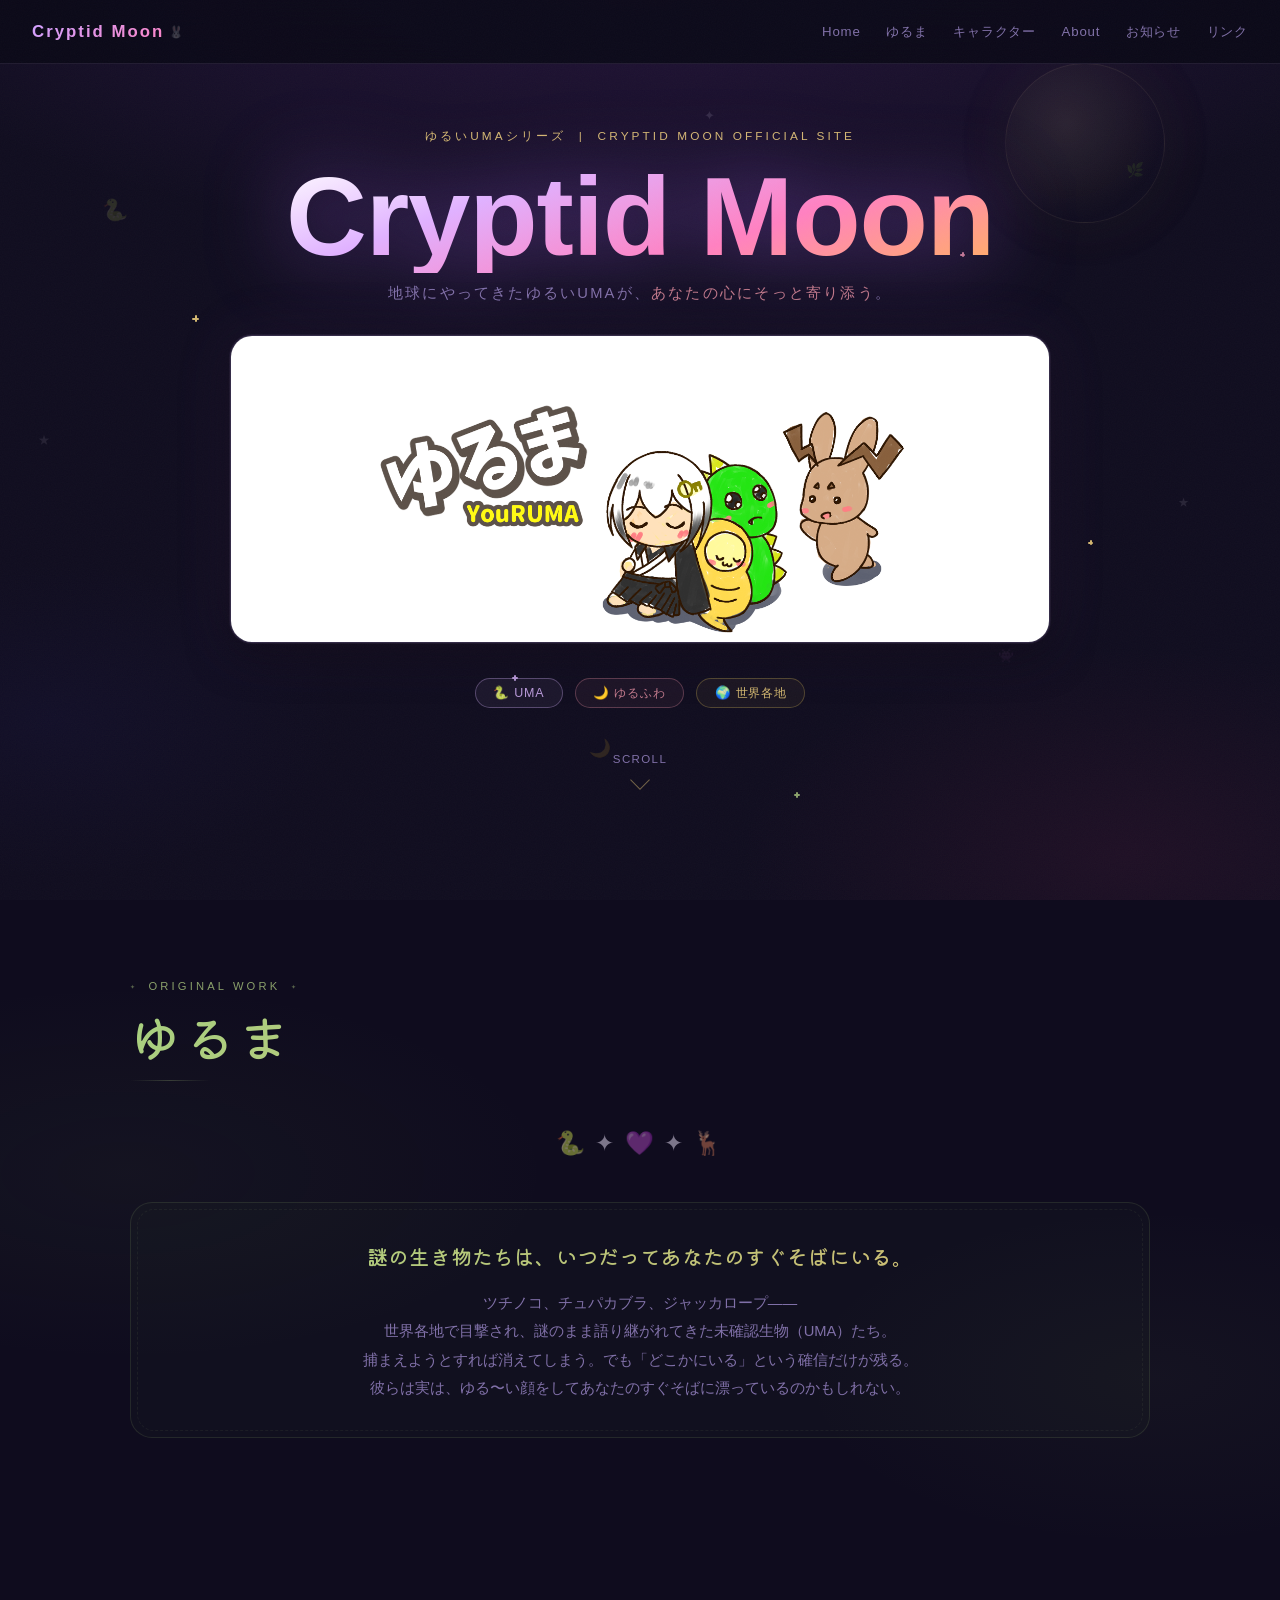
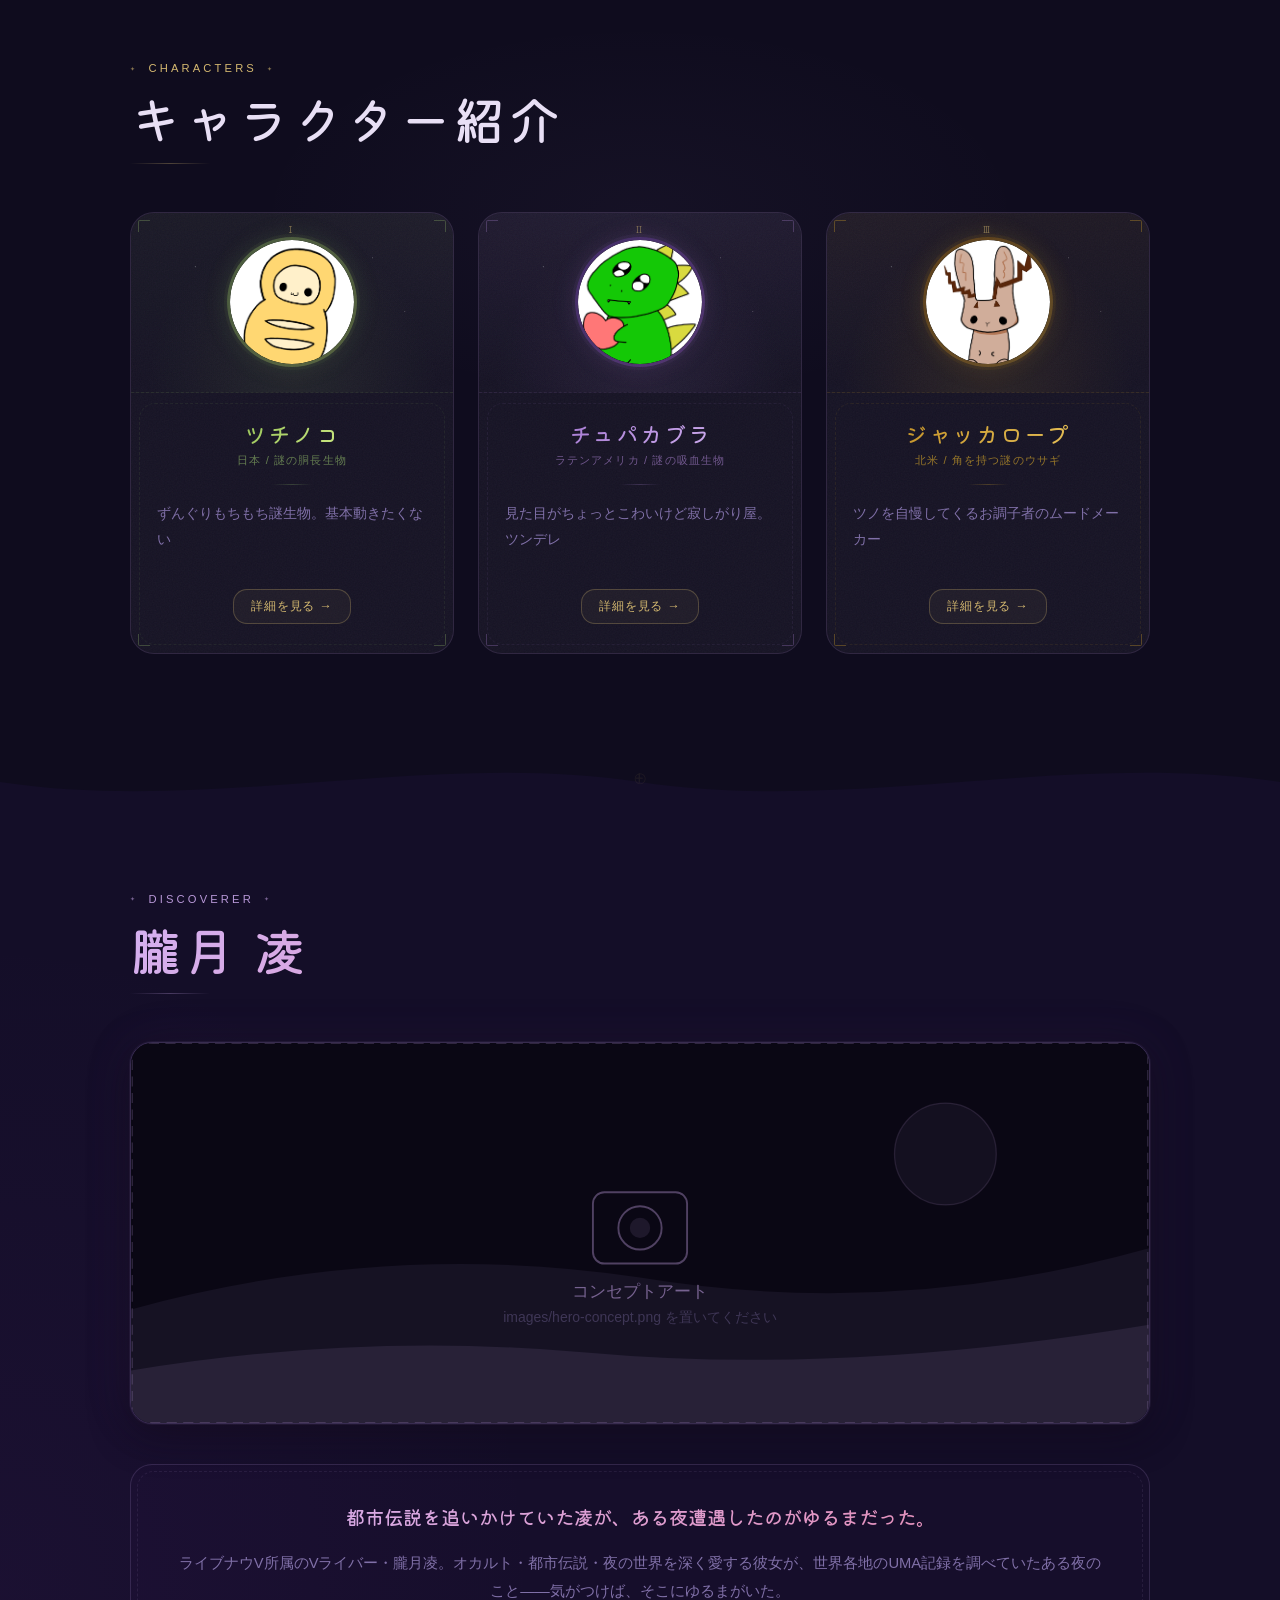
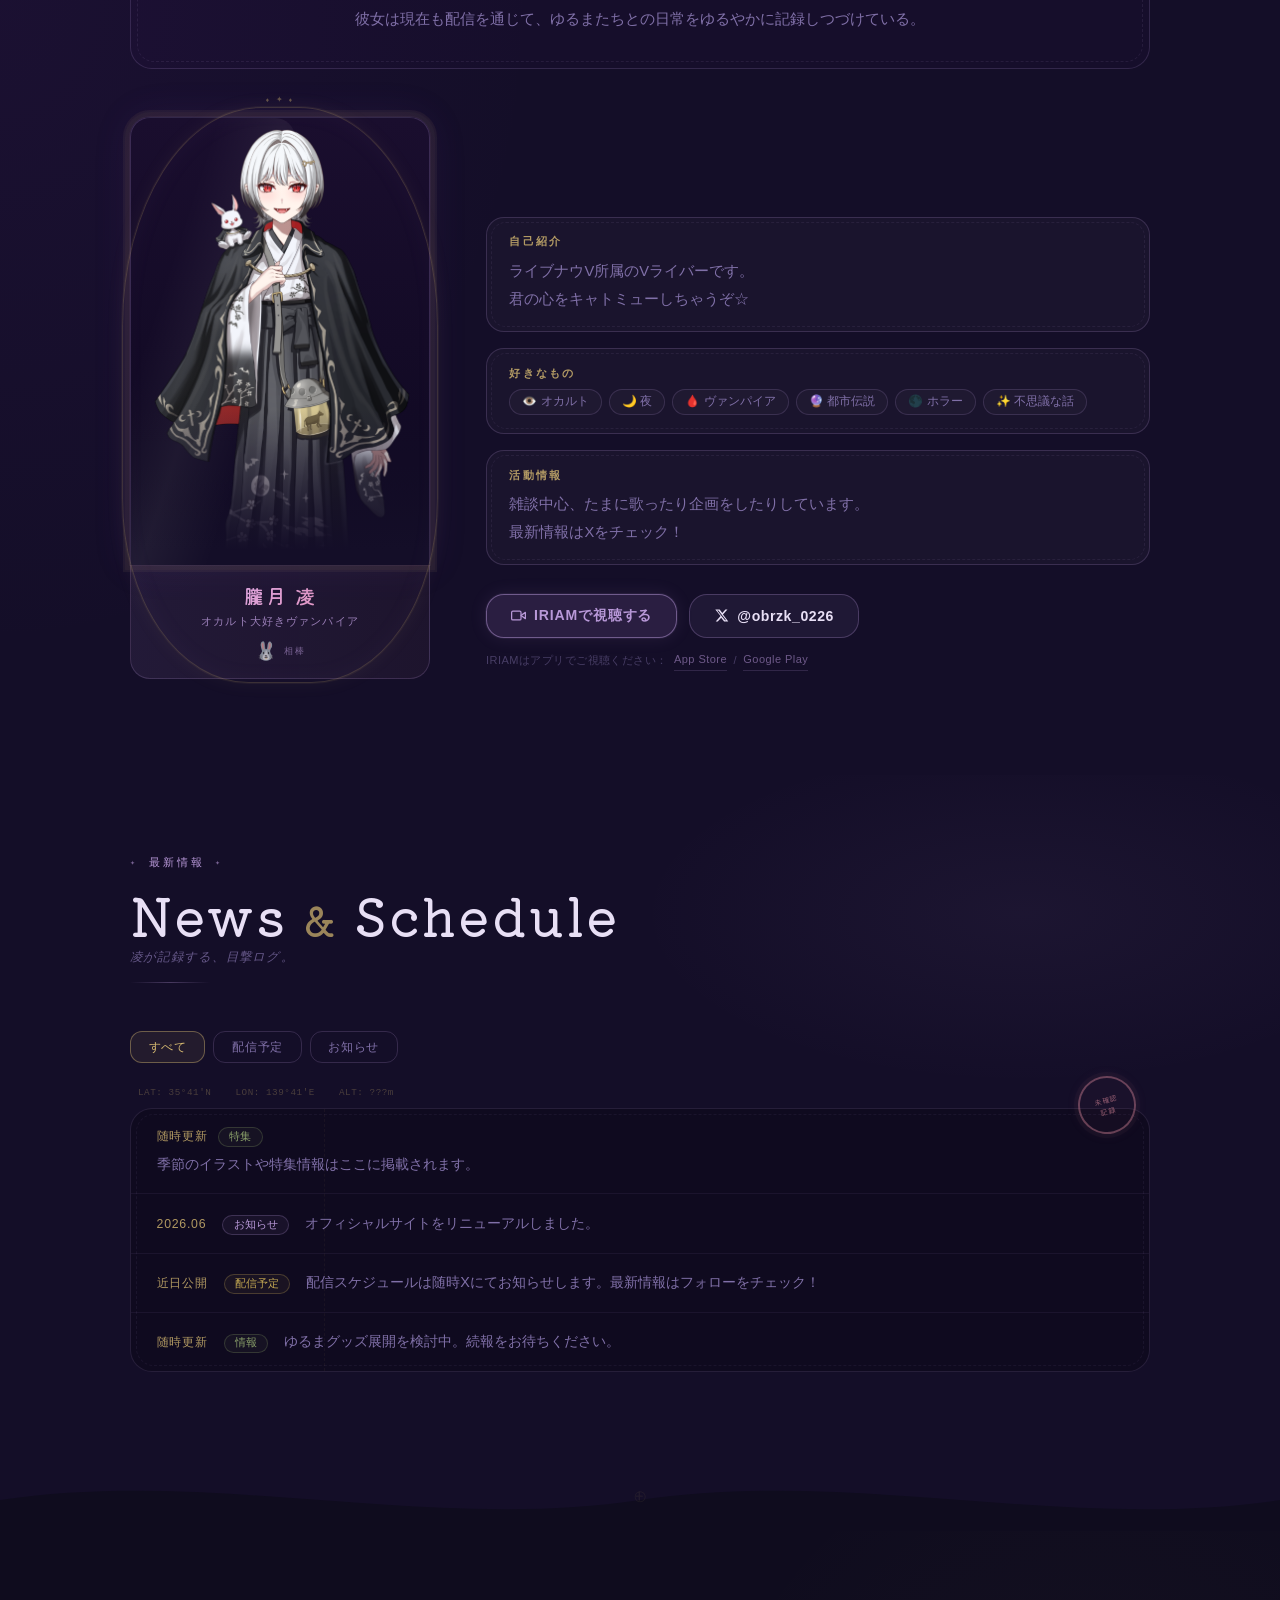
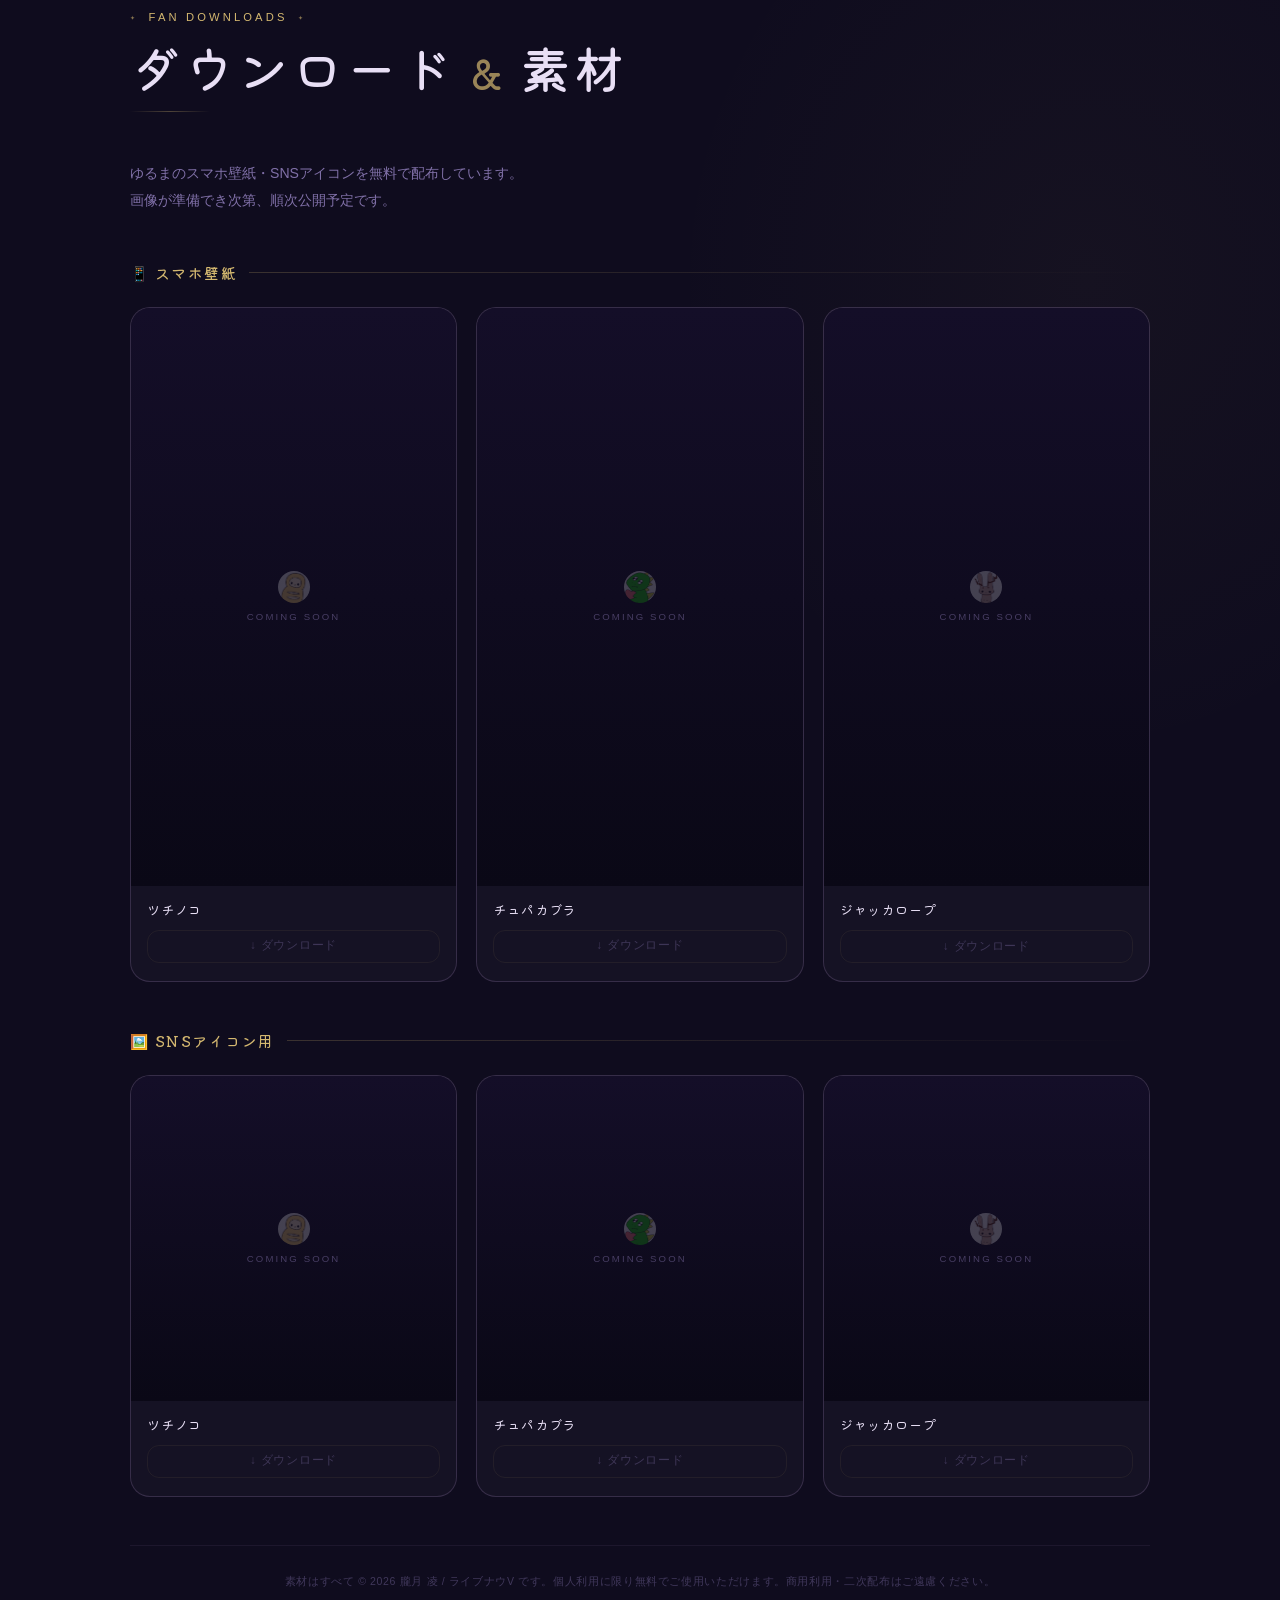
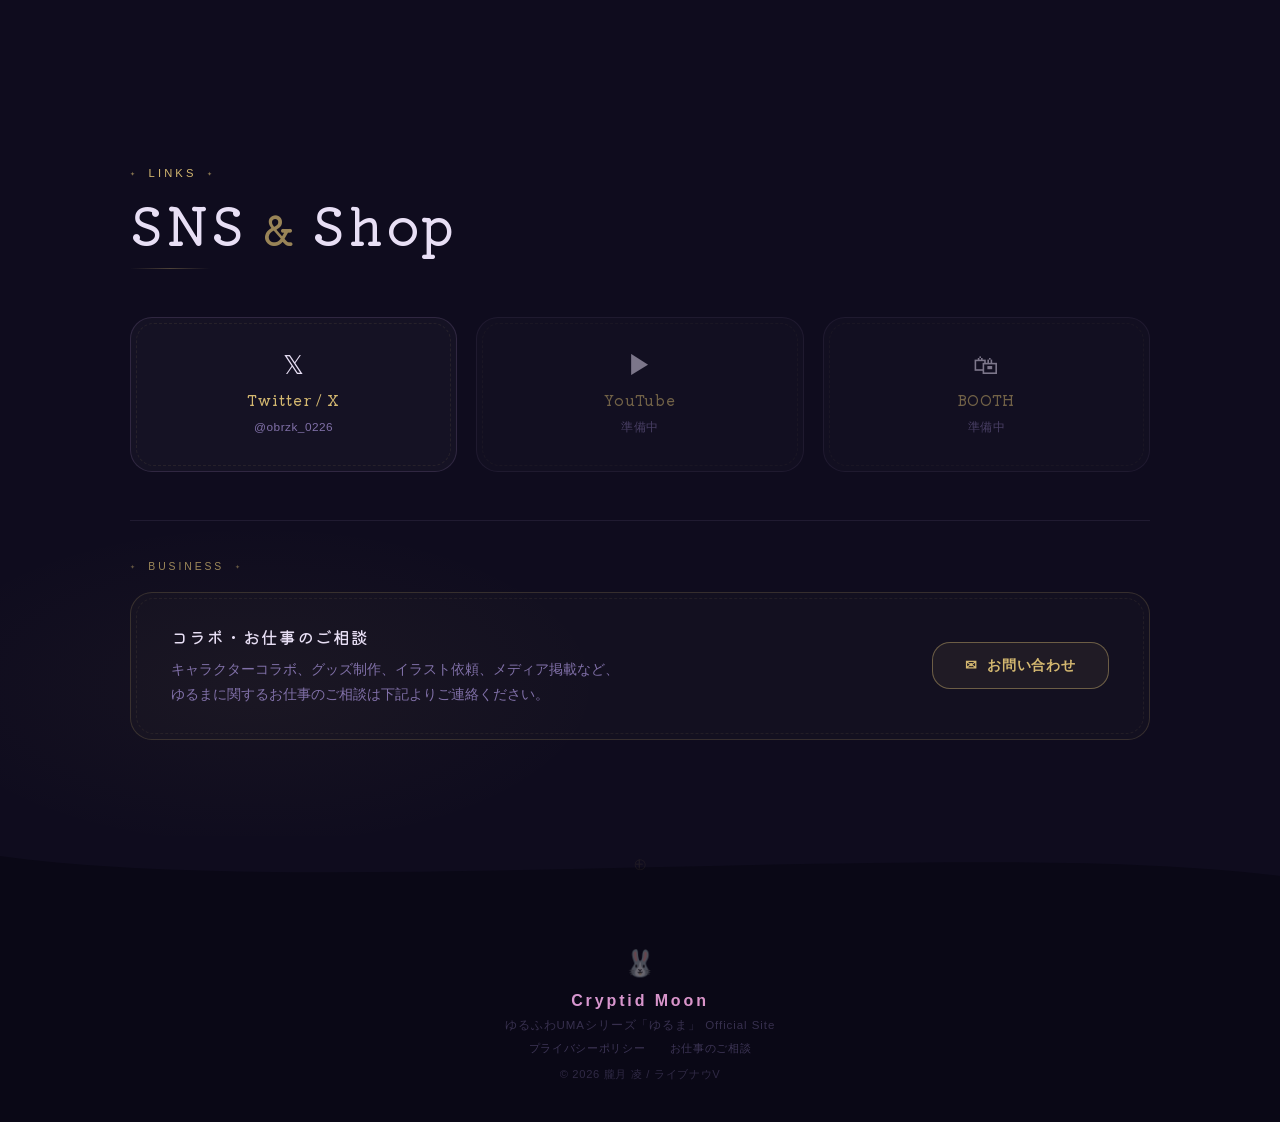
==== index.html @ 989483ad "Remove footer emoji chars; keep rabbit only Co-Authored-By: Claude Sonnet 4.6 <noreply@anthropic.com" ====
<!DOCTYPE html>
<html lang="ja">
<head>
  <meta charset="UTF-8" />
  <meta name="viewport" content="width=device-width, initial-scale=1.0" />
  <title>ゆるま | Cryptid Moon Official Site</title>
  <meta name="description" content="地球にやってきたゆるいUMAが、あなたの心にそっと寄り添う。ツチノコ・チュパカブラ・ジャッカロープが主役のゆるふわUMAキャラクターシリーズ「ゆるま」公式サイト。" />
  <meta property="og:title" content="ゆるま | Cryptid Moon Official Site" />
  <meta property="og:description" content="地球にやってきたゆるいUMAが、あなたの心にそっと寄り添う。ゆるふわUMAキャラクターシリーズ「ゆるま」公式サイト。" />
  <meta property="og:type" content="website" />
  <meta property="og:image" content="images/yuruma-concept.png" />
  <meta name="twitter:card" content="summary_large_image" />
  <meta name="twitter:title" content="ゆるま | Cryptid Moon Official Site" />
  <meta name="twitter:description" content="地球にやってきたゆるいUMAが、あなたの心にそっと寄り添う。ゆるふわUMAキャラクターシリーズ「ゆるま」公式サイト。" />
  <meta name="twitter:image" content="images/yuruma-concept.png" />
  <link rel="preconnect" href="https://fonts.googleapis.com">
  <link rel="preconnect" href="https://fonts.gstatic.com" crossorigin>
  <link href="https://fonts.googleapis.com/css2?family=Kiwi+Maru:wght@400;500&display=swap" rel="stylesheet">
  <style>
    *, *::before, *::after { box-sizing: border-box; margin: 0; padding: 0; }

    :root {
      --bg:    #0f0c1e;
      --bg2:   #140e28;
      --bg3:   #0a0816;
      --acc:   #b898d8;
      --acc2:  #c0788a;
      --acc3:  #c4a852;
      --acc4:  #8aa06a;
      --tsu:   #7a9a5c;
      --chu:   #8a6aaa;
      --jac:   #b8902a;
      --text:  #e8dff5;
      --cream: #f5edd8;
      --gold:  #d4b870;
      --muted: #8070a8;
      --bdr:   rgba(184,152,216,0.2);
      --bdr2:  rgba(212,184,112,0.22);
      --card:  rgba(255,255,255,0.028);
      --nav-h: 64px;
    }

    html { scroll-behavior: smooth; }

    body {
      background-color: var(--bg);
      color: var(--text);
      font-family: 'Segoe UI', 'Hiragino Kaku Gothic ProN', 'Yu Gothic', sans-serif;
      min-height: 100vh;
      overflow-x: hidden;
    }

    body::after {
      content: '';
      position: fixed; inset: 0; z-index: 9997; pointer-events: none;
      opacity: 0.028; mix-blend-mode: screen;
      background-image: url("data:image/svg+xml,%3Csvg xmlns='http://www.w3.org/2000/svg' width='200' height='200'%3E%3Cfilter id='n' x='0' y='0'%3E%3CfeTurbulence type='fractalNoise' baseFrequency='0.85' numOctaves='4' stitchTiles='stitch'/%3E%3C/filter%3E%3Crect width='200' height='200' filter='url(%23n)'/%3E%3C/svg%3E");
      background-repeat: repeat; background-size: 200px 200px;
    }

    /* ════ STARS ════ */
    .stars { position: fixed; inset: 0; pointer-events: none; z-index: 0; overflow: hidden; }
    .star { position: absolute; border-radius: 50%; animation: twinkle var(--d,7s) ease-in-out infinite alternate; }
    @keyframes twinkle {
      from { opacity: var(--lo,.03); transform: scale(1); }
      to   { opacity: var(--hi,.22); transform: scale(1.08); }
    }

    /* ════ WAVE TRANSITIONS ════ */
    .wave-sep {
      display: block; width: 100%; overflow: hidden;
      line-height: 0; font-size: 0; margin-bottom: -1px;
    }
    .wave-sep svg { display: block; width: 100%; height: 64px; }

    /* ════ NAV ════ */
    nav {
      position: fixed; top: 0; left: 0; right: 0;
      height: var(--nav-h); z-index: 100;
      display: flex; align-items: center; justify-content: space-between;
      padding: 0 2rem;
      background: rgba(10,8,22,0.88);
      backdrop-filter: blur(24px); -webkit-backdrop-filter: blur(24px);
      border-bottom: 1px solid rgba(184,152,216,0.12);
    }
    .nav-logo {
      font-size: 1.05rem; font-weight: 800; letter-spacing: 0.12em;
      background: linear-gradient(135deg, #d0a0ff, #ff80c0);
      -webkit-background-clip: text; -webkit-text-fill-color: transparent; background-clip: text;
      text-decoration: none; white-space: nowrap;
    }
    .nav-links { display: flex; gap: 1.6rem; list-style: none; }
    .nav-links a { color: var(--muted); text-decoration: none; font-size: 0.83rem; letter-spacing: 0.06em; transition: color 0.4s; }
    .nav-links a:hover { color: var(--gold); }

    .hamburger { display: none; flex-direction: column; gap: 5px; cursor: pointer; background: none; border: none; padding: 4px; }
    .hamburger span { display: block; width: 24px; height: 2px; background: var(--muted); border-radius: 2px; transition: all 0.3s; }
    .hamburger.open span:nth-child(1) { transform: translateY(7px) rotate(45deg); }
    .hamburger.open span:nth-child(2) { opacity: 0; }
    .hamburger.open span:nth-child(3) { transform: translateY(-7px) rotate(-45deg); }

    .nav-mobile { display: none; position: fixed; top: var(--nav-h); left: 0; right: 0; background: rgba(10,8,22,0.98); border-bottom: 1px solid var(--bdr); padding: 1.5rem 2rem; flex-direction: column; gap: 1.2rem; z-index: 99; }
    .nav-mobile.open { display: flex; }
    .nav-mobile a { color: var(--text); text-decoration: none; font-size: 1rem; letter-spacing: 0.08em; }

    /* ════ FLOAT & SPARKLES ════ */
    .float-layer { position: absolute; inset: 0; pointer-events: none; overflow: hidden; z-index: 1; }
    .fd { position: absolute; left: var(--x); top: var(--y); font-size: var(--sz,1rem); opacity: var(--op,.15); animation: fdFloat var(--dur,9s) ease-in-out infinite; animation-delay: var(--dl,0s); }
    @keyframes fdFloat {
      0%,100% { transform: translateY(0) rotate(var(--r0,0deg)); opacity: var(--op,.15); }
      50%      { transform: translateY(var(--ty,-14px)) rotate(var(--r1,5deg)); opacity: calc(var(--op,.15)*1.5); }
    }
    .sparkles { position: absolute; inset: 0; pointer-events: none; overflow: hidden; z-index: 1; }
    .sp { position: absolute; left: var(--x); top: var(--y); width: var(--sz,6px); height: var(--sz,6px); animation: spAnim var(--dur,5s) ease-in-out infinite; animation-delay: var(--dl,0s); }
    .sp::before,.sp::after { content: ''; position: absolute; background: var(--c,#d4b870); border-radius: 1px; }
    .sp::before { width: 100%; height: 2px; top: calc(50% - 1px); left: 0; }
    .sp::after  { height: 100%; width: 2px; left: calc(50% - 1px); top: 0; }
    @keyframes spAnim { 0%,100%{opacity:0;transform:scale(0) rotate(0deg);} 40%,60%{opacity:0.65;transform:scale(1) rotate(45deg);} }

    /* ════ HERO ════ */
    #home {
      min-height: 100vh;
      display: flex; flex-direction: column; align-items: center; justify-content: center;
      text-align: center;
      padding: calc(var(--nav-h) + 2rem) 1.5rem 5rem;
      position: relative; overflow: hidden;
      background-color: var(--bg);
    }
    #home::before {
      content: ''; position: absolute; inset: 0;
      background:
        radial-gradient(ellipse 110% 60% at 50% -8%,  rgba(130,50,190,0.2) 0%, transparent 60%),
        radial-gradient(ellipse 55%  42% at 88% 95%,  rgba(160,40,90,0.1)  0%, transparent 55%),
        radial-gradient(ellipse 45%  35% at  4% 80%,  rgba(50,45,160,0.07) 0%, transparent 50%);
      pointer-events: none;
    }
    .hero-moon {
      position: absolute; top: 7%; right: 9%;
      width: 160px; height: 160px; border-radius: 50%;
      background: radial-gradient(circle at 38% 38%, rgba(232,213,160,0.1) 0%, rgba(200,168,90,0.04) 50%, transparent 72%);
      border: 1px solid rgba(232,213,160,0.07);
      box-shadow: 0 0 70px rgba(200,168,90,0.05), 0 0 140px rgba(200,168,90,0.025);
      pointer-events: none; z-index: 1;
    }
    .hero-eyebrow { font-size: 0.74rem; letter-spacing: 0.26em; color: var(--gold); text-transform: uppercase; margin-bottom: 1rem; position: relative; z-index: 2; opacity: 0; animation: fadeUp 0.8s ease 0.3s forwards; }
    .hero-title-wrap { position: relative; z-index: 2; margin-bottom: 0.7rem; opacity: 0; animation: fadeUp 0.9s ease 0.5s forwards; }
    .htl-img { display: block; max-width: min(580px,88vw); max-height: 190px; object-fit: contain; margin: 0 auto; filter: drop-shadow(0 0 40px rgba(180,140,220,0.45)); }
    .htl-img.stl-hidden { display: none !important; }
    .htl-img.stl-hidden + .htl-fallback { display: block; }
    .htl-fallback { display: none; }
    .hero-title { font-size: clamp(3.2rem,11vw,7rem); font-weight: 900; line-height: 1.0; letter-spacing: -0.01em; background: linear-gradient(160deg, #ffffff 0%, #e0b0ff 30%, #ff80c0 65%, #ffb060 100%); -webkit-background-clip: text; -webkit-text-fill-color: transparent; background-clip: text; filter: drop-shadow(0 0 40px rgba(176,96,255,0.55)); }
    .hero-subtitle { font-size: clamp(0.75rem,2vw,0.92rem); letter-spacing: 0.15em; color: var(--muted); margin-bottom: 2rem; position: relative; z-index: 2; opacity: 0; animation: fadeUp 0.8s ease 0.65s forwards; }
    .hero-subtitle span { color: var(--acc2); }
    .hero-concept-wrap { width: 100%; max-width: 820px; aspect-ratio: 16/6; border-radius: 22px; overflow: hidden; border: 1px solid rgba(184,152,216,0.22); box-shadow: 0 0 0 1px rgba(184,152,216,0.07), 0 0 60px rgba(130,70,180,0.12), 0 12px 40px rgba(0,0,0,0.5); margin-bottom: 2.2rem; position: relative; z-index: 2; opacity: 0; animation: fadeUp 0.9s ease 0.8s forwards; }
    .hero-concept-img { width: 100%; height: 100%; object-fit: cover; display: block; }
    .hero-badges { display: flex; gap: 0.75rem; flex-wrap: wrap; justify-content: center; margin-bottom: 2.8rem; position: relative; z-index: 2; opacity: 0; animation: fadeUp 0.9s ease 1.0s forwards; }
    .badge { padding: 0.35rem 1.1rem; border-radius: 18px; font-size: 0.78rem; letter-spacing: 0.06em; border: 1px solid; }
    .badge-purple { border-color: rgba(184,152,216,0.38); color: var(--acc);  background: rgba(184,152,216,0.07); }
    .badge-pink   { border-color: rgba(192,120,138,0.38); color: var(--acc2); background: rgba(192,120,138,0.07); }
    .badge-cyan   { border-color: rgba(196,168,82,0.32);  color: var(--gold); background: rgba(196,168,82,0.06); }
    .hero-scroll { opacity: 0; animation: fadeUp 0.9s ease 1.15s forwards; position: relative; z-index: 2; }
    .scroll-hint { display: flex; flex-direction: column; align-items: center; gap: 0.5rem; color: var(--muted); font-size: 0.72rem; letter-spacing: 0.12em; }
    .scroll-arrow { width: 14px; height: 14px; border-right: 1.5px solid rgba(212,184,112,0.5); border-bottom: 1.5px solid rgba(212,184,112,0.5); transform: rotate(45deg); animation: scrollDrift 2.6s ease-in-out infinite; }
    @keyframes scrollDrift { 0%,100%{opacity:0.3;transform:rotate(45deg) translateY(0);} 50%{opacity:0.8;transform:rotate(45deg) translateY(5px);} }

    /* ════ SECTION 共通 ════ */
    .section { padding: 5rem 1.5rem 6rem; position: relative; }
    .section-inner { max-width: 1020px; margin: 0 auto; }
    .section-head { margin-bottom: 3rem; }
    .section-label { font-size: 0.7rem; letter-spacing: 0.28em; text-transform: uppercase; margin-bottom: 1rem; color: var(--gold); display: flex; align-items: center; gap: 0.65rem; }
    .section-label::before,.section-label::after { content: '✦'; font-size: 0.55em; opacity: 0.6; flex: none; }
    .section-title-logo { margin-bottom: 0.8rem; }
    .stl-img { display: block; max-height: 110px; max-width: 100%; object-fit: contain; }
    .stl-img.stl-hidden { display: none !important; }
    .stl-img.stl-hidden + .stl-fallback { display: block; }
    .stl-fallback { display: none; }
    .section-title { font-family: 'Kiwi Maru', 'Hiragino Kaku Gothic ProN', 'Yu Gothic', sans-serif; font-size: clamp(2rem,5vw,3.2rem); font-weight: 500; letter-spacing: 0.06em; line-height: 1.1; }
    .title-amp { color: var(--gold); opacity: 0.7; font-size: 0.85em; }
    .section-divider { width: 80px; height: 1px; background: linear-gradient(90deg, transparent, var(--gold), transparent); opacity: 0.32; margin-top: 1rem; }
    .reveal { opacity: 0; transform: translateY(22px); transition: opacity 0.95s ease, transform 0.95s ease; }
    .reveal.visible { opacity: 1; transform: translateY(0); }
    .reveal-d1 { transition-delay: 0.12s; }
    .reveal-d2 { transition-delay: 0.24s; }
    .reveal-d3 { transition-delay: 0.36s; }
    .char-icon-img { width: 100%; height: 100%; object-fit: cover; border-radius: 50%; display: block; }

    /* ════ LIVER ════ */
    #liver { background-color: var(--bg2); overflow: hidden; }
    #liver::before { content: ''; position: absolute; inset: 0; background: radial-gradient(ellipse 70% 70% at 0% 50%, rgba(110,45,165,0.08) 0%, transparent 60%); pointer-events: none; }
    #liver .section-label { color: var(--acc); }
    #liver .section-label::before, #liver .section-label::after { color: var(--acc); }
    #liver .section-divider { background: linear-gradient(90deg, transparent, var(--acc), transparent); }
    #liver .stl-img { max-height: 110px; filter: drop-shadow(0 0 18px rgba(184,152,216,0.38)); }
    #liver .stl-fallback { font-family: 'Kiwi Maru', sans-serif; background: linear-gradient(135deg, #d4b0f0, #e88ab0); -webkit-background-clip: text; -webkit-text-fill-color: transparent; background-clip: text; }

    .liver-showcase { display: grid; grid-template-columns: 300px 1fr; gap: 3.5rem; align-items: end; }
    .liver-art-container { position: relative; }
    .liver-art-wrap { width: 100%; min-height: 440px; border-radius: 20px 20px 0 0; overflow: hidden; position: relative; background: linear-gradient(180deg, #1a0e2e 0%, #0e0820 100%); border: 1px solid rgba(184,152,216,0.22); border-bottom: none; box-shadow: 0 0 0 1px rgba(184,152,216,0.05), 0 0 40px rgba(120,65,185,0.1), 0 0 0 5px rgba(212,184,112,0.03), 0 0 0 7px rgba(212,184,112,0.06); }
    .liver-art-wrap::after { content: ''; position: absolute; bottom: 0; left: 0; right: 0; height: 35%; background: linear-gradient(transparent, var(--bg2) 90%); pointer-events: none; z-index: 1; }
    .liver-art-img { width: 100%; height: auto; display: block; }
    .liver-nameplate { background: linear-gradient(90deg, rgba(184,152,216,0.09), rgba(192,120,138,0.06)); border: 1px solid rgba(184,152,216,0.2); border-top: none; border-radius: 0 0 20px 20px; padding: 1rem 1.4rem; text-align: center; }
    .liver-nameplate .np-name { font-family: 'Kiwi Maru', sans-serif; font-size: 1.25rem; font-weight: 500; letter-spacing: 0.1em; background: linear-gradient(135deg, #d4b0f0, #e88ab0); -webkit-background-clip: text; -webkit-text-fill-color: transparent; background-clip: text; }
    .liver-nameplate .np-tag { font-size: 0.7rem; color: var(--acc); letter-spacing: 0.1em; margin-top: 0.25rem; opacity: 0.8; }
    .liver-info { padding-bottom: 0.5rem; }
    .info-blocks { display: flex; flex-direction: column; gap: 1rem; margin-bottom: 1.8rem; }
    .info-block { background: var(--card); border: 1px solid var(--bdr); border-radius: 18px; padding: 1.1rem 1.4rem; position: relative; overflow: hidden; }
    .info-block::after { content: ''; position: absolute; inset: 4px; border: 1px dashed rgba(184,152,216,0.09); border-radius: 15px; pointer-events: none; }
    .info-block h3 { font-size: 0.68rem; letter-spacing: 0.2em; text-transform: uppercase; color: var(--gold); margin-bottom: 0.55rem; opacity: 0.82; }
    .info-block p  { font-size: 0.92rem; color: var(--muted); line-height: 1.88; }
    .tag-list { display: flex; flex-wrap: wrap; gap: 0.45rem; margin-top: 0.4rem; }
    .tag { padding: 0.25rem 0.75rem; border-radius: 14px; font-size: 0.74rem; border: 1px solid rgba(184,152,216,0.18); color: var(--muted); background: rgba(255,255,255,0.025); }
    .sns-list { display: flex; gap: 0.75rem; flex-wrap: wrap; }
    .sns-btn { display: flex; align-items: center; justify-content: center; gap: 0.5rem; padding: 0.7rem 1.5rem; border-radius: 18px; border: 1px solid rgba(184,152,216,0.28); background: rgba(184,152,216,0.07); color: var(--text); text-decoration: none; font-size: 0.88rem; font-weight: 600; letter-spacing: 0.04em; transition: all 0.45s ease; }
    .sns-btn:hover { background: rgba(212,184,112,0.09); border-color: rgba(212,184,112,0.38); box-shadow: 0 0 22px rgba(212,184,112,0.1); transform: translateY(-3px); color: var(--gold); }

    /* ════ ABOUT VISUAL ════ */
    .about-visual { margin-bottom: 2.5rem; }
    .about-concept-wrap { width: 100%; aspect-ratio: 16/6; border-radius: 22px; overflow: hidden; border: 1px solid rgba(184,152,216,0.22); box-shadow: 0 0 0 1px rgba(184,152,216,0.07), 0 0 50px rgba(130,70,180,0.1), 0 10px 40px rgba(0,0,0,0.45); }
    .about-concept-img { width: 100%; height: 100%; object-fit: cover; display: block; }
    .about-origin { background: rgba(110,45,165,0.03); border: 1px solid rgba(184,152,216,0.18); border-radius: 22px; padding: 2.2rem 2.6rem; margin-bottom: 3rem; text-align: center; position: relative; }
    .about-origin::before { content: ''; position: absolute; inset: 6px; border: 1px dashed rgba(184,152,216,0.1); border-radius: 17px; pointer-events: none; }
    .about-origin-catch { font-family: 'Kiwi Maru', sans-serif; font-size: clamp(1rem,2.5vw,1.2rem); font-weight: 500; line-height: 1.75; background: linear-gradient(135deg, #d4b0f0, #e88ab0); -webkit-background-clip: text; -webkit-text-fill-color: transparent; background-clip: text; margin-bottom: 0.9rem; }
    .about-origin p:not(.about-origin-catch) { color: var(--muted); line-height: 1.92; font-size: 0.92rem; }

    /* ════ YURUMA ════ */
    #yuruma { background-color: var(--bg); overflow: hidden; }
    #yuruma::before { content: ''; position: absolute; inset: 0; background: radial-gradient(ellipse 60% 50% at 10% 40%, rgba(112,144,82,0.06) 0%, transparent 55%), radial-gradient(ellipse 50% 45% at 90% 70%, rgba(130,150,96,0.05) 0%, transparent 55%); pointer-events: none; }
    #yuruma .section-label { color: var(--acc4); }
    #yuruma .section-label::before, #yuruma .section-label::after { color: var(--acc4); }
    #yuruma .section-divider { background: linear-gradient(90deg, transparent, var(--acc4), transparent); }
    #yuruma .stl-img { max-height: 150px; filter: drop-shadow(0 0 20px rgba(130,150,96,0.38)); }
    #yuruma .stl-fallback { font-family: 'Kiwi Maru', sans-serif; background: linear-gradient(135deg, #a8d080, #d4b870); -webkit-background-clip: text; -webkit-text-fill-color: transparent; background-clip: text; }

    .yuruma-visual { margin-bottom: 3rem; }
    .yuruma-concept-wrap { width: 100%; aspect-ratio: 16/6; border-radius: 22px; overflow: hidden; border: 1px solid rgba(130,150,96,0.22); box-shadow: 0 0 0 1px rgba(130,150,96,0.06), 0 0 50px rgba(112,144,82,0.09), 0 10px 40px rgba(0,0,0,0.45); }
    .yuruma-concept-img { width: 100%; height: 100%; object-fit: cover; display: block; }
    .yuruma-lore { background: rgba(112,144,82,0.03); border: 1px solid rgba(130,150,96,0.18); border-radius: 22px; padding: 2.2rem 2.6rem; margin-bottom: 3rem; text-align: center; position: relative; }
    .yuruma-lore::before { content: ''; position: absolute; inset: 6px; border: 1px dashed rgba(130,150,96,0.1); border-radius: 17px; pointer-events: none; }
    .lore-catch { font-family: 'Kiwi Maru', sans-serif; font-size: clamp(1.05rem,2.8vw,1.3rem); font-weight: 500; line-height: 1.75; background: linear-gradient(135deg, #a8d080, #d4b870); -webkit-background-clip: text; -webkit-text-fill-color: transparent; background-clip: text; margin-bottom: 0.9rem; }
    .yuruma-lore p:not(.lore-catch) { color: var(--muted); line-height: 1.92; font-size: 0.92rem; }

    .chara-label { font-size: 0.7rem; letter-spacing: 0.28em; text-transform: uppercase; color: var(--gold); margin-bottom: 1.5rem; display: flex; align-items: center; gap: 0.65rem; }
    .chara-label::before,.chara-label::after { content: '✦'; font-size: 0.55em; opacity: 0.6; flex: none; }

    .chara-grid { display: grid; grid-template-columns: repeat(3,1fr); gap: 1.5rem; align-items: start; }

    /* ── Character card: portrait style ── */
    .chara-card {
      background: var(--card);
      border: 1px solid rgba(184,152,216,0.16);
      border-radius: 24px;
      padding: 0;
      text-align: center;
      transition: border-color 0.45s, box-shadow 0.45s, transform 0.45s;
      display: flex; flex-direction: column; align-items: stretch;
      position: relative; overflow: hidden;
    }
    .chara-card::before {
      content: ''; position: absolute; inset: 0;
      background: radial-gradient(ellipse 80% 50% at 50% 0%, rgba(184,152,216,0.07) 0%, transparent 55%);
      pointer-events: none; transition: opacity 0.45s; opacity: 0; z-index: 0;
    }
    .chara-card:hover::before { opacity: 1; }
    .chara-card:hover { border-color: rgba(184,152,216,0.32); box-shadow: 0 0 30px rgba(184,152,216,0.09), 0 10px 28px rgba(0,0,0,0.3); transform: translateY(-5px); }

    .chara-card.tsuchinoko::before { background: radial-gradient(ellipse 80% 50% at 50% 0%, rgba(112,144,82,0.09) 0%, transparent 55%); }
    .chara-card.chupacabra::before { background: radial-gradient(ellipse 80% 50% at 50% 0%, rgba(128,96,160,0.1) 0%, transparent 55%); }
    .chara-card.jackalope::before  { background: radial-gradient(ellipse 80% 50% at 50% 0%, rgba(174,134,36,0.1) 0%, transparent 55%); }
    .chara-card.tsuchinoko:hover { border-color: rgba(122,154,92,0.38);  box-shadow: 0 0 30px rgba(122,154,92,0.1),  0 10px 28px rgba(0,0,0,0.3); }
    .chara-card.chupacabra:hover { border-color: rgba(138,106,170,0.38); box-shadow: 0 0 30px rgba(138,106,170,0.1), 0 10px 28px rgba(0,0,0,0.3); }
    .chara-card.jackalope:hover  { border-color: rgba(184,144,42,0.38);  box-shadow: 0 0 30px rgba(184,144,42,0.1),  0 10px 28px rgba(0,0,0,0.3); }

    /* Portrait header area */
    .chara-portrait {
      width: 100%; height: 180px;
      display: flex; align-items: center; justify-content: center;
      position: relative; flex-shrink: 0; border-radius: 23px 23px 0 0;
      overflow: hidden;
      background: radial-gradient(ellipse at 50% 110%, rgba(184,152,216,0.12) 0%, transparent 65%),
                  linear-gradient(180deg, rgba(184,152,216,0.05) 0%, transparent 100%);
      border-bottom: 1px dashed rgba(184,152,216,0.15);
    }
    .chara-card.tsuchinoko .chara-portrait { background: radial-gradient(ellipse at 50% 110%, rgba(112,144,82,0.14) 0%, transparent 65%), linear-gradient(180deg, rgba(112,144,82,0.06) 0%, transparent 100%); border-bottom-color: rgba(112,144,82,0.15); }
    .chara-card.chupacabra .chara-portrait { background: radial-gradient(ellipse at 50% 110%, rgba(128,96,160,0.14) 0%, transparent 65%), linear-gradient(180deg, rgba(128,96,160,0.06) 0%, transparent 100%); border-bottom-color: rgba(128,96,160,0.15); }
    .chara-card.jackalope  .chara-portrait { background: radial-gradient(ellipse at 50% 110%, rgba(174,134,36,0.14) 0%, transparent 65%), linear-gradient(180deg, rgba(174,134,36,0.06) 0%, transparent 100%); border-bottom-color: rgba(174,134,36,0.15); }

    .chara-portrait-stars {
      position: absolute; inset: 0; pointer-events: none;
      background:
        radial-gradient(circle 1px at 20% 30%, rgba(255,255,255,0.3) 0%, transparent 100%),
        radial-gradient(circle 1px at 75% 25%, rgba(255,255,255,0.25) 0%, transparent 100%),
        radial-gradient(circle 1px at 45% 65%, rgba(255,255,255,0.2) 0%, transparent 100%),
        radial-gradient(circle 1px at 85% 55%, rgba(255,255,255,0.22) 0%, transparent 100%);
    }

    /* Character body */
    .chara-body {
      padding: 1.5rem 1.6rem 1.8rem;
      display: flex; flex-direction: column; align-items: center;
      flex: 1; position: relative; z-index: 1;
    }
    .chara-body::after {
      content: ''; position: absolute;
      top: 10px; left: 8px; right: 8px; bottom: 8px;
      border: 1px dashed rgba(184,152,216,0.09); border-radius: 16px;
      pointer-events: none; z-index: 0;
    }
    .chara-card.tsuchinoko .chara-body::after { border-color: rgba(112,144,82,0.12); }
    .chara-card.chupacabra .chara-body::after { border-color: rgba(128,96,160,0.12); }
    .chara-card.jackalope  .chara-body::after { border-color: rgba(174,134,36,0.12); }

    .chara-icon {
      width: 130px; height: 130px; border-radius: 50%;
      display: flex; align-items: center; justify-content: center;
      flex-shrink: 0; padding: 3px;
      background: linear-gradient(135deg, rgba(184,152,216,0.5), rgba(212,184,112,0.38));
      box-shadow: 0 0 24px rgba(184,152,216,0.2), 0 0 0 3px rgba(212,184,112,0.08);
      position: relative; z-index: 1;
    }
    .chara-icon-inner { width: 100%; height: 100%; border-radius: 50%; overflow: hidden; background: #100920; display: flex; align-items: center; justify-content: center; }
    .chara-card.tsuchinoko .chara-icon { background: linear-gradient(135deg, rgba(112,144,82,0.55), rgba(174,204,96,0.38)); box-shadow: 0 0 24px rgba(112,144,82,0.2), 0 0 0 3px rgba(112,144,82,0.08); }
    .chara-card.tsuchinoko .chara-icon-inner { background: #0c1408; }
    .chara-card.chupacabra .chara-icon { background: linear-gradient(135deg, rgba(96,60,150,0.55), rgba(160,96,210,0.38)); box-shadow: 0 0 24px rgba(128,96,160,0.2), 0 0 0 3px rgba(128,96,160,0.08); }
    .chara-card.chupacabra .chara-icon-inner { background: #0e0818; }
    .chara-card.jackalope  .chara-icon { background: linear-gradient(135deg, rgba(145,96,18,0.55), rgba(205,155,44,0.38)); box-shadow: 0 0 24px rgba(174,134,36,0.2), 0 0 0 3px rgba(174,134,36,0.08); }
    .chara-card.jackalope  .chara-icon-inner { background: #140e04; }

    .chara-name { font-family: 'Kiwi Maru', sans-serif; font-size: 1.38rem; font-weight: 500; letter-spacing: 0.08em; margin-bottom: 0.3rem; background: linear-gradient(135deg, #d4b0f0, #e8d5a0); -webkit-background-clip: text; -webkit-text-fill-color: transparent; background-clip: text; position: relative; z-index: 1; margin-top: 0; }
    .chara-card.tsuchinoko .chara-name { background: linear-gradient(135deg, #96c258, #cce882); -webkit-background-clip: text; -webkit-text-fill-color: transparent; background-clip: text; }
    .chara-card.chupacabra .chara-name { background: linear-gradient(135deg, #a87cd4, #ccaaec); -webkit-background-clip: text; -webkit-text-fill-color: transparent; background-clip: text; }
    .chara-card.jackalope  .chara-name { background: linear-gradient(135deg, #c49228, #e6c058); -webkit-background-clip: text; -webkit-text-fill-color: transparent; background-clip: text; }

    .chara-species { font-size: 0.7rem; letter-spacing: 0.1em; margin-bottom: 1rem; opacity: 0.78; position: relative; z-index: 1; color: var(--muted); }
    .chara-card.tsuchinoko .chara-species { color: var(--tsu); }
    .chara-card.chupacabra .chara-species { color: var(--chu); }
    .chara-card.jackalope  .chara-species { color: var(--jac); }

    .chara-divider { width: 40px; height: 1px; margin: 0 auto 1rem; background: linear-gradient(90deg, transparent, var(--gold), transparent); opacity: 0.32; position: relative; z-index: 1; }
    .chara-card.tsuchinoko .chara-divider { background: linear-gradient(90deg, transparent, var(--tsu), transparent); }
    .chara-card.chupacabra .chara-divider { background: linear-gradient(90deg, transparent, var(--chu), transparent); }
    .chara-card.jackalope  .chara-divider { background: linear-gradient(90deg, transparent, var(--jac), transparent); }

    .chara-desc { font-size: 0.87rem; color: var(--muted); line-height: 1.84; margin-bottom: 1.2rem; text-align: left; width: 100%; position: relative; z-index: 1; }

    .chara-catchphrase { font-size: 0.84rem; font-style: italic; font-weight: 500; color: var(--cream); background: rgba(232,213,160,0.045); border: 1px dashed rgba(212,184,112,0.28); border-radius: 12px; padding: 0.7rem 1rem; margin-bottom: 1.2rem; text-align: left; width: 100%; position: relative; z-index: 1; line-height: 1.68; }
    .chara-catchphrase::before { content: '✦'; position: absolute; top: -9px; left: 14px; font-size: 0.68rem; line-height: 1; color: var(--gold); background: var(--bg); padding: 0 5px; }
    .chara-card.tsuchinoko .chara-catchphrase { color: #d4ecaa; border-color: rgba(122,154,92,0.32); background: rgba(122,154,92,0.04); }
    .chara-card.tsuchinoko .chara-catchphrase::before { color: var(--tsu); background: var(--bg); }
    .chara-card.chupacabra .chara-catchphrase { color: #d0b8ec; border-color: rgba(138,106,170,0.35); background: rgba(138,106,170,0.04); }
    .chara-card.chupacabra .chara-catchphrase::before { color: var(--chu); background: var(--bg); }
    .chara-card.jackalope  .chara-catchphrase { color: #ecd888; border-color: rgba(184,144,42,0.35); background: rgba(184,144,42,0.04); }
    .chara-card.jackalope  .chara-catchphrase::before { color: var(--jac); background: var(--bg); }

    .chara-tags { display: flex; flex-wrap: wrap; gap: 0.4rem; justify-content: center; position: relative; z-index: 1; }
    .chara-detail-btn { display: inline-flex; align-items: center; gap: 0.4rem; padding: 0.48rem 1.1rem; border-radius: 14px; margin-top: 1.1rem; border: 1px solid rgba(212,184,112,0.28); background: rgba(212,184,112,0.05); color: var(--gold); text-decoration: none; font-size: 0.78rem; transition: all 0.38s; letter-spacing: 0.06em; position: relative; z-index: 1; }
    .chara-detail-btn:hover { background: rgba(212,184,112,0.12); transform: translateY(-2px); box-shadow: 0 4px 14px rgba(212,184,112,0.1); }
    .chara-tag { padding: 0.25rem 0.65rem; border-radius: 12px; font-size: 0.7rem; border: 1px solid rgba(184,152,216,0.18); color: var(--muted); background: rgba(184,152,216,0.05); }
    .chara-card.tsuchinoko .chara-tag { border-color: rgba(122,154,92,0.24);  color: var(--tsu); background: rgba(122,154,92,0.06); }
    .chara-card.chupacabra .chara-tag { border-color: rgba(138,106,170,0.24); color: var(--chu); background: rgba(138,106,170,0.06); }
    .chara-card.jackalope  .chara-tag { border-color: rgba(184,144,42,0.24);  color: var(--jac); background: rgba(184,144,42,0.06); }

    /* ════ CHARACTERS ════ */
    #characters { background-color: var(--bg); overflow: hidden; }
    #characters::before { content: ''; position: absolute; inset: 0; background: radial-gradient(ellipse 55% 45% at 50% 30%, rgba(184,152,216,0.04) 0%, transparent 55%); pointer-events: none; }
    #characters .section-label { color: var(--gold); }
    #characters .section-divider { background: linear-gradient(90deg, transparent, var(--gold), transparent); }

    .yuruma-ornament { text-align: center; margin-bottom: 2.8rem; }
    .yuruma-ornament-inner { display: inline-flex; align-items: center; gap: 0.85rem; font-size: 1.45rem; opacity: 0.5; letter-spacing: 0.08em; }

    .news-lead { font-size: 0.78rem; color: var(--muted); letter-spacing: 0.1em; margin-top: 0.45rem; font-style: italic; opacity: 0.75; }

    /* ════ NEWS ════ */
    #news { background-color: var(--bg2); overflow: hidden; }
    #news::before { content: ''; position: absolute; inset: 0; background: radial-gradient(ellipse 55% 45% at 80% 20%, rgba(184,152,216,0.05) 0%, transparent 55%); pointer-events: none; }
    #news .section-label { color: var(--acc); }
    #news .section-label::before, #news .section-label::after { color: var(--acc); }
    #news .section-divider { background: linear-gradient(90deg, transparent, var(--acc), transparent); }

    /* News tabs */
    .news-tabs { display: flex; gap: 0.5rem; margin-bottom: 1.5rem; flex-wrap: wrap; }
    .news-tab { padding: 0.4rem 1.1rem; border-radius: 12px; border: 1px solid rgba(184,152,216,0.2); background: transparent; color: var(--muted); font-size: 0.78rem; letter-spacing: 0.06em; cursor: pointer; transition: all 0.35s; font-family: inherit; }
    .news-tab:hover { border-color: rgba(212,184,112,0.3); color: var(--gold); }
    .news-tab.active { border-color: rgba(212,184,112,0.42); background: rgba(212,184,112,0.08); color: var(--gold); }

    .news-board { background: rgba(10,8,20,0.45); border: 1px solid rgba(184,152,216,0.14); border-radius: 22px; overflow: hidden; position: relative; }
    .news-board::after { content: ''; position: absolute; inset: 5px; border: 1px dashed rgba(184,152,216,0.07); border-radius: 18px; pointer-events: none; }
    .news-item { display: flex; align-items: baseline; gap: 1rem; padding: 1.1rem 1.6rem; border-bottom: 1px solid rgba(184,152,216,0.07); transition: background 0.4s; }
    .news-item:last-child { border-bottom: none; }
    .news-item:hover { background: rgba(184,152,216,0.03); }
    .news-date { font-size: 0.77rem; color: var(--gold); letter-spacing: 0.06em; white-space: nowrap; flex-shrink: 0; opacity: 0.82; }
    .news-tag { font-size: 0.67rem; padding: 0.12rem 0.65rem; border-radius: 10px; border: 1px solid rgba(184,152,216,0.24); color: var(--acc); white-space: nowrap; flex-shrink: 0; background: rgba(184,152,216,0.06); }
    .news-tag.schedule { color: var(--acc3); border-color: rgba(196,168,82,0.28); background: rgba(196,168,82,0.06); }
    .news-tag.info     { color: var(--acc4); border-color: rgba(130,150,96,0.28); background: rgba(130,150,96,0.06); }
    .news-text { font-size: 0.9rem; color: var(--muted); line-height: 1.6; }

    /* ════ DOWNLOADS ════ */
    #downloads { background-color: var(--bg); overflow: hidden; }
    #downloads::before { content: ''; position: absolute; inset: 0; background: radial-gradient(ellipse 60% 50% at 85% 20%, rgba(212,184,112,0.035) 0%, transparent 55%); pointer-events: none; }
    #downloads .section-label { color: var(--gold); }
    #downloads .section-divider { background: linear-gradient(90deg, transparent, var(--gold), transparent); }

    .dl-intro { font-size: 0.88rem; color: var(--muted); line-height: 1.9; margin-bottom: 3rem; }
    .dl-terms { margin-top: 2.8rem; padding-top: 1.6rem; border-top: 1px solid rgba(184,152,216,0.08); font-size: 0.66rem; color: rgba(128,112,168,0.44); letter-spacing: 0.06em; line-height: 1.9; text-align: center; }

    .dl-category { margin-bottom: 3rem; }
    .dl-category:last-child { margin-bottom: 0; }
    .dl-category-title { font-family: 'Kiwi Maru', sans-serif; font-size: 0.92rem; font-weight: 500; letter-spacing: 0.1em; color: var(--gold); margin-bottom: 1.5rem; display: flex; align-items: center; gap: 0.75rem; }
    .dl-category-title::after { content: ''; flex: 1; height: 1px; background: linear-gradient(90deg, rgba(212,184,112,0.22), transparent); }

    .dl-grid { display: grid; grid-template-columns: repeat(3,1fr); gap: 1.2rem; }

    .dl-card { background: var(--card); border: 1px solid var(--bdr); border-radius: 20px; overflow: hidden; transition: border-color 0.42s, box-shadow 0.42s, transform 0.42s; }
    .dl-card:hover { border-color: rgba(212,184,112,0.28); box-shadow: 0 0 22px rgba(212,184,112,0.07), 0 8px 24px rgba(0,0,0,0.28); transform: translateY(-4px); }

    .dl-preview { aspect-ratio: 9/16; position: relative; overflow: hidden; background: linear-gradient(180deg, var(--bg2) 0%, var(--bg3) 100%); }
    .dl-card.dl-icon .dl-preview { aspect-ratio: 1/1; }
    .dl-preview-img { width: 100%; height: 100%; object-fit: cover; display: none; }
    .dl-card.dl-available .dl-preview-img { display: block; }
    .dl-coming-soon { position: absolute; inset: 0; display: flex; flex-direction: column; align-items: center; justify-content: center; gap: 0.5rem; }
    .dl-card.dl-available .dl-coming-soon { display: none; }
    .dl-cs-icon { font-size: 2rem; opacity: 0.22; }
    .dl-cs-img { width: 2rem; height: 2rem; object-fit: cover; border-radius: 50%; opacity: 0.22; display: block; margin: 0 auto; }
    .fd-img { width: var(--sz,1rem); height: var(--sz,1rem); object-fit: contain; display: block; }
    .dl-cs-text { font-size: 0.6rem; letter-spacing: 0.22em; text-transform: uppercase; color: var(--muted); opacity: 0.5; }

    .dl-info { padding: 0.9rem 1rem 1.1rem; }
    .dl-char-name { font-family: 'Kiwi Maru', sans-serif; font-size: 0.82rem; display: block; margin-bottom: 0.65rem; letter-spacing: 0.06em; color: var(--text); }
    .dl-btn { display: flex; align-items: center; justify-content: center; gap: 0.4rem; padding: 0.48rem 0.8rem; border-radius: 12px; border: 1px solid rgba(212,184,112,0.2); background: transparent; color: var(--muted); font-size: 0.74rem; letter-spacing: 0.06em; text-decoration: none; transition: all 0.35s; opacity: 0.38; pointer-events: none; font-family: inherit; cursor: default; }
    .dl-card.dl-available .dl-btn { opacity: 1; pointer-events: auto; color: var(--gold); border-color: rgba(212,184,112,0.3); background: rgba(212,184,112,0.05); cursor: pointer; }
    .dl-card.dl-available .dl-btn:hover { background: rgba(212,184,112,0.12); }

    /* ════ LINKS ════ */
    #links { background-color: var(--bg); overflow: hidden; }
    #links::before { content: ''; position: absolute; inset: 0; background: radial-gradient(ellipse 50% 40% at 20% 80%, rgba(212,184,112,0.04) 0%, transparent 55%); pointer-events: none; }
    #links .section-label { color: var(--gold); }
    #links .section-divider { background: linear-gradient(90deg, transparent, var(--gold), transparent); }

    .link-grid { display: grid; grid-template-columns: repeat(3,1fr); gap: 1.2rem; }
    .link-card { display: flex; flex-direction: column; align-items: center; gap: 0.65rem; padding: 2.2rem 1.2rem; border-radius: 22px; border: 1px solid rgba(184,152,216,0.16); background: var(--card); color: var(--text); text-decoration: none; transition: all 0.45s ease; text-align: center; position: relative; overflow: hidden; }
    .link-card::after { content: ''; position: absolute; inset: 5px; border: 1px dashed rgba(212,184,112,0.09); border-radius: 18px; pointer-events: none; }
    .link-card:hover { border-color: rgba(212,184,112,0.32); box-shadow: 0 0 26px rgba(212,184,112,0.08), 0 6px 20px rgba(0,0,0,0.25); transform: translateY(-4px); }
    .link-card.link-soon { opacity: 0.5; pointer-events: none; cursor: default; }
    .link-icon { font-size: 1.6rem; line-height: 1; }
    .link-name { font-family: 'Kiwi Maru', sans-serif; font-size: 0.9rem; font-weight: 500; color: var(--gold); letter-spacing: 0.06em; }
    .link-desc { font-size: 0.74rem; color: var(--muted); letter-spacing: 0.04em; }

    /* ════ BUSINESS CONTACT ════ */
    .biz-contact { margin-top: 3rem; padding-top: 2.5rem; border-top: 1px solid rgba(184,152,216,0.1); }
    .biz-contact-label { font-size: 0.65rem; letter-spacing: 0.28em; text-transform: uppercase; color: var(--gold); opacity: 0.72; margin-bottom: 1.2rem; display: flex; align-items: center; gap: 0.65rem; }
    .biz-contact-label::before, .biz-contact-label::after { content: '✦'; font-size: 0.55em; opacity: 0.6; flex: none; }
    .biz-contact-inner { display: flex; align-items: center; justify-content: space-between; gap: 2rem; background: rgba(212,184,112,0.025); border: 1px solid rgba(212,184,112,0.18); border-radius: 22px; padding: 2rem 2.5rem; position: relative; overflow: hidden; }
    .biz-contact-inner::before { content: ''; position: absolute; inset: 5px; border: 1px dashed rgba(212,184,112,0.08); border-radius: 18px; pointer-events: none; }
    .biz-title { font-family: 'Kiwi Maru', sans-serif; font-size: 1.05rem; font-weight: 500; letter-spacing: 0.06em; color: var(--text); margin-bottom: 0.5rem; }
    .biz-desc { font-size: 0.86rem; color: var(--muted); line-height: 1.82; max-width: 520px; }
    .biz-btn { display: inline-flex; align-items: center; gap: 0.5rem; padding: 0.8rem 2rem; border-radius: 18px; border: 1px solid rgba(212,184,112,0.42); background: rgba(212,184,112,0.07); color: var(--gold); text-decoration: none; font-size: 0.88rem; font-weight: 600; letter-spacing: 0.06em; transition: all 0.45s; white-space: nowrap; flex-shrink: 0; }
    .biz-btn:hover { background: rgba(212,184,112,0.15); border-color: rgba(212,184,112,0.62); box-shadow: 0 0 26px rgba(212,184,112,0.13); transform: translateY(-2px); color: #e8cc70; }

    /* ════ FOOTER ════ */
    footer { background: var(--bg3); border-top: 1px solid rgba(184,152,216,0.09); padding: 3rem 1.5rem 2.5rem; text-align: center; }
    @keyframes sitSway { 0%,100%{transform:rotate(-2deg);} 50%{transform:rotate(2deg) translateY(-2px);} }
    .footer-logo { font-size: 1rem; font-weight: 800; letter-spacing: 0.18em; background: linear-gradient(135deg, #c8a0e8, #e88ab0); -webkit-background-clip: text; -webkit-text-fill-color: transparent; background-clip: text; margin-bottom: 0.5rem; }
    .footer-sub  { font-size: 0.72rem; color: rgba(128,112,168,0.38); letter-spacing: 0.08em; margin-bottom: 0.5rem; }
    .footer-links { display: flex; justify-content: center; gap: 1.5rem; margin-bottom: 0.7rem; }
    .footer-links a { font-size: 0.7rem; color: rgba(128,112,168,0.44); text-decoration: none; letter-spacing: 0.06em; transition: color 0.35s; }
    .footer-links a:hover { color: var(--muted); }
    footer p { font-size: 0.7rem; color: rgba(128,112,168,0.32); letter-spacing: 0.06em; }

    @keyframes fadeUp { from { opacity: 0; transform: translateY(16px); } to { opacity: 1; transform: translateY(0); } }

    /* ════ OPENING CURTAIN ════ */
    #opening-overlay {
      position: fixed; inset: 0; z-index: 9999; pointer-events: all;
      display: flex; align-items: center; justify-content: center;
      background: #040210; transition: opacity 0.95s ease;
    }
    .opening-moon {
      width: 108px; height: 108px; border-radius: 50%; position: relative; z-index: 1;
      background: radial-gradient(circle at 34% 34%, #fff8d0 0%, #ecd870 20%, #c49030 50%, #5c2a06 82%, #120508 100%);
      box-shadow: 0 0 55px rgba(220,185,60,0.65), 0 0 120px rgba(190,145,30,0.32), 0 0 220px rgba(150,110,20,0.12);
      animation: moonRise 1.65s cubic-bezier(0.22,1,0.36,1) forwards;
    }
    @keyframes moonRise {
      from { transform: scale(0.12) translateY(45px); opacity: 0; filter: blur(12px); }
      58%  { filter: blur(0); opacity: 1; }
      to   { transform: scale(1) translateY(0); opacity: 1; }
    }
    .opening-fog {
      position: absolute; inset: 0; pointer-events: none;
      background: linear-gradient(0deg, #040210 0%, rgba(4,2,16,0.55) 38%, rgba(4,2,16,0.88) 100%);
      animation: fogLift 2.6s ease-in 0.5s forwards;
    }
    @keyframes fogLift { to { opacity: 0; } }
    #opening-overlay.vanish { opacity: 0; pointer-events: none; }

    /* ════ TAROT CARD STYLING ════ */
    .chara-tarot-num {
      position: absolute; top: 9px; left: 50%; transform: translateX(-50%);
      font-family: 'Kiwi Maru', serif; font-size: 0.6rem; letter-spacing: 0.26em;
      color: var(--gold); opacity: 0.52; z-index: 3; pointer-events: none;
      text-shadow: 0 0 10px rgba(212,184,112,0.45);
    }
    .cc-tl,.cc-tr,.cc-bl,.cc-br {
      position: absolute; width: 12px; height: 12px;
      border-style: solid; border-color: rgba(212,184,112,0.3);
      pointer-events: none; z-index: 4;
    }
    .cc-tl { top:7px; left:7px; border-width:1.5px 0 0 1.5px; border-radius:2px 0 0 0; }
    .cc-tr { top:7px; right:7px; border-width:1.5px 1.5px 0 0; border-radius:0 2px 0 0; }
    .cc-bl { bottom:7px; left:7px; border-width:0 0 1.5px 1.5px; border-radius:0 0 0 2px; }
    .cc-br { bottom:7px; right:7px; border-width:0 1.5px 1.5px 0; border-radius:0 0 2px 0; }
    .chara-card.tsuchinoko .cc-tl,.chara-card.tsuchinoko .cc-tr,
    .chara-card.tsuchinoko .cc-bl,.chara-card.tsuchinoko .cc-br { border-color:rgba(122,154,92,0.4); }
    .chara-card.chupacabra .cc-tl,.chara-card.chupacabra .cc-tr,
    .chara-card.chupacabra .cc-bl,.chara-card.chupacabra .cc-br { border-color:rgba(138,106,170,0.4); }
    .chara-card.jackalope  .cc-tl,.chara-card.jackalope  .cc-tr,
    .chara-card.jackalope  .cc-bl,.chara-card.jackalope  .cc-br { border-color:rgba(184,144,42,0.4); }

    .chara-traits {
      width:100%; margin-bottom:1rem;
      display:grid; grid-template-columns:1fr 1fr; gap:0.4rem;
      position:relative; z-index:1;
    }
    .chara-trait {
      padding:0.38rem 0.52rem; border-radius:8px;
      font-size:0.68rem; line-height:1.52; text-align:left;
    }
    .chara-trait-label {
      display:block; font-size:0.54rem; letter-spacing:0.1em;
      text-transform:uppercase; opacity:0.5; margin-bottom:0.16rem;
    }
    .chara-trait.strength { background:rgba(122,154,92,0.07); border:1px solid rgba(122,154,92,0.2); color:#b4d880; }
    .chara-trait.weakness { background:rgba(192,120,138,0.07); border:1px solid rgba(192,120,138,0.22); color:#d8a4b0; }
    .chara-card.chupacabra .chara-trait.strength { background:rgba(128,96,160,0.07); border-color:rgba(128,96,160,0.22); color:#c0a8e0; }
    .chara-card.jackalope  .chara-trait.strength { background:rgba(184,144,42,0.07); border-color:rgba(184,144,42,0.22); color:#e4c060; }

    /* Extra texture on cards */
    .chara-card::after {
      content:''; position:absolute; inset:0; z-index:0; pointer-events:none;
      border-radius:24px; opacity:0.042; mix-blend-mode:screen;
      background-image:url("data:image/svg+xml,%3Csvg xmlns='http://www.w3.org/2000/svg' width='150' height='150'%3E%3Cfilter id='n'%3E%3CfeTurbulence type='fractalNoise' baseFrequency='0.75' numOctaves='4' stitchTiles='stitch'/%3E%3C/filter%3E%3Crect width='150' height='150' filter='url(%23n)'/%3E%3C/svg%3E");
      background-size:150px;
    }
    .chara-catchphrase::after {
      content:''; position:absolute; inset:0; z-index:0; pointer-events:none;
      border-radius:12px; opacity:0.055; mix-blend-mode:screen;
      background-image:url("data:image/svg+xml,%3Csvg xmlns='http://www.w3.org/2000/svg' width='150' height='150'%3E%3Cfilter id='n'%3E%3CfeTurbulence type='fractalNoise' baseFrequency='0.75' numOctaves='4' stitchTiles='stitch'/%3E%3C/filter%3E%3Crect width='150' height='150' filter='url(%23n)'/%3E%3C/svg%3E");
      background-size:150px;
    }

    /* ════ ANTIQUE MIRROR FRAME ════ */
    .liver-art-container::before {
      content:''; position:absolute; z-index:4; pointer-events:none;
      top:-10px; left:-8px; right:-8px; bottom:-4px;
      border-radius:44% 44% 40% 40% / 38% 38% 32% 32%;
      border:1.5px solid rgba(212,184,112,0.2);
      box-shadow: 0 0 20px rgba(212,184,112,0.06), 0 0 0 1px rgba(212,184,112,0.06),
                  inset 0 0 28px rgba(184,152,216,0.04);
    }
    .liver-art-container::after {
      content:'⬧ ✦ ⬧'; position:absolute; z-index:5; pointer-events:none;
      top:-22px; left:50%; transform:translateX(-50%);
      font-size:0.48rem; letter-spacing:0.22em;
      color:rgba(212,184,112,0.4); white-space:nowrap;
    }
    .liver-art-wrap::before {
      content:''; position:absolute; top:0; bottom:0; width:55%; z-index:2; pointer-events:none;
      background:linear-gradient(108deg, transparent 28%, rgba(255,255,240,0.055) 50%, transparent 72%);
      animation:mirrorShimmer 10s ease-in-out 2s infinite;
      border-radius:inherit;
    }
    @keyframes mirrorShimmer {
      0%,100% { left:-65%; opacity:0; }
      12%     { opacity:1; }
      58%     { left:120%; opacity:0.55; }
      59%,99% { left:120%; opacity:0; }
    }
    .liver-art-img { animation:mirrorWave 15s ease-in-out infinite; }
    @keyframes mirrorWave {
      0%,100% { filter:brightness(1); }
      30%     { filter:brightness(1.04) contrast(1.01); }
      60%     { filter:brightness(0.97); }
    }
    .liver-info-texture { position:relative; }
    .liver-info-texture::after {
      content:''; position:absolute; inset:0; pointer-events:none; z-index:0;
      opacity:0.038; mix-blend-mode:screen;
      background-image:url("data:image/svg+xml,%3Csvg xmlns='http://www.w3.org/2000/svg' width='150' height='150'%3E%3Cfilter id='n'%3E%3CfeTurbulence type='fractalNoise' baseFrequency='0.75' numOctaves='4' stitchTiles='stitch'/%3E%3C/filter%3E%3Crect width='150' height='150' filter='url(%23n)'/%3E%3C/svg%3E");
      background-size:150px;
    }

    /* ════ MOON RABBIT ════ */
    .nav-rabbit-img { height:0.9rem; width:auto; opacity:0.28; margin-left:0.4rem; vertical-align:middle; display:inline-block; }
    .nav-rabbit-emoji { font-size:0.72rem; opacity:0.22; margin-left:0.3rem; letter-spacing:0; vertical-align:middle; -webkit-text-fill-color:initial; }
    .np-companion { margin-top:0.7rem; display:flex; align-items:center; justify-content:center; gap:0.45rem; }
    .rabbit-companion-img { width:1.5rem; height:1.5rem; object-fit:contain; opacity:0.68; }
    .rabbit-companion-fb { font-size:1.1rem; opacity:0.68; }
    .np-companion-label { font-size:0.58rem; letter-spacing:0.18em; text-transform:uppercase; color:var(--acc); opacity:0.6; }
    .footer-rabbit-wrap { display:flex; justify-content:center; margin-bottom:0.9rem; }
    .footer-rabbit-img { width:2rem; height:2rem; object-fit:contain; opacity:0.38; animation:sitSway 4.5s ease-in-out 0.8s infinite; filter:drop-shadow(0 0 6px rgba(184,152,216,0.2)); }
    .footer-rabbit-fb { font-size:1.6rem; opacity:0.38; animation:sitSway 4.5s ease-in-out 0.8s infinite; display:inline-block; }

    /* ════ WAVE DIVIDER ALCHEMICAL ACCENT ════ */
    .wave-sep { position:relative; }
    .wave-sep::before {
      content:'⊕'; position:absolute; top:50%; left:50%; transform:translate(-50%,-62%);
      font-size:1.1rem; color:rgba(212,184,112,0.075); pointer-events:none; z-index:1;
      letter-spacing:0; line-height:1; font-family:monospace;
    }

    /* ════ UFO SIGHTING REPORT (NEWS) ════ */
    .news-board-wrap { position:relative; }
    .news-ufo-coords {
      display:flex; gap:1.5rem; padding:0 0.5rem 0.65rem;
      font-size:0.58rem; font-family:monospace;
      color:rgba(212,184,112,0.28); letter-spacing:0.06em;
    }
    .news-stamp {
      position:absolute; top:-11px; right:14px;
      width:58px; height:58px; border-radius:50%;
      border:2px solid rgba(192,120,138,0.48);
      display:flex; flex-direction:column; align-items:center; justify-content:center;
      transform:rotate(-14deg); pointer-events:none; z-index:6;
      background:rgba(192,120,138,0.035);
      box-shadow:0 0 0 4px rgba(192,120,138,0.04), 0 0 14px rgba(192,120,138,0.08);
    }
    .news-stamp-jp {
      font-size:0.46rem; letter-spacing:0.13em;
      color:rgba(192,120,138,0.68); line-height:1.55; text-align:center;
      font-family:'Kiwi Maru',sans-serif;
    }
    .news-board::before {
      content:''; position:absolute; top:0; bottom:0;
      left:19%; width:1px; border-left:1px dashed rgba(212,184,112,0.055);
      pointer-events:none; z-index:0;
    }

    /* ════ UFO STREAK EASTER EGG ════ */
    .ufo-streak {
      position:fixed; height:3px; width:90px; border-radius:50%;
      background:linear-gradient(90deg,transparent,#bcdeff 30%,#ffffff 65%,transparent);
      pointer-events:none; z-index:50;
    }
    @keyframes ufoFlyLTR {
      0%  { transform:translateX(0); opacity:0; }
      7%  { opacity:0.95; }
      93% { opacity:0.65; }
      100%{ transform:translateX(110vw); opacity:0; }
    }
    @keyframes ufoFlyRTL {
      0%  { transform:translateX(0); opacity:0; }
      7%  { opacity:0.95; }
      93% { opacity:0.65; }
      100%{ transform:translateX(-110vw); opacity:0; }
    }

    /* ════ TAROT ART SLOTS ════ */
    .chara-tarot-img {
      position:absolute; inset:0; width:100%; height:100%;
      object-fit:cover; object-position:top center;
      border-radius:23px 23px 0 0; display:block; z-index:1;
      opacity:0; transition:opacity 0.65s ease;
    }
    .chara-portrait.has-tarot .chara-tarot-img { opacity:1; }
    .chara-portrait.has-tarot .chara-icon      { display:none; }
    .chara-portrait.has-tarot .chara-portrait-stars { opacity:0; }

    /* ════ LIVER MIRROR CROSSFADE ════ */
    .liver-art-mirror-img {
      position:absolute; top:0; left:0; width:100%; height:auto;
      display:block; opacity:0; transition:opacity 1.8s ease; z-index:1;
    }

    /* ════ WAVE SIGIL IMAGE ════ */
    .wave-sigil {
      position:absolute; top:50%; left:50%;
      transform:translate(-50%,-62%);
      width:18px; height:18px; z-index:1;
      pointer-events:none; opacity:0.1;
    }
    .wave-sep.has-sigil::before { content:none; }

    /* ════ FOOTER SIGIL ════ */
    .footer-sigil {
      width:20px; height:20px; opacity:0.2;
      display:block; margin:0 auto 0.6rem;
      filter:invert(0.85) sepia(0.3) hue-rotate(270deg) brightness(1.1);
    }

    /* ════ NEWS ITEM ICON ════ */
    .news-item-icon {
      width:22px; height:22px; border-radius:4px;
      object-fit:cover; flex-shrink:0; align-self:center;
    }

    /* ════ NEWS FEATURED CARD ════ */
    .news-item.news-item-featured { align-items:flex-start; }
    .news-featured-img {
      width:78px; height:58px; border-radius:9px;
      object-fit:cover; flex-shrink:0;
      border:1px solid rgba(184,152,216,0.15);
      align-self:center;
    }
    .news-featured-content { flex:1; min-width:0; }
    .news-featured-meta {
      display:flex; align-items:baseline; gap:0.65rem; margin-bottom:0.38rem;
      flex-wrap:wrap;
    }

    /* ════ IRIAM PRIMARY BUTTON ════ */
    .sns-btn-primary {
      background:rgba(176,128,220,0.14);
      border-color:rgba(184,152,216,0.5);
      color:var(--acc); font-weight:700; letter-spacing:0.06em;
      box-shadow:0 0 18px rgba(184,152,216,0.1), 0 0 0 1px rgba(184,152,216,0.07);
    }
    .sns-btn-primary:hover {
      background:rgba(184,152,216,0.22); border-color:rgba(184,152,216,0.68);
      box-shadow:0 0 28px rgba(184,152,216,0.18), 0 0 0 1px rgba(184,152,216,0.15);
      color:#d4b0f0; transform:translateY(-3px);
    }

    /* ════ APP DOWNLOAD NOTICE ════ */
    .sns-app-notice {
      margin-top:0.8rem; font-size:0.69rem;
      color:rgba(128,112,168,0.48); letter-spacing:0.04em; line-height:1.75;
      display:flex; align-items:center; flex-wrap:wrap; gap:0.4rem;
    }
    .sns-app-link {
      color:rgba(184,152,216,0.55); text-decoration:none;
      border-bottom:1px solid rgba(184,152,216,0.18);
      transition:color 0.3s, border-color 0.3s; white-space:nowrap;
    }
    .sns-app-link:hover { color:var(--acc); border-color:rgba(184,152,216,0.4); }

    /* ════ RESPONSIVE ════ */
    @media (max-width: 820px) {
      .liver-showcase { grid-template-columns: 1fr; gap: 2rem; }
      .liver-art-container { max-width: 280px; margin: 0 auto; }
      .liver-info { text-align: center; }
      .sns-list { justify-content: center; }
      .tag-list { justify-content: center; }
      .link-grid { grid-template-columns: repeat(3,1fr); }
      .biz-contact-inner { flex-direction: column; align-items: flex-start; padding: 1.5rem 1.4rem; gap: 1.4rem; }
    }
    @media (max-width: 768px) {
      .nav-links { display: none; }
      .hamburger { display: flex; }
      .chara-grid { grid-template-columns: 1fr; }
      .yuruma-lore { padding: 1.6rem 1.2rem; }
      .hero-concept-wrap { aspect-ratio: 16/9; }
      .yuruma-concept-wrap { aspect-ratio: 16/9; }
      .about-concept-wrap { aspect-ratio: 16/9; }
      .about-origin { padding: 1.6rem 1.2rem; }
      .hero-moon { width: 90px; height: 90px; right: 4%; top: 10%; }
      .link-grid { grid-template-columns: 1fr 1fr; }
    }
    @media (max-width: 480px) {
      .section { padding: 4rem 1rem 5rem; }
      .link-grid { grid-template-columns: 1fr; }
      .dl-grid { grid-template-columns: 1fr; max-width: 240px; margin: 0 auto; }
      .news-item { flex-wrap: wrap; gap: 0.5rem; }
    }

    /* ════ MOBILE CAROUSEL (≤768px) ════ */
    @media (max-width: 768px) {
      /* ── Dot indicators ── */
      .carousel-dots { display: flex; justify-content: center; gap: 0.5rem; margin-top: 0.85rem; }
      .carousel-dot { width: 7px; height: 7px; border-radius: 50%; background: rgba(184,152,216,0.25); transition: background 0.3s, transform 0.3s; flex-shrink: 0; }
      .carousel-dot.active { background: var(--gold); transform: scale(1.28); }

      /* ── Character carousel ── */
      .chara-grid {
        display: flex; overflow-x: auto; scroll-snap-type: x mandatory;
        -webkit-overflow-scrolling: touch; scrollbar-width: none;
        gap: 0.75rem; padding: 0.25rem 0 0.75rem;
        grid-template-columns: unset; align-items: unset;
      }
      .chara-grid::-webkit-scrollbar { display: none; }
      .chara-grid .chara-card { flex: 0 0 calc(100% - 2.5rem); min-width: 0; scroll-snap-align: center; }

      /* ── Download carousel ── */
      .dl-grid {
        display: flex; overflow-x: auto; scroll-snap-type: x mandatory;
        -webkit-overflow-scrolling: touch; scrollbar-width: none;
        gap: 0.75rem; padding: 0.25rem 0 0.75rem;
        grid-template-columns: unset; max-width: unset; margin: 0;
      }
      .dl-grid::-webkit-scrollbar { display: none; }
      .dl-grid .dl-card { flex: 0 0 calc(100% - 2.5rem); min-width: 0; scroll-snap-align: center; }

      /* ── News: hide decorative elements in carousel mode ── */
      .news-stamp, .news-ufo-coords { display: none; }

      /* ── News: carousel mode ── */
      .news-board {
        display: flex; flex-direction: row; overflow-x: auto;
        scroll-snap-type: x mandatory; -webkit-overflow-scrolling: touch;
        scrollbar-width: none; gap: 0.75rem; padding: 0.25rem 0 0.75rem;
        border: none; border-radius: 0; background: none; position: static;
      }
      .news-board::-webkit-scrollbar { display: none; }
      .news-board::after, .news-board::before { display: none; }
      .news-board .news-item {
        flex: 0 0 calc(100% - 2rem); min-width: 0; scroll-snap-align: center;
        flex-direction: column; align-items: flex-start; flex-wrap: nowrap;
        border: 1px solid rgba(184,152,216,0.14); border-bottom: 1px solid rgba(184,152,216,0.14);
        border-radius: 18px; background: rgba(10,8,20,0.45); padding: 1rem 1.1rem; gap: 0.4rem;
      }
      .news-board .news-item.news-item-featured { flex-direction: column; align-items: flex-start; }
      .news-featured-img { width: 100%; height: 110px; border-radius: 10px; margin-bottom: 0.4rem; flex-shrink: 0; }
      .news-featured-content { width: 100%; }

      /* ── News: list mode (すべて見る) ── */
      .news-board.news-list-mode {
        display: block; overflow-x: visible; padding: 0;
        border-radius: 22px; border: 1px solid rgba(184,152,216,0.14);
        background: rgba(10,8,20,0.45); position: relative;
      }
      .news-board.news-list-mode::after {
        display: block; content: ''; position: absolute; inset: 5px;
        border: 1px dashed rgba(184,152,216,0.07); border-radius: 18px; pointer-events: none;
      }
      .news-board.news-list-mode::before {
        display: block; content: ''; position: absolute;
        top: 0; bottom: 0; left: 19%; width: 1px;
        border-left: 1px dashed rgba(212,184,112,0.055); pointer-events: none; z-index: 0;
      }
      .news-board.news-list-mode .news-item {
        flex: unset; min-width: unset; scroll-snap-align: unset;
        flex-direction: row; align-items: baseline; flex-wrap: wrap;
        border: none; border-bottom: 1px solid rgba(184,152,216,0.07);
        border-radius: 0; background: none; padding: 1.1rem 1.4rem;
        display: flex !important; gap: 0.5rem;
      }
      .news-board.news-list-mode .news-item:last-child { border-bottom: none; }
      .news-board.news-list-mode .news-item.news-item-featured { align-items: flex-start; flex-direction: row; }
      .news-board.news-list-mode .news-featured-img { width: 78px; height: 58px; border-radius: 9px; margin-bottom: 0; }

      /* ── News see-all button ── */
      .news-see-all-wrap { text-align: center; margin-top: 1rem; }
      .news-see-all-btn {
        display: inline-flex; align-items: center; gap: 0.4rem;
        padding: 0.5rem 1.6rem; border-radius: 14px;
        border: 1px solid rgba(184,152,216,0.28); background: rgba(184,152,216,0.06);
        color: var(--acc); font-size: 0.8rem; letter-spacing: 0.06em;
        cursor: pointer; transition: all 0.35s; font-family: inherit;
      }
      .news-see-all-btn:hover { background: rgba(184,152,216,0.12); }
    }
  </style>
</head>
<body>

  <!-- ══ OPENING CURTAIN ══ -->
  <div id="opening-overlay" aria-hidden="true">
    <div class="opening-moon"></div>
    <div class="opening-fog"></div>
  </div>

  <div class="stars" id="stars"></div>

  <nav>
    <a href="#home" class="nav-logo">Cryptid Moon<img class="nav-rabbit-img" src="images/rabbit-icon.png" alt="" aria-hidden="true" onerror="this.style.display='none';this.nextElementSibling.style.display=''" /><span class="nav-rabbit-emoji" style="display:none">🐰</span></a>
    <ul class="nav-links">
      <li><a href="#home">Home</a></li>
      <li><a href="#yuruma">ゆるま</a></li>
      <li><a href="#characters">キャラクター</a></li>
      <li><a href="#liver">About</a></li>
      <li><a href="#news">お知らせ</a></li>
      <li><a href="#links">リンク</a></li>
    </ul>
    <button class="hamburger" id="hamburger" aria-label="メニュー">
      <span></span><span></span><span></span>
    </button>
  </nav>
  <div class="nav-mobile" id="navMobile">
    <a href="#home"       onclick="closeMenu()">Home</a>
    <a href="#yuruma"     onclick="closeMenu()">ゆるま</a>
    <a href="#characters" onclick="closeMenu()">キャラクター</a>
    <a href="#liver"      onclick="closeMenu()">About</a>
    <a href="#news"       onclick="closeMenu()">お知らせ</a>
    <a href="#links"      onclick="closeMenu()">リンク</a>
  </div>

  <!-- ══ HERO ══ -->
  <section id="home">
    <div class="hero-moon" aria-hidden="true"></div>
    <div class="float-layer" aria-hidden="true">
      <span class="fd" style="--x:8%;  --y:22%; --sz:1.3rem; --dur:9s;  --dl:0s;   --op:.16; --ty:-18px; --r0:-4deg; --r1: 7deg"><img class="fd-img" src="images/float-tsuchinoko.png" alt="" onerror="this.parentElement.textContent='🐍'" /></span>
      <span class="fd" style="--x:88%; --y:18%; --sz:0.9rem; --dur:11s; --dl:1.8s; --op:.13; --ty:-14px; --r0: 4deg; --r1:-7deg"><img class="fd-img" src="images/float-leaf.png" alt="" onerror="this.parentElement.textContent='🌿'" /></span>
      <span class="fd" style="--x:78%; --y:72%; --sz:0.8rem; --dur:10s; --dl:3s;   --op:.11; --ty:-11px; --r0: 0deg; --r1: 8deg"><img class="fd-img" src="images/float-alien.png" alt="" onerror="this.parentElement.textContent='👾'" /></span>
      <span class="fd" style="--x:18%; --y:68%; --sz:1.0rem; --dur:12s; --dl:1s;   --op:.16; --ty:-16px; --r0:-7deg; --r1: 4deg">✦</span>
      <span class="fd" style="--x:55%; --y:12%; --sz:0.8rem; --dur:10s; --dl:4s;   --op:.13; --ty:-13px; --r0: 0deg; --r1:11deg">✦</span>
      <span class="fd" style="--x:92%; --y:55%; --sz:0.7rem; --dur:9s;  --dl:2.5s; --op:.11; --ty:-9px;  --r0: 8deg; --r1:-4deg">★</span>
      <span class="fd" style="--x:3%;  --y:48%; --sz:0.75rem;--dur:13s; --dl:3.5s; --op:.09; --ty:-14px; --r0:-2deg; --r1: 6deg">★</span>
      <span class="fd" style="--x:46%; --y:82%; --sz:1.1rem; --dur:11s; --dl:6s;   --op:.12; --ty:-18px; --r0: 0deg; --r1: 4deg"><img class="fd-img" src="images/float-moon.png" alt="" onerror="this.parentElement.textContent='🌙'" /></span>
    </div>
    <div class="sparkles" aria-hidden="true">
      <div class="sp" style="--x:15%;--y:35%;--sz:7px; --dur:5s;  --dl:0.4s;--c:#d4b870"></div>
      <div class="sp" style="--x:75%;--y:28%;--sz:5px; --dur:5.5s;--dl:1.5s;--c:#c0788a"></div>
      <div class="sp" style="--x:40%;--y:75%;--sz:6px; --dur:4.5s;--dl:3s;  --c:#b898d8"></div>
      <div class="sp" style="--x:85%;--y:60%;--sz:5px; --dur:6.5s;--dl:0.8s;--c:#d4b870"></div>
      <div class="sp" style="--x:25%;--y:55%;--sz:5px; --dur:6s;  --dl:4s;  --c:#c4a852"></div>
      <div class="sp" style="--x:62%;--y:88%;--sz:6px; --dur:5.2s;--dl:2.5s;--c:#8aa06a"></div>
    </div>

    <p class="hero-eyebrow">ゆるいUMAシリーズ &nbsp;|&nbsp; Cryptid Moon Official Site</p>
    <div class="hero-title-wrap">
      <img class="htl-img" src="images/title-logo.png" alt="Cryptid Moon" onerror="this.classList.add('stl-hidden')" />
      <h1 class="hero-title htl-fallback">Cryptid Moon</h1>
    </div>
    <p class="hero-subtitle">地球にやってきたゆるいUMAが、<span>あなたの心にそっと寄り添う</span>。</p>
    <div class="hero-concept-wrap">
      <img class="hero-concept-img" src="images/yuruma-concept.png" alt="ゆるまコンセプトアート" onerror="placeholderConcept(this,'yuruma')" />
    </div>
    <div class="hero-badges">
      <span class="badge badge-purple">🐍 UMA</span>
      <span class="badge badge-pink">🌙 ゆるふわ</span>
      <span class="badge badge-cyan">🌍 世界各地</span>
    </div>
    <div class="hero-scroll">
      <div class="scroll-hint"><span>SCROLL</span><div class="scroll-arrow"></div></div>
    </div>
  </section>

  <!-- ══ YURUMA ══ -->
  <section id="yuruma" class="section">
    <div class="section-inner">
      <div class="section-head reveal">
        <p class="section-label">Original Work</p>
        <div class="section-title-logo">
          <img class="stl-img" src="images/yuruma-logo.png" alt="ゆるま" onerror="this.classList.add('stl-hidden')" />
          <h2 class="section-title stl-fallback">ゆるま</h2>
        </div>
        <div class="section-divider"></div>
      </div>
      <div class="yuruma-ornament reveal" aria-hidden="true">
        <div class="yuruma-ornament-inner">🐍 ✦ 💜 ✦ 🦌</div>
      </div>
      <div class="yuruma-lore reveal">
        <p class="lore-catch">謎の生き物たちは、いつだってあなたのすぐそばにいる。</p>
        <p>ツチノコ、チュパカブラ、ジャッカロープ——<br>世界各地で目撃され、謎のまま語り継がれてきた未確認生物（UMA）たち。<br>捕まえようとすれば消えてしまう。でも「どこかにいる」という確信だけが残る。<br>彼らは実は、ゆる〜い顔をしてあなたのすぐそばに漂っているのかもしれない。</p>
      </div>
    </div>
  </section>

  <!-- ══ CHARACTERS ══ -->
  <section id="characters" class="section">
    <div class="section-inner">
      <div class="section-head reveal">
        <p class="section-label">Characters</p>
        <h2 class="section-title">キャラクター紹介</h2>
        <div class="section-divider"></div>
      </div>
      <div class="chara-grid">

        <!-- ツチノコ -->
        <div class="chara-card tsuchinoko reveal reveal-d1">
          <span class="cc-tl" aria-hidden="true"></span><span class="cc-tr" aria-hidden="true"></span>
          <span class="cc-bl" aria-hidden="true"></span><span class="cc-br" aria-hidden="true"></span>
          <div class="chara-portrait">
            <div class="chara-portrait-stars" aria-hidden="true"></div>
            <div class="chara-tarot-num" aria-hidden="true">Ⅰ</div>
            <img class="chara-tarot-img" src="images/tarot-tsuchinoko.png" alt="" aria-hidden="true"
                 onload="this.closest('.chara-portrait').classList.add('has-tarot')"
                 onerror="this.remove()" />
            <div class="chara-icon"><div class="chara-icon-inner">
              <img class="char-icon-img" src="images/tsuchinoko-icon.png" alt="ツチノコ" onerror="placeholderIcon(this,'ツチノコ','#7a9a5c')" />
            </div></div>
          </div>
          <div class="chara-body">
            <div class="chara-name">ツチノコ</div>
            <div class="chara-species">日本 / 謎の胴長生物</div>
            <div class="chara-divider"></div>
            <p class="chara-desc">ずんぐりもちもち謎生物。基本動きたくない</p>
            <a href="yuruma/tsuchinoko.html" class="chara-detail-btn">詳細を見る →</a>
          </div>
        </div>

        <!-- チュパカブラ -->
        <div class="chara-card chupacabra reveal reveal-d2">
          <span class="cc-tl" aria-hidden="true"></span><span class="cc-tr" aria-hidden="true"></span>
          <span class="cc-bl" aria-hidden="true"></span><span class="cc-br" aria-hidden="true"></span>
          <div class="chara-portrait">
            <div class="chara-portrait-stars" aria-hidden="true"></div>
            <div class="chara-tarot-num" aria-hidden="true">Ⅱ</div>
            <img class="chara-tarot-img" src="images/tarot-chupacabra.png" alt="" aria-hidden="true"
                 onload="this.closest('.chara-portrait').classList.add('has-tarot')"
                 onerror="this.remove()" />
            <div class="chara-icon"><div class="chara-icon-inner">
              <img class="char-icon-img" src="images/chupacabra-icon.png" alt="チュパカブラ" onerror="placeholderIcon(this,'チュパカブラ','#8a6aaa')" />
            </div></div>
          </div>
          <div class="chara-body">
            <div class="chara-name">チュパカブラ</div>
            <div class="chara-species">ラテンアメリカ / 謎の吸血生物</div>
            <div class="chara-divider"></div>
            <p class="chara-desc">見た目がちょっとこわいけど寂しがり屋。ツンデレ</p>
            <a href="yuruma/chupacabra.html" class="chara-detail-btn">詳細を見る →</a>
          </div>
        </div>

        <!-- ジャッカロープ -->
        <div class="chara-card jackalope reveal reveal-d3">
          <span class="cc-tl" aria-hidden="true"></span><span class="cc-tr" aria-hidden="true"></span>
          <span class="cc-bl" aria-hidden="true"></span><span class="cc-br" aria-hidden="true"></span>
          <div class="chara-portrait">
            <div class="chara-portrait-stars" aria-hidden="true"></div>
            <div class="chara-tarot-num" aria-hidden="true">Ⅲ</div>
            <img class="chara-tarot-img" src="images/tarot-jackalope.png" alt="" aria-hidden="true"
                 onload="this.closest('.chara-portrait').classList.add('has-tarot')"
                 onerror="this.remove()" />
            <div class="chara-icon"><div class="chara-icon-inner">
              <img class="char-icon-img" src="images/jackalope-icon.png" alt="ジャッカロープ" onerror="placeholderIcon(this,'ジャッカロープ','#b8902a')" />
            </div></div>
          </div>
          <div class="chara-body">
            <div class="chara-name">ジャッカロープ</div>
            <div class="chara-species">北米 / 角を持つ謎のウサギ</div>
            <div class="chara-divider"></div>
            <p class="chara-desc">ツノを自慢してくるお調子者のムードメーカー</p>
            <a href="yuruma/jackalope.html" class="chara-detail-btn">詳細を見る →</a>
          </div>
        </div>

      </div>
    </div>
  </section>

  <!-- wave: bg → bg2 -->
  <div class="wave-sep" style="background:var(--bg)" aria-hidden="true">
    <svg viewBox="0 0 1440 64" preserveAspectRatio="none" xmlns="http://www.w3.org/2000/svg">
      <path d="M0,32 C240,64 480,0 720,32 C960,64 1200,0 1440,32 L1440,64 L0,64 Z" fill="#140e28"/>
    </svg>
  </div>

  <!-- ══ ABOUT / 朧月凌 ══ -->
  <section id="liver" class="section">
    <div class="section-inner">
      <div class="section-head reveal">
        <p class="section-label">Discoverer</p>
        <div class="section-title-logo">
          <img class="stl-img" src="images/liver-title.png" alt="朧月凌" onerror="this.classList.add('stl-hidden')" />
          <h2 class="section-title stl-fallback">朧月 凌</h2>
        </div>
        <div class="section-divider"></div>
      </div>
      <div class="about-visual reveal">
        <div class="about-concept-wrap">
          <img class="about-concept-img" src="images/hero-concept.png" alt="朧月凌とゆるまの世界" onerror="placeholderConcept(this,'hero')" />
        </div>
      </div>
      <div class="about-origin reveal">
        <p class="about-origin-catch">都市伝説を追いかけていた凌が、ある夜遭遇したのがゆるまだった。</p>
        <p>ライブナウV所属のVライバー・朧月凌。オカルト・都市伝説・夜の世界を深く愛する彼女が、世界各地のUMA記録を調べていたある夜のこと——気がつけば、そこにゆるまがいた。<br>彼女は現在も配信を通じて、ゆるまたちとの日常をゆるやかに記録しつづけている。</p>
      </div>
      <div class="liver-showcase">
        <div class="liver-art-container reveal">
          <div class="liver-art-wrap">
            <img class="liver-art-img" src="images/liver-art.png" alt="朧月凌 立ち絵" onerror="placeholderStand(this)" />
            <img class="liver-art-mirror-img" id="liverMirrorImg" src="images/liver-art-mirror.png" alt="" aria-hidden="true" />
          </div>
          <div class="liver-nameplate">
            <div class="np-name">朧月 凌</div>
            <div class="np-tag">オカルト大好きヴァンパイア</div>
            <div class="np-companion" aria-hidden="true">
              <img class="rabbit-companion-img" src="images/rabbit-icon.png" alt="" onerror="this.style.display='none';this.nextElementSibling.style.display=''" /><span class="rabbit-companion-fb" style="display:none">🐰</span>
              <span class="np-companion-label">相棒</span>
            </div>
          </div>
        </div>
        <div class="liver-info reveal reveal-d1">
          <div class="info-blocks">
            <div class="info-block">
              <h3>自己紹介</h3>
              <p>ライブナウV所属のVライバーです。<br>君の心をキャトミューしちゃうぞ☆</p>
            </div>
            <div class="info-block">
              <h3>好きなもの</h3>
              <div class="tag-list">
                <span class="tag">👁️ オカルト</span>
                <span class="tag">🌙 夜</span>
                <span class="tag">🩸 ヴァンパイア</span>
                <span class="tag">🔮 都市伝説</span>
                <span class="tag">🌑 ホラー</span>
                <span class="tag">✨ 不思議な話</span>
              </div>
            </div>
            <div class="info-block">
              <h3>活動情報</h3>
              <p>雑談中心、たまに歌ったり企画をしたりしています。<br>最新情報はXをチェック！</p>
            </div>
          </div>
          <div class="sns-list">
            <a class="sns-btn sns-btn-primary" href="https://web.iriam.app/s/user/YqiePDtRjb?uuid=9e1c777c" target="_blank" rel="noopener noreferrer">
              <svg width="15" height="15" viewBox="0 0 24 24" fill="none" stroke="currentColor" stroke-width="2" stroke-linecap="round" stroke-linejoin="round"><polygon points="23 7 16 12 23 17 23 7"/><rect x="1" y="5" width="15" height="14" rx="2" ry="2"/></svg>
              IRIAMで視聴する
            </a>
            <a class="sns-btn" href="https://x.com/obrzk_0226" target="_blank" rel="noopener noreferrer">
              <svg width="15" height="15" viewBox="0 0 24 24" fill="currentColor"><path d="M18.244 2.25h3.308l-7.227 8.26 8.502 11.24H16.17l-4.714-6.231-5.401 6.231H2.744l7.73-8.835L2.07 2.25h6.944l4.266 5.638 5.008-5.638ZM17.6 19.79h1.833L7.084 4.126H5.117L17.6 19.79Z"/></svg>
              @obrzk_0226
            </a>
          </div>
          <p class="sns-app-notice">
            IRIAMはアプリでご視聴ください：
            <a class="sns-app-link" href="https://apps.apple.com/jp/app/iriam-vライブコミュニケーションアプリ/id1358057296" target="_blank" rel="noopener noreferrer">App Store</a>
            <span>/</span>
            <a class="sns-app-link" href="https://play.google.com/store/search?q=iriam&c=apps&hl=ja" target="_blank" rel="noopener noreferrer">Google Play</a>
          </p>
        </div>
      </div>
    </div>
  </section>

  <!-- ══ NEWS ══ -->
  <section id="news" class="section">
    <div class="section-inner">
      <div class="section-head reveal">
        <p class="section-label">最新情報</p>
        <h2 class="section-title">News <span class="title-amp">&amp;</span> Schedule</h2>
        <p class="news-lead">凌が記録する、目撃ログ。</p>
        <div class="section-divider"></div>
      </div>
      <div class="news-tabs reveal">
        <button class="news-tab active" data-tab="all">すべて</button>
        <button class="news-tab" data-tab="schedule">配信予定</button>
        <button class="news-tab" data-tab="info">お知らせ</button>
      </div>
      <div class="news-board-wrap reveal reveal-d1">
        <div class="news-stamp" aria-hidden="true">
          <span class="news-stamp-jp">未確認<br>記録</span>
        </div>
        <div class="news-ufo-coords" aria-hidden="true">
          <span>LAT: 35°41′N</span>
          <span>LON: 139°41′E</span>
          <span>ALT: ???m</span>
        </div>
        <div class="news-board">
          <div class="news-item news-item-featured" data-tab="info">
            <img class="news-featured-img" src="images/seasonal-moon-rabbit.png" alt="" aria-hidden="true"
                 onerror="this.style.display='none'" />
            <div class="news-featured-content">
              <div class="news-featured-meta">
                <span class="news-date">随時更新</span>
                <span class="news-tag info">特集</span>
              </div>
              <span class="news-text">季節のイラストや特集情報はここに掲載されます。</span>
            </div>
          </div>
          <div class="news-item" data-tab="info">
            <img class="news-item-icon" src="images/news-sighting-icon.png" alt="" aria-hidden="true" onerror="this.style.display='none'" />
            <span class="news-date">2026.06</span>
            <span class="news-tag">お知らせ</span>
            <span class="news-text">オフィシャルサイトをリニューアルしました。</span>
          </div>
          <div class="news-item" data-tab="schedule">
            <img class="news-item-icon" src="images/news-sighting-icon.png" alt="" aria-hidden="true" onerror="this.style.display='none'" />
            <span class="news-date">近日公開</span>
            <span class="news-tag schedule">配信予定</span>
            <span class="news-text">配信スケジュールは随時Xにてお知らせします。最新情報はフォローをチェック！</span>
          </div>
          <div class="news-item" data-tab="info">
            <img class="news-item-icon" src="images/news-sighting-icon.png" alt="" aria-hidden="true" onerror="this.style.display='none'" />
            <span class="news-date">随時更新</span>
            <span class="news-tag info">情報</span>
            <span class="news-text">ゆるまグッズ展開を検討中。続報をお待ちください。</span>
          </div>
        </div>
      </div>
      <div class="news-see-all-wrap" id="newsSeeAllWrap" style="display:none">
        <button class="news-see-all-btn" id="newsSeeAll">すべて見る ↓</button>
      </div>
    </div>
  </section>

  <!-- wave: bg2 → bg -->
  <div class="wave-sep" style="background:var(--bg2)" aria-hidden="true">
    <svg viewBox="0 0 1440 64" preserveAspectRatio="none" xmlns="http://www.w3.org/2000/svg">
      <path d="M0,32 C240,0 480,64 720,32 C960,0 1200,64 1440,32 L1440,64 L0,64 Z" fill="#0f0c1e"/>
    </svg>
  </div>

  <!-- ══ DOWNLOADS ══ -->
  <section id="downloads" class="section">
    <div class="section-inner">
      <div class="section-head reveal">
        <p class="section-label">Fan Downloads</p>
        <h2 class="section-title">ダウンロード <span class="title-amp">&amp;</span> 素材</h2>
        <div class="section-divider"></div>
      </div>
      <p class="dl-intro reveal">ゆるまのスマホ壁紙・SNSアイコンを無料で配布しています。<br>画像が準備でき次第、順次公開予定です。</p>

      <!-- スマホ壁紙 -->
      <div class="dl-category reveal">
        <h3 class="dl-category-title">📱 スマホ壁紙</h3>
        <div class="dl-grid">
          <div class="dl-card">
            <div class="dl-preview">
              <img class="dl-preview-img" src="downloads/wallpaper-tsuchinoko.png" alt="ツチノコ スマホ壁紙"
                   onload="this.closest('.dl-card').classList.add('dl-available')"
                   onerror="this.closest('.dl-card').classList.add('dl-unavailable')" />
              <div class="dl-coming-soon">
                <img class="dl-cs-img" src="images/tsuchinoko-icon.png" alt="" onerror="this.style.display='none';this.nextElementSibling.style.display=''" />
                <span class="dl-cs-icon" style="display:none">🐍</span>
                <span class="dl-cs-text">Coming Soon</span>
              </div>
            </div>
            <div class="dl-info">
              <span class="dl-char-name">ツチノコ</span>
              <a class="dl-btn" href="downloads/wallpaper-tsuchinoko.png" download="wallpaper-tsuchinoko.png">↓ ダウンロード</a>
            </div>
          </div>
          <div class="dl-card">
            <div class="dl-preview">
              <img class="dl-preview-img" src="downloads/wallpaper-chupacabra.png" alt="チュパカブラ スマホ壁紙"
                   onload="this.closest('.dl-card').classList.add('dl-available')"
                   onerror="this.closest('.dl-card').classList.add('dl-unavailable')" />
              <div class="dl-coming-soon">
                <img class="dl-cs-img" src="images/chupacabra-icon.png" alt="" onerror="this.style.display='none';this.nextElementSibling.style.display=''" />
                <span class="dl-cs-icon" style="display:none">💜</span>
                <span class="dl-cs-text">Coming Soon</span>
              </div>
            </div>
            <div class="dl-info">
              <span class="dl-char-name">チュパカブラ</span>
              <a class="dl-btn" href="downloads/wallpaper-chupacabra.png" download="wallpaper-chupacabra.png">↓ ダウンロード</a>
            </div>
          </div>
          <div class="dl-card">
            <div class="dl-preview">
              <img class="dl-preview-img" src="downloads/wallpaper-jackalope.png" alt="ジャッカロープ スマホ壁紙"
                   onload="this.closest('.dl-card').classList.add('dl-available')"
                   onerror="this.closest('.dl-card').classList.add('dl-unavailable')" />
              <div class="dl-coming-soon">
                <img class="dl-cs-img" src="images/jackalope-icon.png" alt="" onerror="this.style.display='none';this.nextElementSibling.style.display=''" />
                <span class="dl-cs-icon" style="display:none">🦌</span>
                <span class="dl-cs-text">Coming Soon</span>
              </div>
            </div>
            <div class="dl-info">
              <span class="dl-char-name">ジャッカロープ</span>
              <a class="dl-btn" href="downloads/wallpaper-jackalope.png" download="wallpaper-jackalope.png">↓ ダウンロード</a>
            </div>
          </div>
        </div>
      </div>

      <!-- SNSアイコン -->
      <div class="dl-category reveal reveal-d1">
        <h3 class="dl-category-title">🖼️ SNSアイコン用</h3>
        <div class="dl-grid">
          <div class="dl-card dl-icon">
            <div class="dl-preview">
              <img class="dl-preview-img" src="downloads/icon-tsuchinoko.png" alt="ツチノコ SNSアイコン"
                   onload="this.closest('.dl-card').classList.add('dl-available')"
                   onerror="this.closest('.dl-card').classList.add('dl-unavailable')" />
              <div class="dl-coming-soon">
                <img class="dl-cs-img" src="images/tsuchinoko-icon.png" alt="" onerror="this.style.display='none';this.nextElementSibling.style.display=''" />
                <span class="dl-cs-icon" style="display:none">🐍</span>
                <span class="dl-cs-text">Coming Soon</span>
              </div>
            </div>
            <div class="dl-info">
              <span class="dl-char-name">ツチノコ</span>
              <a class="dl-btn" href="downloads/icon-tsuchinoko.png" download="icon-tsuchinoko.png">↓ ダウンロード</a>
            </div>
          </div>
          <div class="dl-card dl-icon">
            <div class="dl-preview">
              <img class="dl-preview-img" src="downloads/icon-chupacabra.png" alt="チュパカブラ SNSアイコン"
                   onload="this.closest('.dl-card').classList.add('dl-available')"
                   onerror="this.closest('.dl-card').classList.add('dl-unavailable')" />
              <div class="dl-coming-soon">
                <img class="dl-cs-img" src="images/chupacabra-icon.png" alt="" onerror="this.style.display='none';this.nextElementSibling.style.display=''" />
                <span class="dl-cs-icon" style="display:none">💜</span>
                <span class="dl-cs-text">Coming Soon</span>
              </div>
            </div>
            <div class="dl-info">
              <span class="dl-char-name">チュパカブラ</span>
              <a class="dl-btn" href="downloads/icon-chupacabra.png" download="icon-chupacabra.png">↓ ダウンロード</a>
            </div>
          </div>
          <div class="dl-card dl-icon">
            <div class="dl-preview">
              <img class="dl-preview-img" src="downloads/icon-jackalope.png" alt="ジャッカロープ SNSアイコン"
                   onload="this.closest('.dl-card').classList.add('dl-available')"
                   onerror="this.closest('.dl-card').classList.add('dl-unavailable')" />
              <div class="dl-coming-soon">
                <img class="dl-cs-img" src="images/jackalope-icon.png" alt="" onerror="this.style.display='none';this.nextElementSibling.style.display=''" />
                <span class="dl-cs-icon" style="display:none">🦌</span>
                <span class="dl-cs-text">Coming Soon</span>
              </div>
            </div>
            <div class="dl-info">
              <span class="dl-char-name">ジャッカロープ</span>
              <a class="dl-btn" href="downloads/icon-jackalope.png" download="icon-jackalope.png">↓ ダウンロード</a>
            </div>
          </div>
        </div>
      </div>

      <p class="dl-terms reveal">素材はすべて © 2026 朧月 凌 / ライブナウV です。個人利用に限り無料でご使用いただけます。商用利用・二次配布はご遠慮ください。</p>

    </div>
  </section>

  <!-- ══ LINKS ══ -->
  <section id="links" class="section">
    <div class="section-inner">
      <div class="section-head reveal">
        <p class="section-label">Links</p>
        <h2 class="section-title">SNS <span class="title-amp">&amp;</span> Shop</h2>
        <div class="section-divider"></div>
      </div>
      <div class="link-grid reveal">
        <a href="https://x.com/obrzk_0226" target="_blank" rel="noopener noreferrer" class="link-card">
          <span class="link-icon">𝕏</span>
          <span class="link-name">Twitter / X</span>
          <span class="link-desc">@obrzk_0226</span>
        </a>
        <a href="#" class="link-card link-soon" aria-disabled="true">
          <span class="link-icon">▶</span>
          <span class="link-name">YouTube</span>
          <span class="link-desc">準備中</span>
        </a>
        <a href="#" class="link-card link-soon" aria-disabled="true">
          <span class="link-icon">🛍</span>
          <span class="link-name">BOOTH</span>
          <span class="link-desc">準備中</span>
        </a>
      </div>

      <div class="biz-contact reveal">
        <div class="biz-contact-label">Business</div>
        <div class="biz-contact-inner">
          <div>
            <div class="biz-title">コラボ・お仕事のご相談</div>
            <p class="biz-desc">キャラクターコラボ、グッズ制作、イラスト依頼、メディア掲載など、<br>ゆるまに関するお仕事のご相談は下記よりご連絡ください。</p>
          </div>
          <a href="mailto:contact@example.com" class="biz-btn">
            ✉&nbsp;&nbsp;お問い合わせ
          </a>
        </div>
      </div>
    </div>
  </section>

  <!-- wave: bg → bg3 -->
  <div class="wave-sep" style="background:var(--bg)" aria-hidden="true">
    <svg viewBox="0 0 1440 64" preserveAspectRatio="none" xmlns="http://www.w3.org/2000/svg">
      <path d="M0,20 C360,64 1080,0 1440,40 L1440,64 L0,64 Z" fill="#0a0816"/>
    </svg>
  </div>

  <!-- ══ FOOTER ══ -->
  <footer>
    <div class="footer-rabbit-wrap" aria-hidden="true">
      <img class="footer-rabbit-img" src="images/rabbit-icon.png" alt="" onerror="this.style.display='none';this.nextElementSibling.style.display=''" /><span class="footer-rabbit-fb" style="display:none">🐰</span>
    </div>
    <img class="footer-sigil" src="images/sigil-mark.svg" alt="" aria-hidden="true" onerror="this.style.display='none'" />
    <div class="footer-logo">Cryptid Moon</div>
    <p class="footer-sub">ゆるふわUMAシリーズ「ゆるま」 Official Site</p>
    <div class="footer-links">
      <a href="privacy.html">プライバシーポリシー</a>
      <a href="mailto:contact@example.com">お仕事のご相談</a>
    </div>
    <p>© 2026 朧月 凌 / ライブナウV</p>
  </footer>

  <script>
    /* 星 */
    (function(){
      const c = document.getElementById('stars');
      const colors = ['#fffaf2','#f5edd8','#e8d5a0','#f0e4f8','#ffe4ee','#e0f0e8','#ffe8c8','#eee8ff'];
      const timings = ['ease-in-out','ease','ease-in','cubic-bezier(0.25,0.1,0.25,1)','cubic-bezier(0.36,0.07,0.19,0.97)','cubic-bezier(0.5,0,0.5,1)'];
      for(let i=0;i<105;i++){
        const s=document.createElement('div'); s.className='star';
        const sz=Math.random()*2.2+0.35;
        const dur=(Math.random()*11+2.5).toFixed(1);
        const dir=Math.random()>0.5?'alternate':'alternate-reverse';
        const timing=timings[Math.floor(Math.random()*timings.length)];
        s.style.cssText=[
          `width:${sz}px`,`height:${sz}px`,
          `background:${colors[Math.floor(Math.random()*colors.length)]}`,
          `left:${Math.random()*100}%`,`top:${Math.random()*100}%`,
          `--d:${dur}s`,
          `--lo:${(Math.random()*0.04).toFixed(2)}`,
          `--hi:${(Math.random()*0.3+0.05).toFixed(2)}`,
          `animation-delay:-${(Math.random()*14).toFixed(1)}s`,
          `animation-timing-function:${timing}`,
          `animation-direction:${dir}`
        ].join(';');
        c.appendChild(s);
      }
    })();

    /* スクロールフェードイン */
    (function(){
      const io=new IntersectionObserver(entries=>{
        entries.forEach(e=>{if(e.isIntersecting){e.target.classList.add('visible');io.unobserve(e.target);}});
      },{threshold:0.1});
      document.querySelectorAll('.reveal').forEach(el=>io.observe(el));
    })();

    /* ハンバーガー */
    const btn=document.getElementById('hamburger'), menu=document.getElementById('navMobile');
    btn.addEventListener('click',()=>{btn.classList.toggle('open');menu.classList.toggle('open');});
    function closeMenu(){btn.classList.remove('open');menu.classList.remove('open');}

    /* ニュースタブ */
    document.querySelectorAll('.news-tab').forEach(tab=>{
      tab.addEventListener('click',()=>{
        document.querySelectorAll('.news-tab').forEach(t=>t.classList.remove('active'));
        tab.classList.add('active');
        const filter=tab.dataset.tab;
        document.querySelectorAll('.news-board .news-item').forEach(item=>{
          item.style.display=(filter==='all'||item.dataset.tab===filter)?'flex':'none';
        });
      });
    });

    /* プレースホルダー生成 */
    function svgToDataURI(svg){ return 'data:image/svg+xml;base64,'+btoa(unescape(encodeURIComponent(svg))); }

    function placeholderIcon(img,name,color){
      img.src=svgToDataURI(`<svg xmlns="http://www.w3.org/2000/svg" width="200" height="200" viewBox="0 0 200 200"><rect width="200" height="200" fill="${color}14"/><circle cx="100" cy="100" r="96" fill="none" stroke="${color}" stroke-width="1.5" stroke-dasharray="5 4" opacity="0.45"/><circle cx="100" cy="84" r="26" fill="none" stroke="${color}" stroke-width="2" opacity="0.35"/><path d="M58 138 Q100 108 142 138" fill="none" stroke="${color}" stroke-width="2" stroke-linecap="round" opacity="0.35"/><text x="100" y="170" text-anchor="middle" font-size="13" font-family="sans-serif" fill="${color}" opacity="0.65">${name}</text></svg>`);
      img.onerror=null;
    }

    function placeholderStand(img){
      img.src=svgToDataURI(`<svg xmlns="http://www.w3.org/2000/svg" width="300" height="500" viewBox="0 0 300 500"><rect width="300" height="500" fill="#12082a"/><rect x="1" y="1" width="298" height="498" fill="none" stroke="rgba(184,152,216,0.3)" stroke-width="1" stroke-dasharray="6 4"/><ellipse cx="150" cy="120" rx="45" ry="55" fill="none" stroke="rgba(184,152,216,0.35)" stroke-width="1.5"/><path d="M90 220 Q150 170 210 220 L220 420 Q150 440 80 420 Z" fill="none" stroke="rgba(184,152,216,0.35)" stroke-width="1.5"/><path d="M90 230 L50 350" stroke="rgba(184,152,216,0.3)" stroke-width="1.5" stroke-linecap="round"/><path d="M210 230 L250 350" stroke="rgba(184,152,216,0.3)" stroke-width="1.5" stroke-linecap="round"/><path d="M110 420 L100 490" stroke="rgba(184,152,216,0.3)" stroke-width="1.5" stroke-linecap="round"/><path d="M190 420 L200 490" stroke="rgba(184,152,216,0.3)" stroke-width="1.5" stroke-linecap="round"/><text x="150" y="270" text-anchor="middle" font-size="13" font-family="sans-serif" fill="rgba(184,152,216,0.55)">立ち絵</text><text x="150" y="292" text-anchor="middle" font-size="10" font-family="sans-serif" fill="rgba(128,112,168,0.4)">images/liver-art.png</text></svg>`);
      img.onerror=null;
    }

    function placeholderConcept(img,type){
      const isY=type==='yuruma', c1=isY?'130,150,96':'184,152,216';
      const label=isY?'ゆるまコンセプトアート':'コンセプトアート';
      const fname=isY?'images/yuruma-concept.png':'images/hero-concept.png';
      img.src=svgToDataURI(`<svg xmlns="http://www.w3.org/2000/svg" width="800" height="300" viewBox="0 0 800 300"><rect width="800" height="300" fill="#0a0714"/><rect x="1" y="1" width="798" height="298" fill="none" stroke="rgba(${c1},0.22)" stroke-width="1" stroke-dasharray="8 5"/><path d="M0 210 Q200 155 400 185 Q600 218 800 162 L800 300 L0 300Z" fill="rgba(${c1},0.07)"/><path d="M0 258 Q180 228 360 244 Q560 262 800 222 L800 300 L0 300Z" fill="rgba(${c1},0.11)"/><circle cx="640" cy="88" r="40" fill="rgba(${c1},0.06)" stroke="rgba(${c1},0.15)" stroke-width="1"/><rect x="363" y="118" width="74" height="56" rx="9" fill="none" stroke="rgba(${c1},0.4)" stroke-width="1.5"/><circle cx="400" cy="146" r="17" fill="none" stroke="rgba(${c1},0.4)" stroke-width="1.5"/><circle cx="400" cy="146" r="8" fill="rgba(${c1},0.12)"/><text x="400" y="200" text-anchor="middle" font-size="13" font-family="sans-serif" fill="rgba(${c1},0.6)">${label}</text><text x="400" y="220" text-anchor="middle" font-size="11" font-family="sans-serif" fill="rgba(128,112,168,0.38)">${fname} を置いてください</text></svg>`);
      img.onerror=null;
    }

    /* 開幕演出（一度だけ） */
    (function(){
      const ov=document.getElementById('opening-overlay');
      if(!ov) return;
      if(sessionStorage.getItem('cm_opened')){ ov.style.display='none'; return; }
      sessionStorage.setItem('cm_opened','1');
      setTimeout(()=>{
        ov.classList.add('vanish');
        setTimeout(()=>{ ov.style.display='none'; }, 980);
      }, 1950);
    })();

    /* 紋章 — wave-sepへの画像差し込み */
    (function(){
      const testImg = new Image();
      testImg.onload = function(){
        document.querySelectorAll('.wave-sep').forEach(ws => {
          ws.classList.add('has-sigil');
          const img = document.createElement('img');
          img.src = 'images/sigil-mark.svg';
          img.className = 'wave-sigil';
          img.alt = '';
          img.setAttribute('aria-hidden','true');
          ws.appendChild(img);
        });
      };
      testImg.src = 'images/sigil-mark.svg';
    })();

    /* 鏡クロスフェード */
    (function(){
      const mirrorImg = document.getElementById('liverMirrorImg');
      if(!mirrorImg) return;
      mirrorImg.addEventListener('load', function(){
        function cycle(){
          mirrorImg.style.opacity = '1';
          setTimeout(()=>{
            mirrorImg.style.opacity = '0';
            setTimeout(cycle, Math.random()*12000+20000);
          }, Math.random()*1500+3200);
        }
        setTimeout(cycle, Math.random()*10000+18000);
      });
      mirrorImg.addEventListener('error', function(){ mirrorImg.remove(); });
    })();

    /* ─── モバイルカルーセル ─── */
    (function(){
      if(window.innerWidth > 768) return;

      function makeDots(scrollEl, itemSel){
        const wrap = document.createElement('div');
        wrap.className = 'carousel-dots';
        scrollEl.parentNode.insertBefore(wrap, scrollEl.nextSibling);

        function getVis(){
          return Array.from(scrollEl.querySelectorAll(itemSel))
            .filter(el => el.style.display !== 'none' && getComputedStyle(el).display !== 'none');
        }

        function rebuild(){
          const vis = getVis();
          wrap.innerHTML = '';
          if(vis.length < 2){ wrap.style.display = 'none'; return; }
          wrap.style.display = '';
          vis.forEach((_, i) => {
            const d = document.createElement('span');
            d.className = 'carousel-dot' + (i === 0 ? ' active' : '');
            wrap.appendChild(d);
          });
        }

        function update(){
          if(scrollEl.classList.contains('news-list-mode')) return;
          const vis = getVis();
          const dots = wrap.querySelectorAll('.carousel-dot');
          if(dots.length !== vis.length){ rebuild(); return; }
          const sl = scrollEl.scrollLeft, cw = scrollEl.clientWidth;
          let best = 0, bd = Infinity;
          vis.forEach((el, i) => {
            const d = Math.abs(el.offsetLeft + el.offsetWidth / 2 - sl - cw / 2);
            if(d < bd){ bd = d; best = i; }
          });
          dots.forEach((d, i) => d.classList.toggle('active', i === best));
        }

        scrollEl.addEventListener('scroll', () => requestAnimationFrame(update), { passive: true });
        rebuild();
        return { rebuild, wrap };
      }

      /* キャラクターカルーセル */
      const charaGrid = document.querySelector('.chara-grid');
      if(charaGrid){
        charaGrid.querySelectorAll('.reveal').forEach(el => el.classList.add('visible'));
        makeDots(charaGrid, '.chara-card');
      }

      /* ダウンロードカルーセル */
      document.querySelectorAll('.dl-grid').forEach(g => makeDots(g, '.dl-card'));

      /* ニュースカルーセル */
      const newsBoard = document.querySelector('.news-board');
      const seeAllBtn = document.getElementById('newsSeeAll');
      const seeAllWrap = document.getElementById('newsSeeAllWrap');
      if(seeAllWrap) seeAllWrap.style.display = 'block';

      if(newsBoard){
        const newsDots = makeDots(newsBoard, '.news-item');

        /* タブ切替後にドットを再構築 */
        document.querySelectorAll('.news-tab').forEach(tab => {
          tab.addEventListener('click', () => {
            setTimeout(() => { if(newsDots) newsDots.rebuild(); }, 50);
          });
        });

        if(seeAllBtn){
          seeAllBtn.addEventListener('click', () => {
            const expanded = newsBoard.classList.toggle('news-list-mode');
            seeAllBtn.textContent = expanded ? '↑ 折りたたむ' : 'すべて見る ↓';
            if(newsDots) newsDots.wrap.style.display = expanded ? 'none' : '';
            if(expanded){
              newsBoard.querySelectorAll('.news-item').forEach(item => { item.style.display = 'flex'; });
            } else {
              const activeTab = document.querySelector('.news-tab.active');
              if(activeTab) activeTab.click();
            }
          });
        }
      }
    })();

    /* UFO イースターエッグ */
    (function(){
      function spawnUFO(){
        const ltr=Math.random()>0.5;
        const top=(Math.random()*55+5).toFixed(1);
        const dur=(Math.random()*1.0+2.0).toFixed(1);
        const el=document.createElement('div');
        el.className='ufo-streak';
        el.style.cssText=`top:${top}%;${ltr?'left:-100px':'right:-100px'};animation:${ltr?'ufoFlyLTR':'ufoFlyRTL'} ${dur}s ease-in forwards;`;
        document.body.appendChild(el);
        el.addEventListener('animationend',()=>el.remove(),{once:true});
        setTimeout(spawnUFO, Math.random()*30000+20000);
      }
      setTimeout(spawnUFO, Math.random()*10000+5000);
    })();
  </script>
</body>
</html>
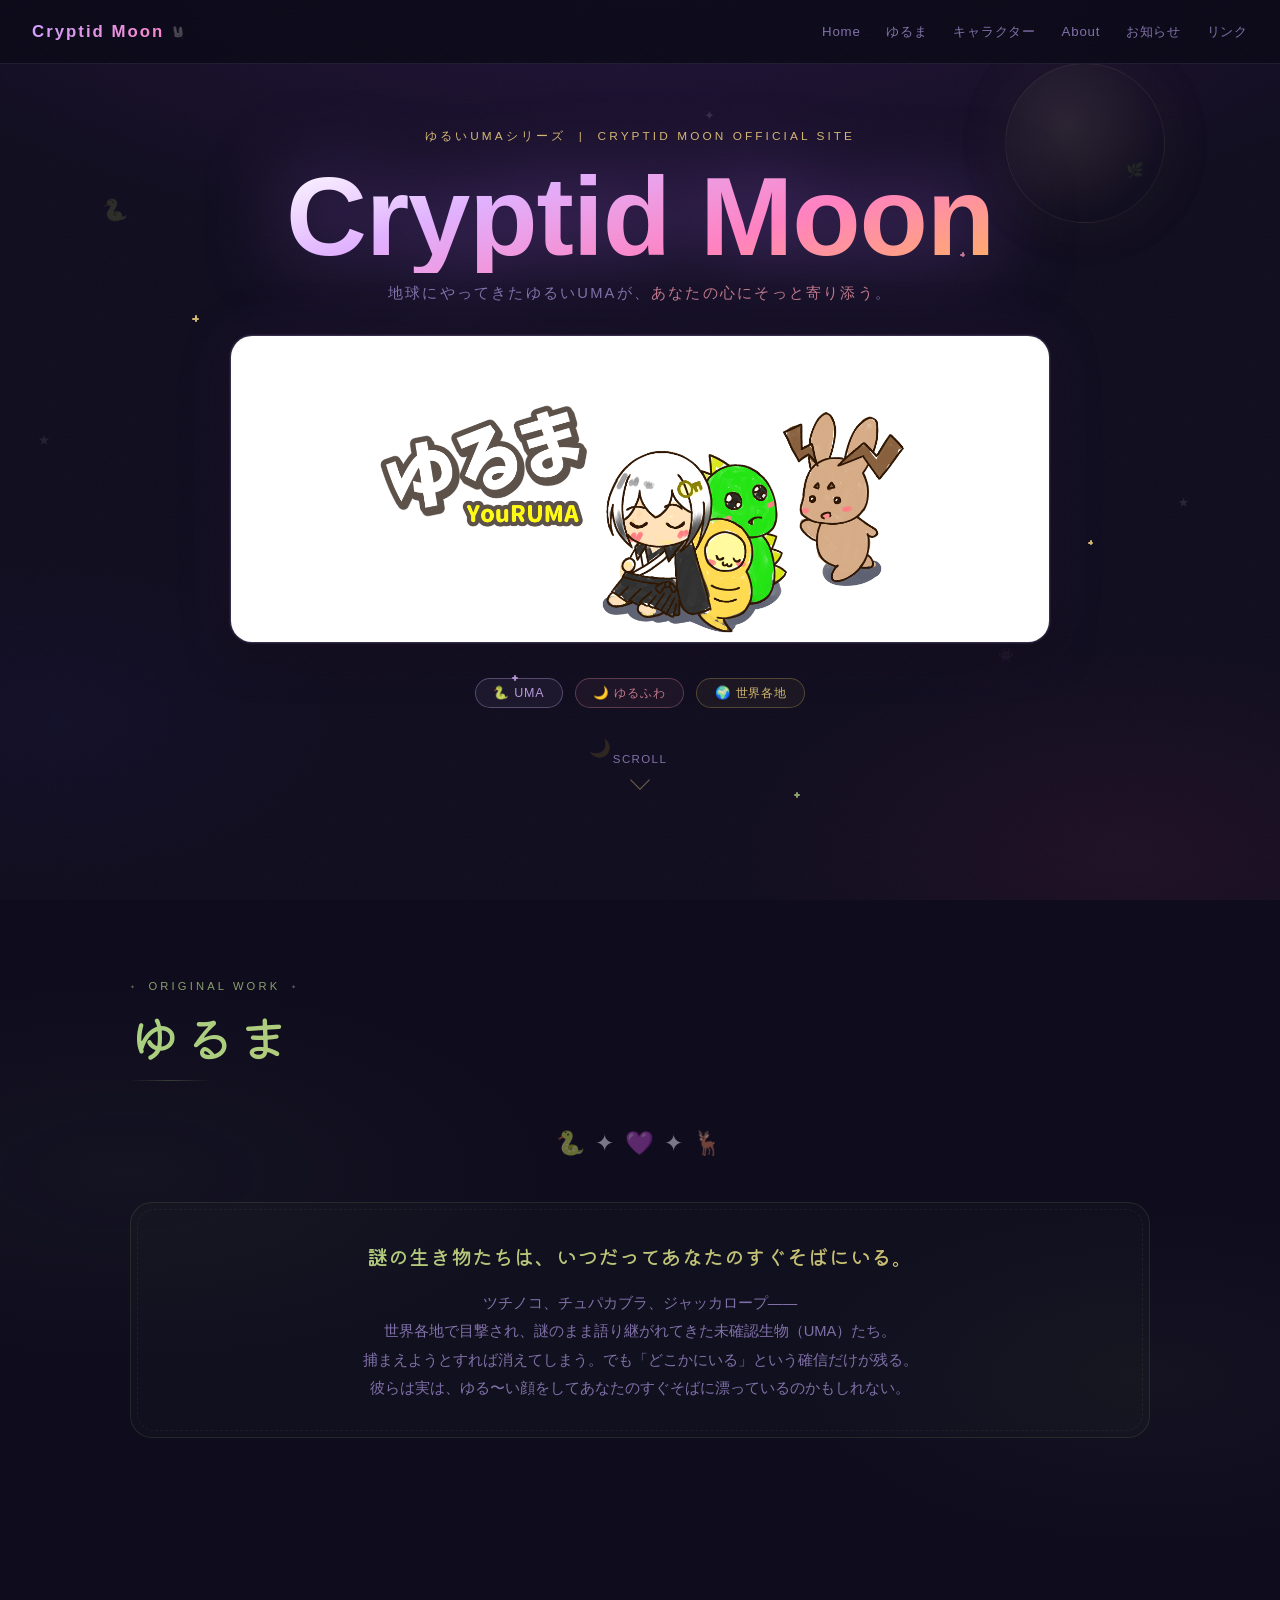
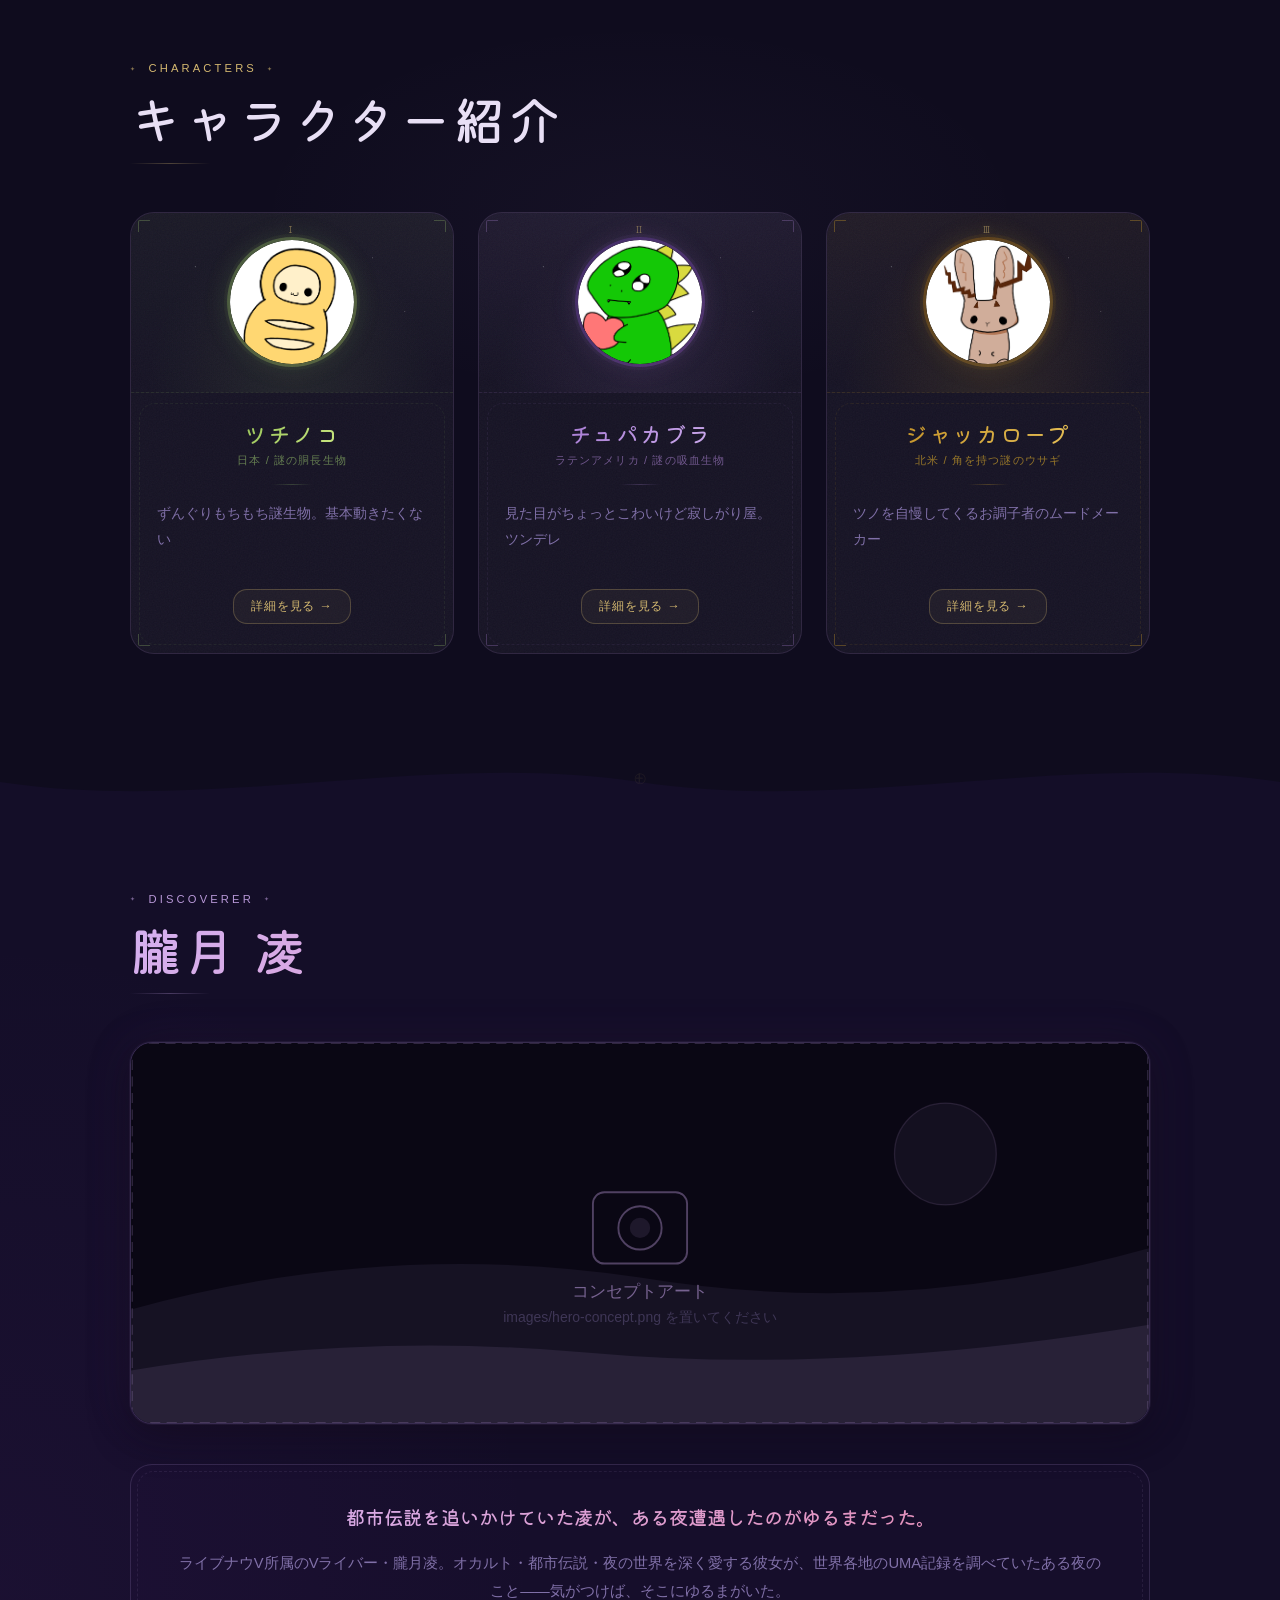
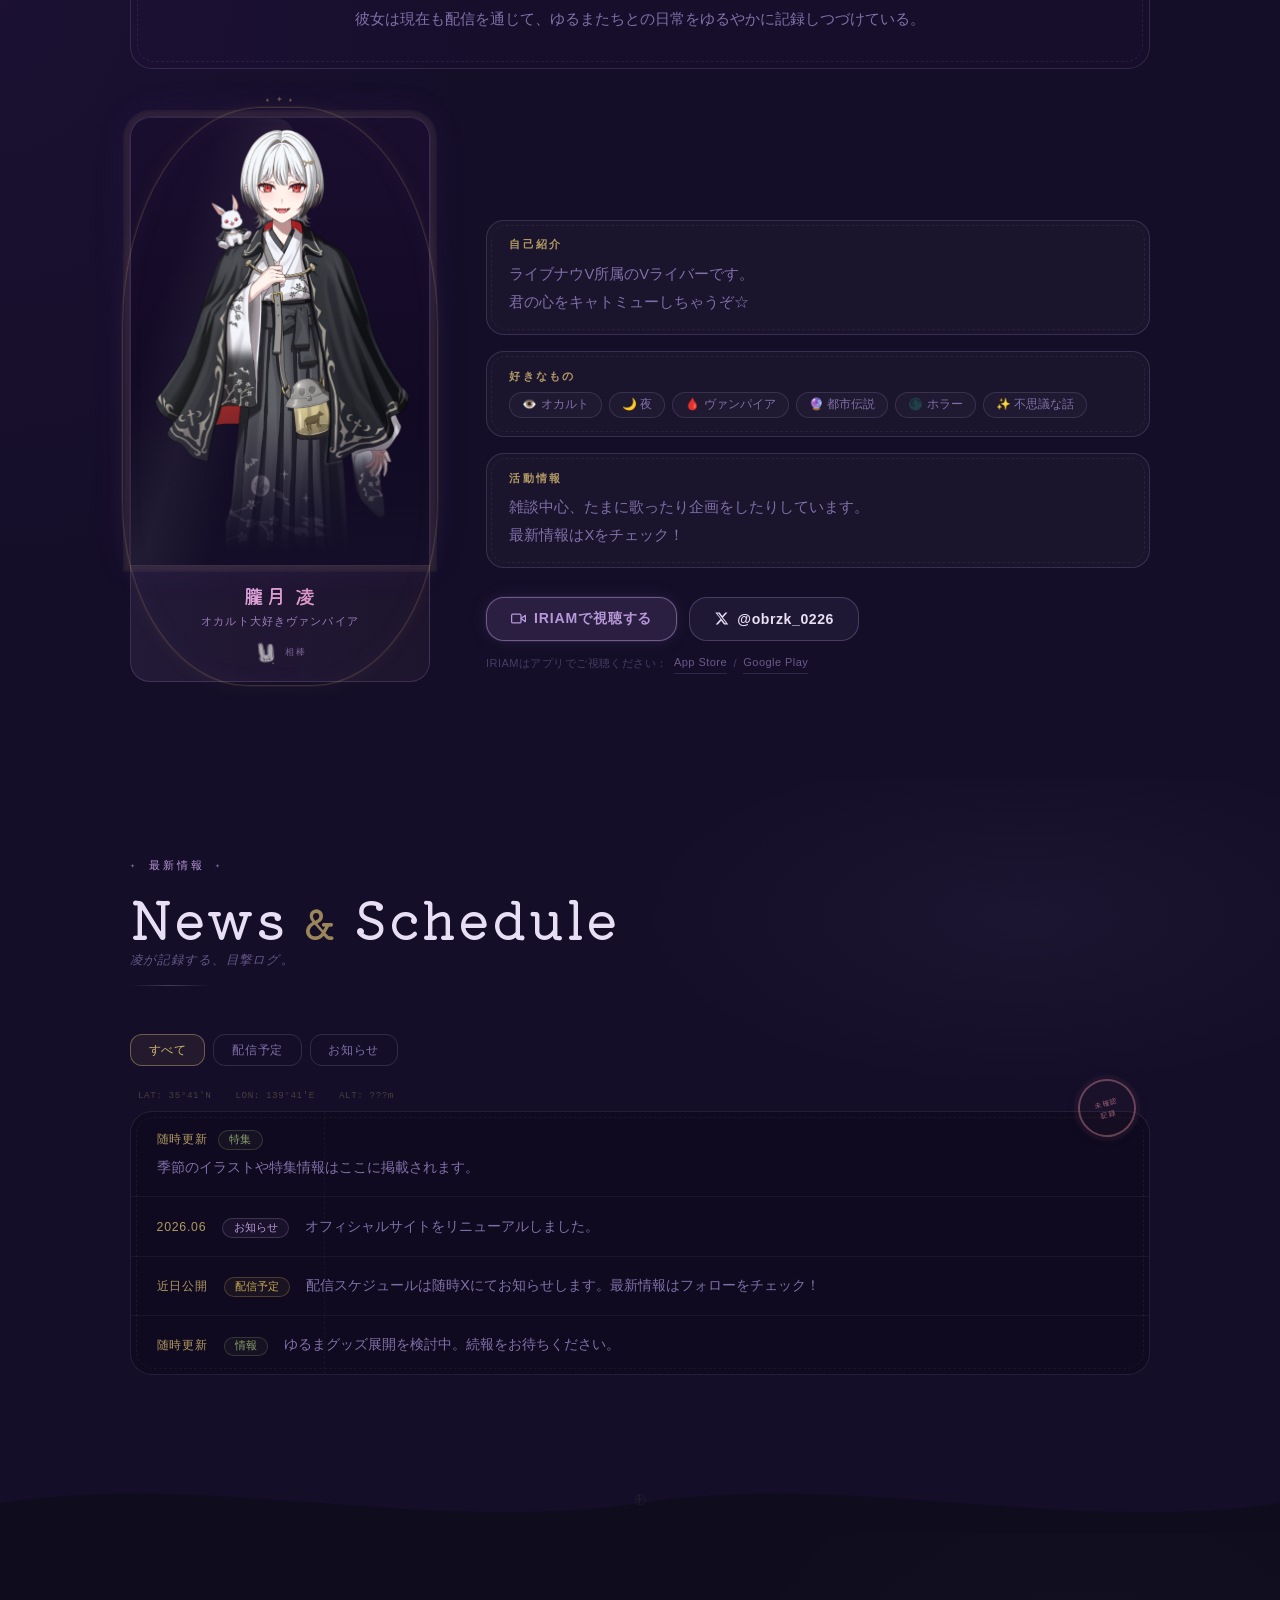
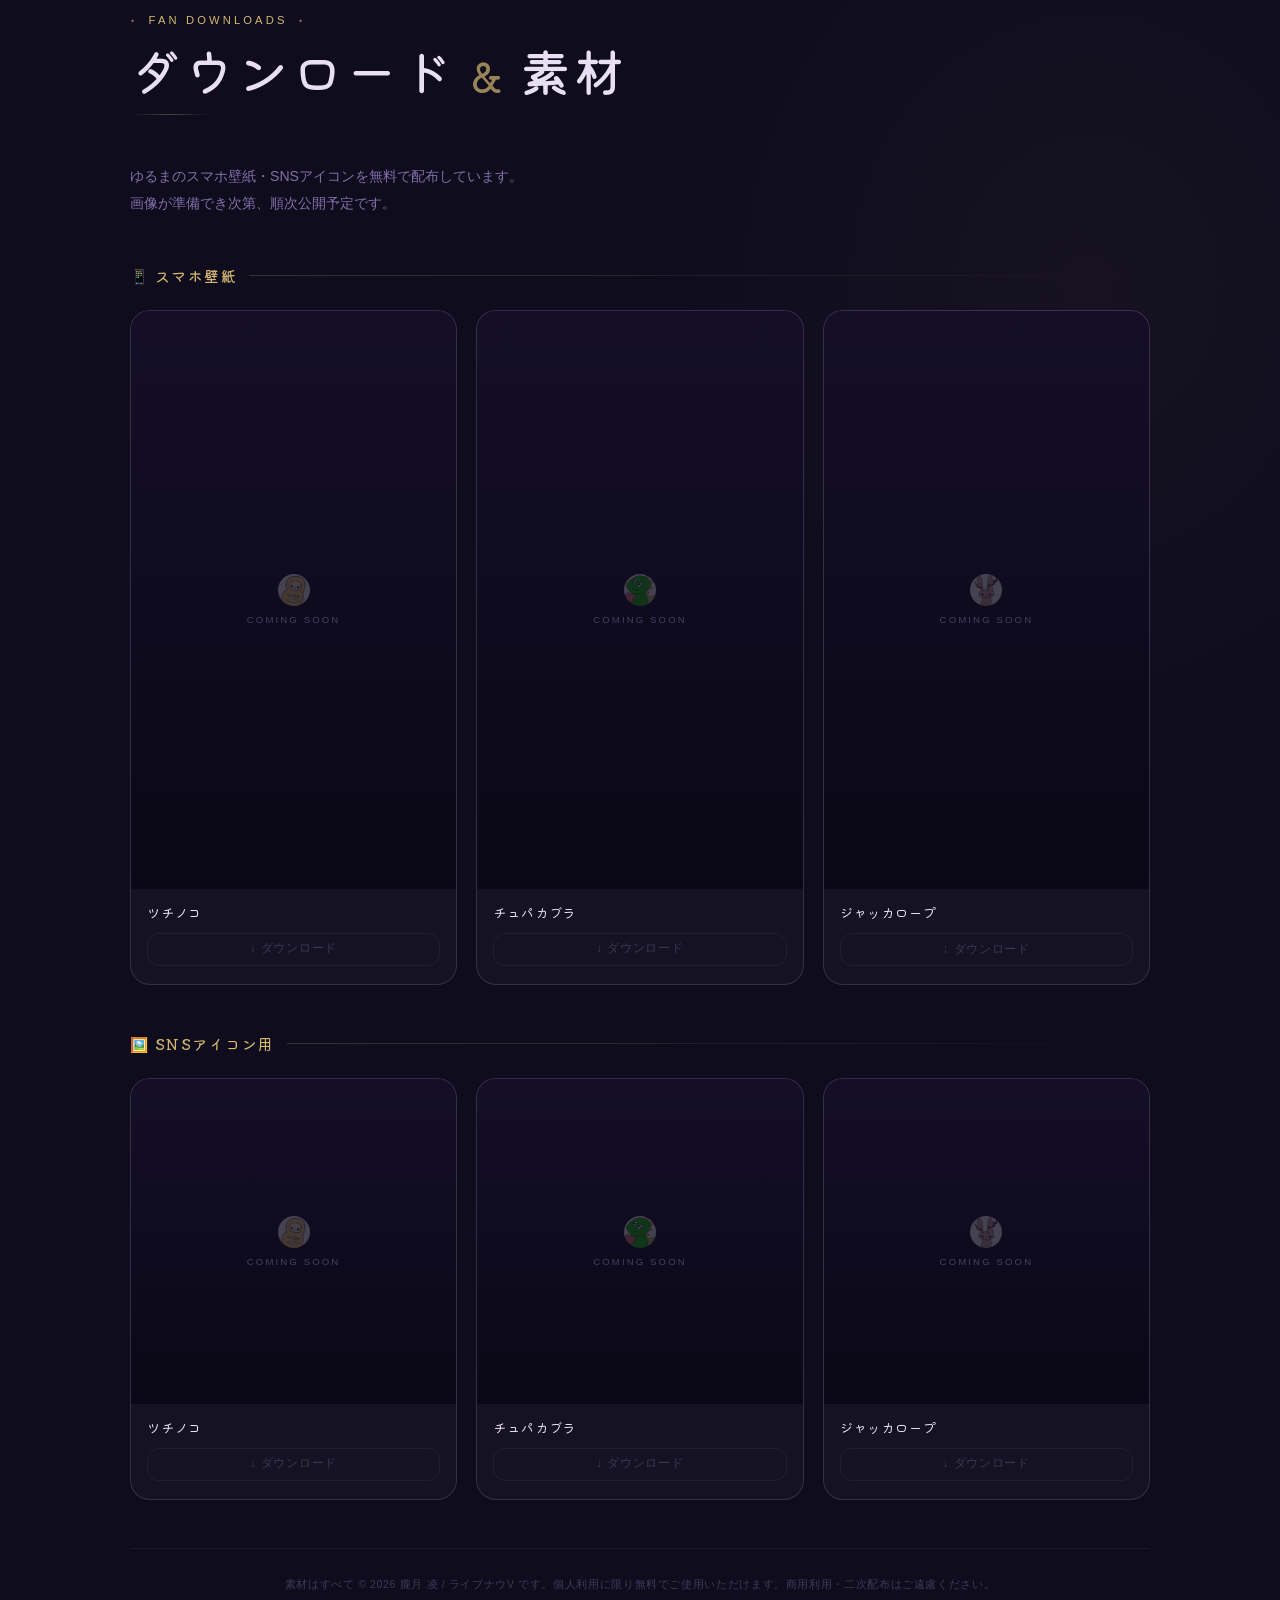
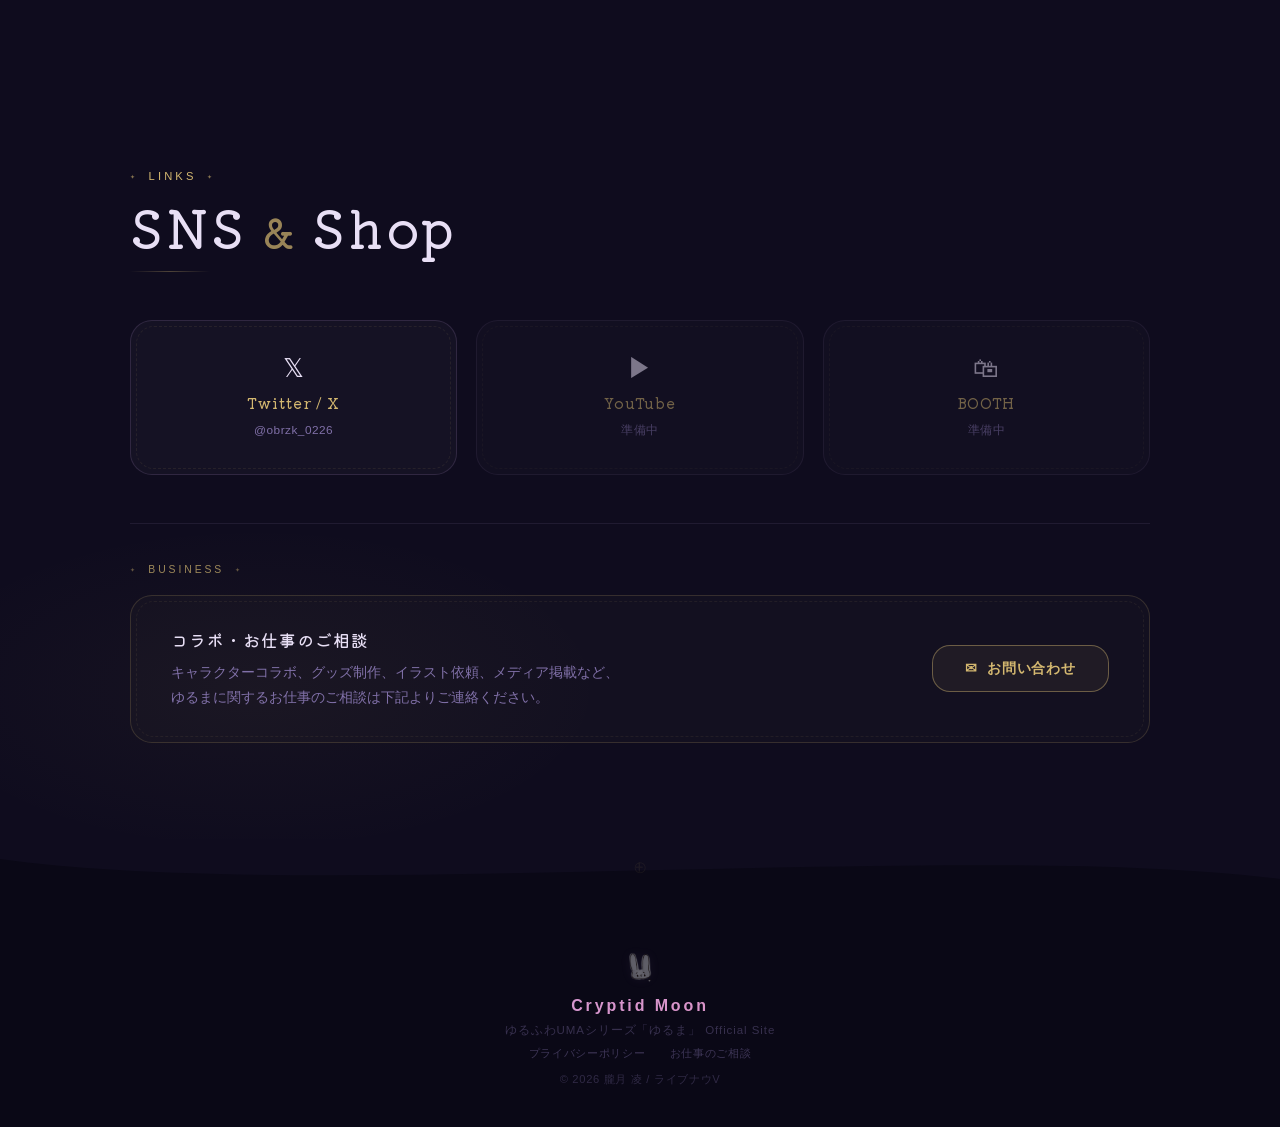
==== commit ce327d76: "Replace opening moon with UFO animation sequence Co-Authored-By: Claude Sonnet 4.6 <noreply@anthropi" ====
--- a/index.html
+++ b/index.html
@@ -474,6 +474,31 @@
       display: flex; align-items: center; justify-content: center;
       background: #040210; transition: opacity 0.95s ease;
     }
+    /* UFO版 */
+    .opening-ufo {
+      width: 200px; height: auto; position: relative; z-index: 2; opacity: 0;
+      animation: ufoSequence 3.2s cubic-bezier(0.22,1,0.36,1) forwards;
+    }
+    @keyframes ufoSequence {
+      0%   { transform: translateY(55vh); opacity: 0;   filter: blur(6px)  brightness(1); }
+      12%  {                              opacity: 1;   filter: blur(0)    brightness(1); }
+      44%  { transform: translateY(0);   opacity: 1;   filter: blur(0)    brightness(1); }
+      56%  { transform: translateY(-10px);              filter: blur(0)    brightness(1); }
+      69%  { transform: translateY(0);                  filter: blur(0)    brightness(1); }
+      84%  { transform: translateY(0);                  filter: brightness(1.9) drop-shadow(0 0 28px rgba(150,220,255,0.9)); }
+      100% { transform: translateY(0);                  filter: brightness(3.8) drop-shadow(0 0 65px rgba(255,255,255,1)); }
+    }
+    .opening-flash {
+      position: absolute; inset: 0; z-index: 3; pointer-events: none;
+      background: radial-gradient(ellipse at center, #ffffff 0%, rgba(180,230,255,0.95) 35%, transparent 65%);
+      opacity: 0; animation: flashBurst 1.1s ease-out 2.8s forwards;
+    }
+    @keyframes flashBurst {
+      0%   { opacity: 0; transform: scale(0.2); }
+      30%  { opacity: 1; transform: scale(1); }
+      100% { opacity: 0; transform: scale(1.3); }
+    }
+    /* 満月版（UFO画像がない場合のフォールバック） */
     .opening-moon {
       width: 108px; height: 108px; border-radius: 50%; position: relative; z-index: 1;
       background: radial-gradient(circle at 34% 34%, #fff8d0 0%, #ecd870 20%, #c49030 50%, #5c2a06 82%, #120508 100%);
@@ -488,7 +513,7 @@
     .opening-fog {
       position: absolute; inset: 0; pointer-events: none;
       background: linear-gradient(0deg, #040210 0%, rgba(4,2,16,0.55) 38%, rgba(4,2,16,0.88) 100%);
-      animation: fogLift 2.6s ease-in 0.5s forwards;
+      animation: fogLift 2.0s ease-in 1.6s forwards;
     }
     @keyframes fogLift { to { opacity: 0; } }
     #opening-overlay.vanish { opacity: 0; pointer-events: none; }
@@ -854,7 +879,10 @@
 
   <!-- ══ OPENING CURTAIN ══ -->
   <div id="opening-overlay" aria-hidden="true">
-    <div class="opening-moon"></div>
+    <img class="opening-ufo" src="images/opening-ufo.png" alt=""
+         onerror="this.style.display='none';document.querySelector('.opening-moon').style.display='block'" />
+    <div class="opening-moon" style="display:none"></div>
+    <div class="opening-flash"></div>
     <div class="opening-fog"></div>
   </div>
 
@@ -1448,10 +1476,17 @@
       if(!ov) return;
       if(sessionStorage.getItem('cm_opened')){ ov.style.display='none'; return; }
       sessionStorage.setItem('cm_opened','1');
-      setTimeout(()=>{
-        ov.classList.add('vanish');
-        setTimeout(()=>{ ov.style.display='none'; }, 980);
-      }, 1950);
+      function vanish(delay){
+        setTimeout(()=>{ ov.classList.add('vanish'); setTimeout(()=>{ ov.style.display='none'; },980); }, delay);
+      }
+      const ufo=ov.querySelector('.opening-ufo');
+      if(ufo){
+        if(ufo.complete){ ufo.naturalWidth>0 ? vanish(3500) : vanish(1950); }
+        else {
+          ufo.addEventListener('load', ()=>vanish(3500), {once:true});
+          ufo.addEventListener('error', ()=>vanish(1950), {once:true});
+        }
+      } else { vanish(1950); }
     })();
 
     /* 紋章 — wave-sepへの画像差し込み */
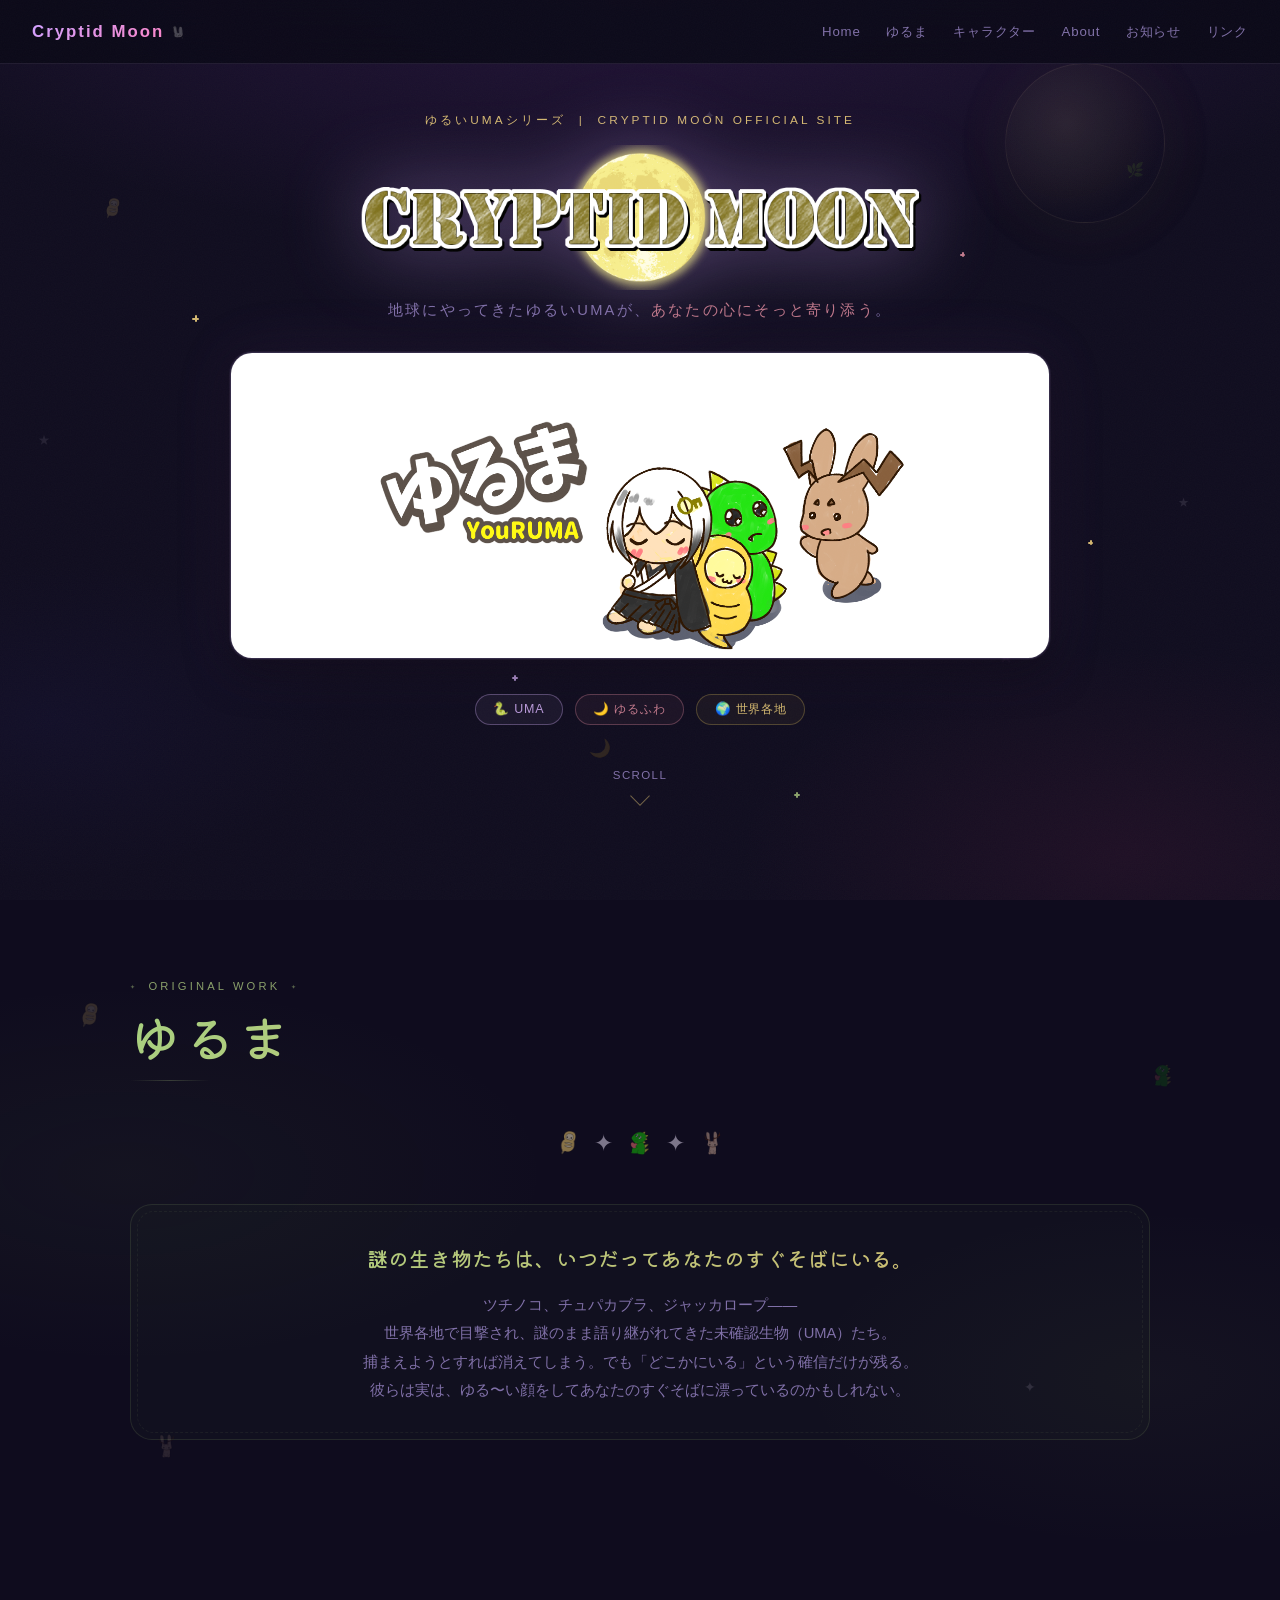
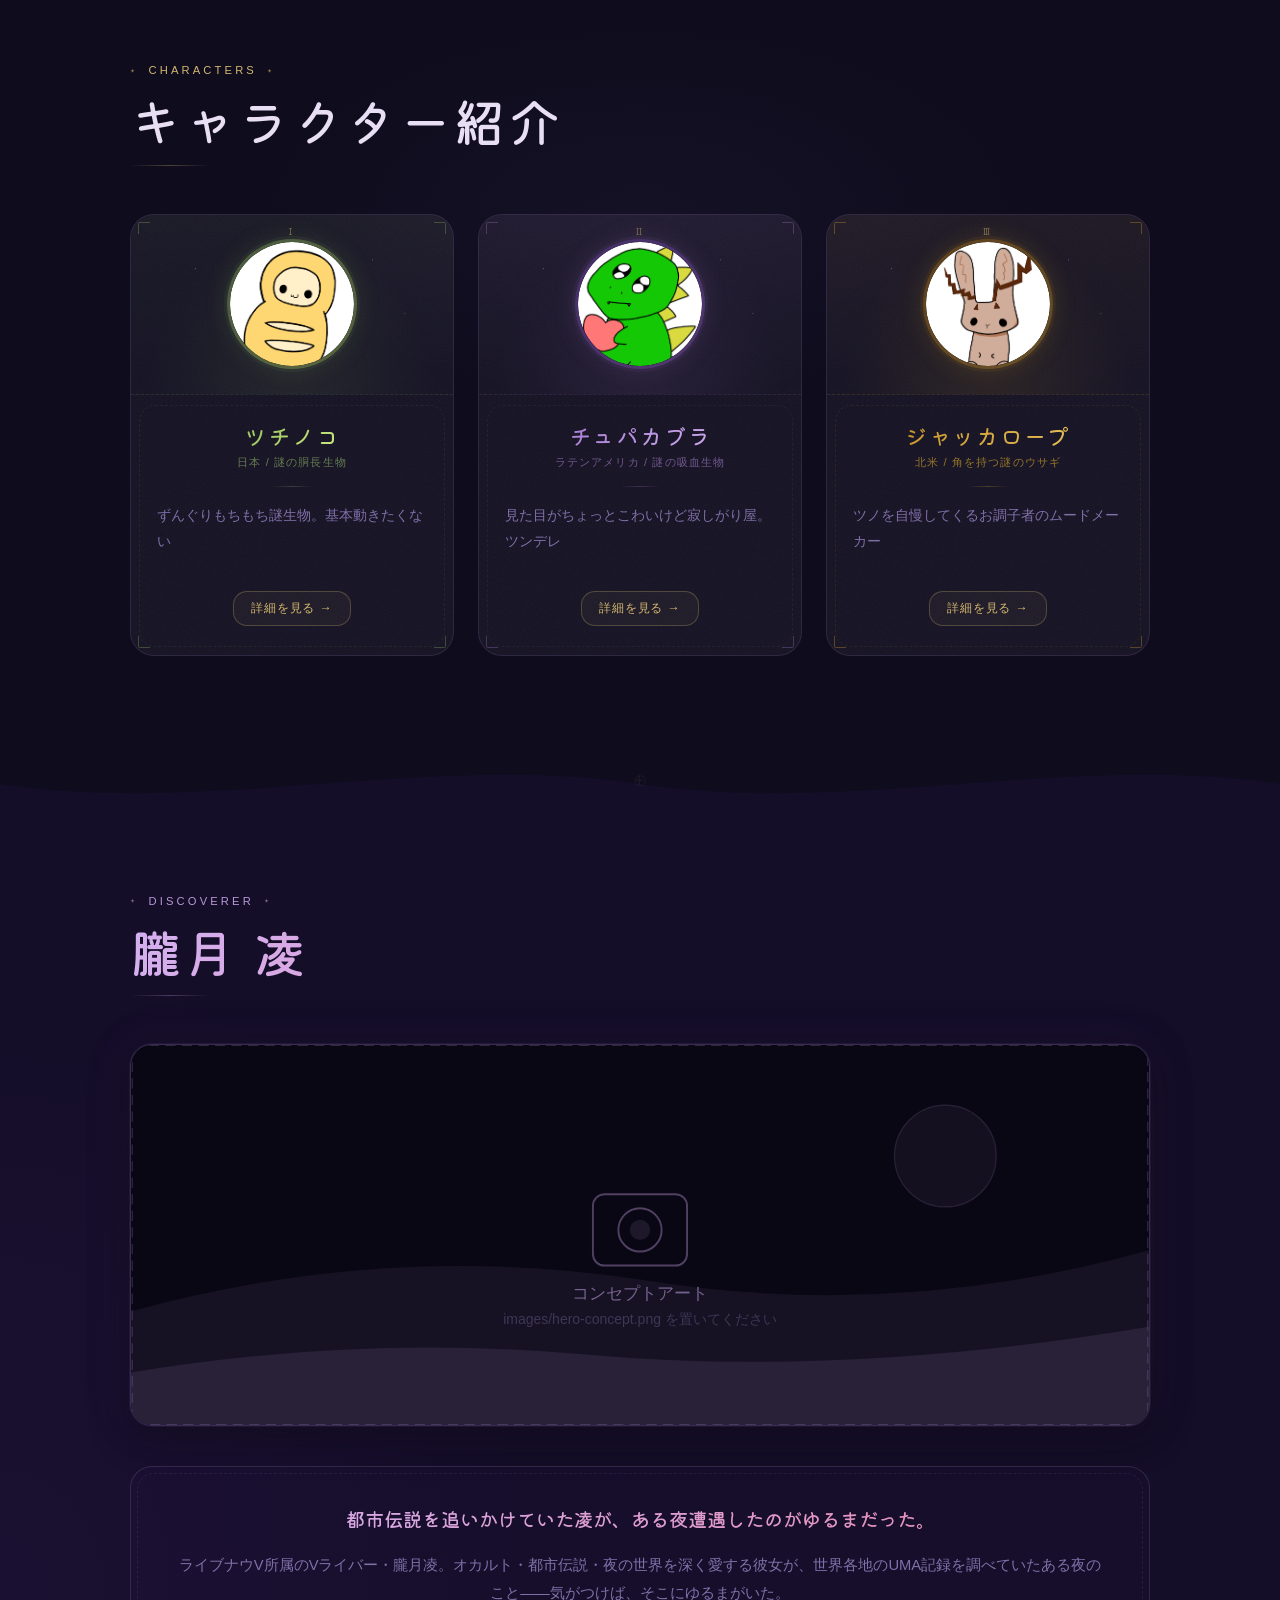
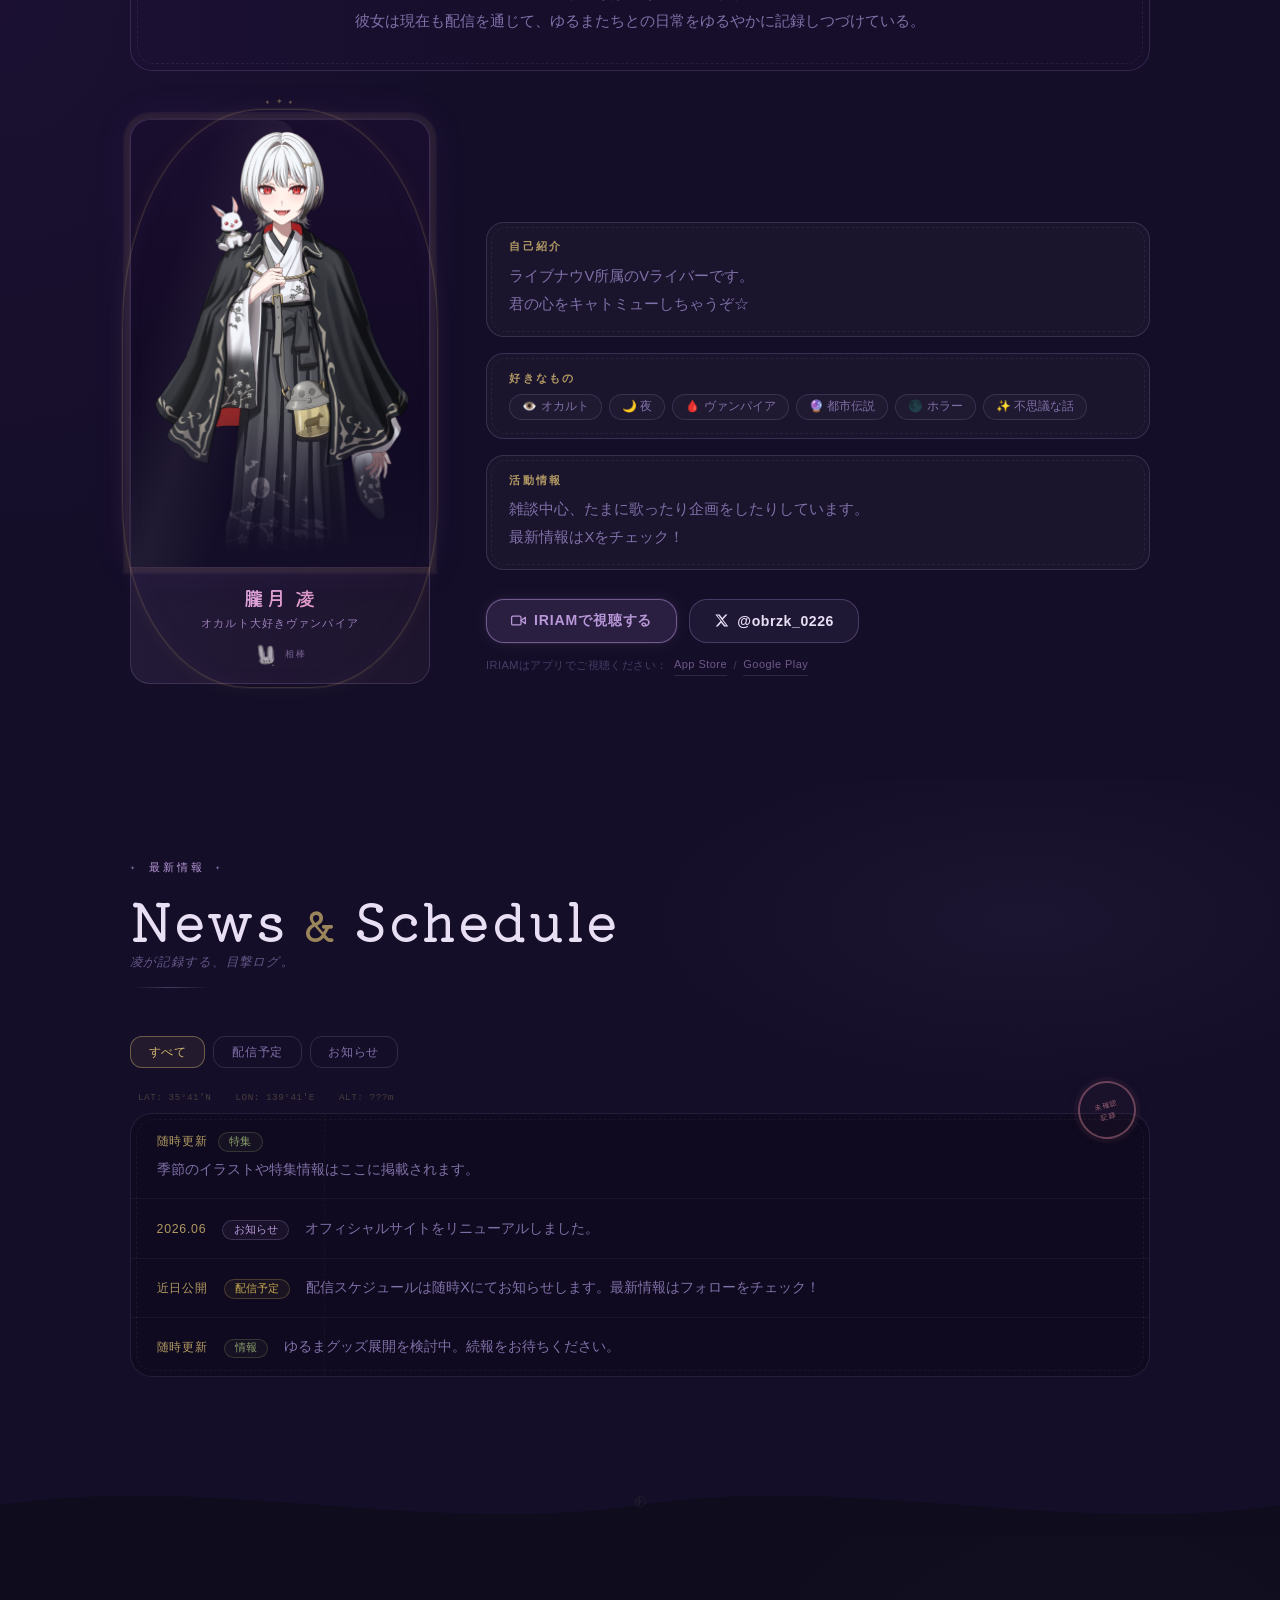
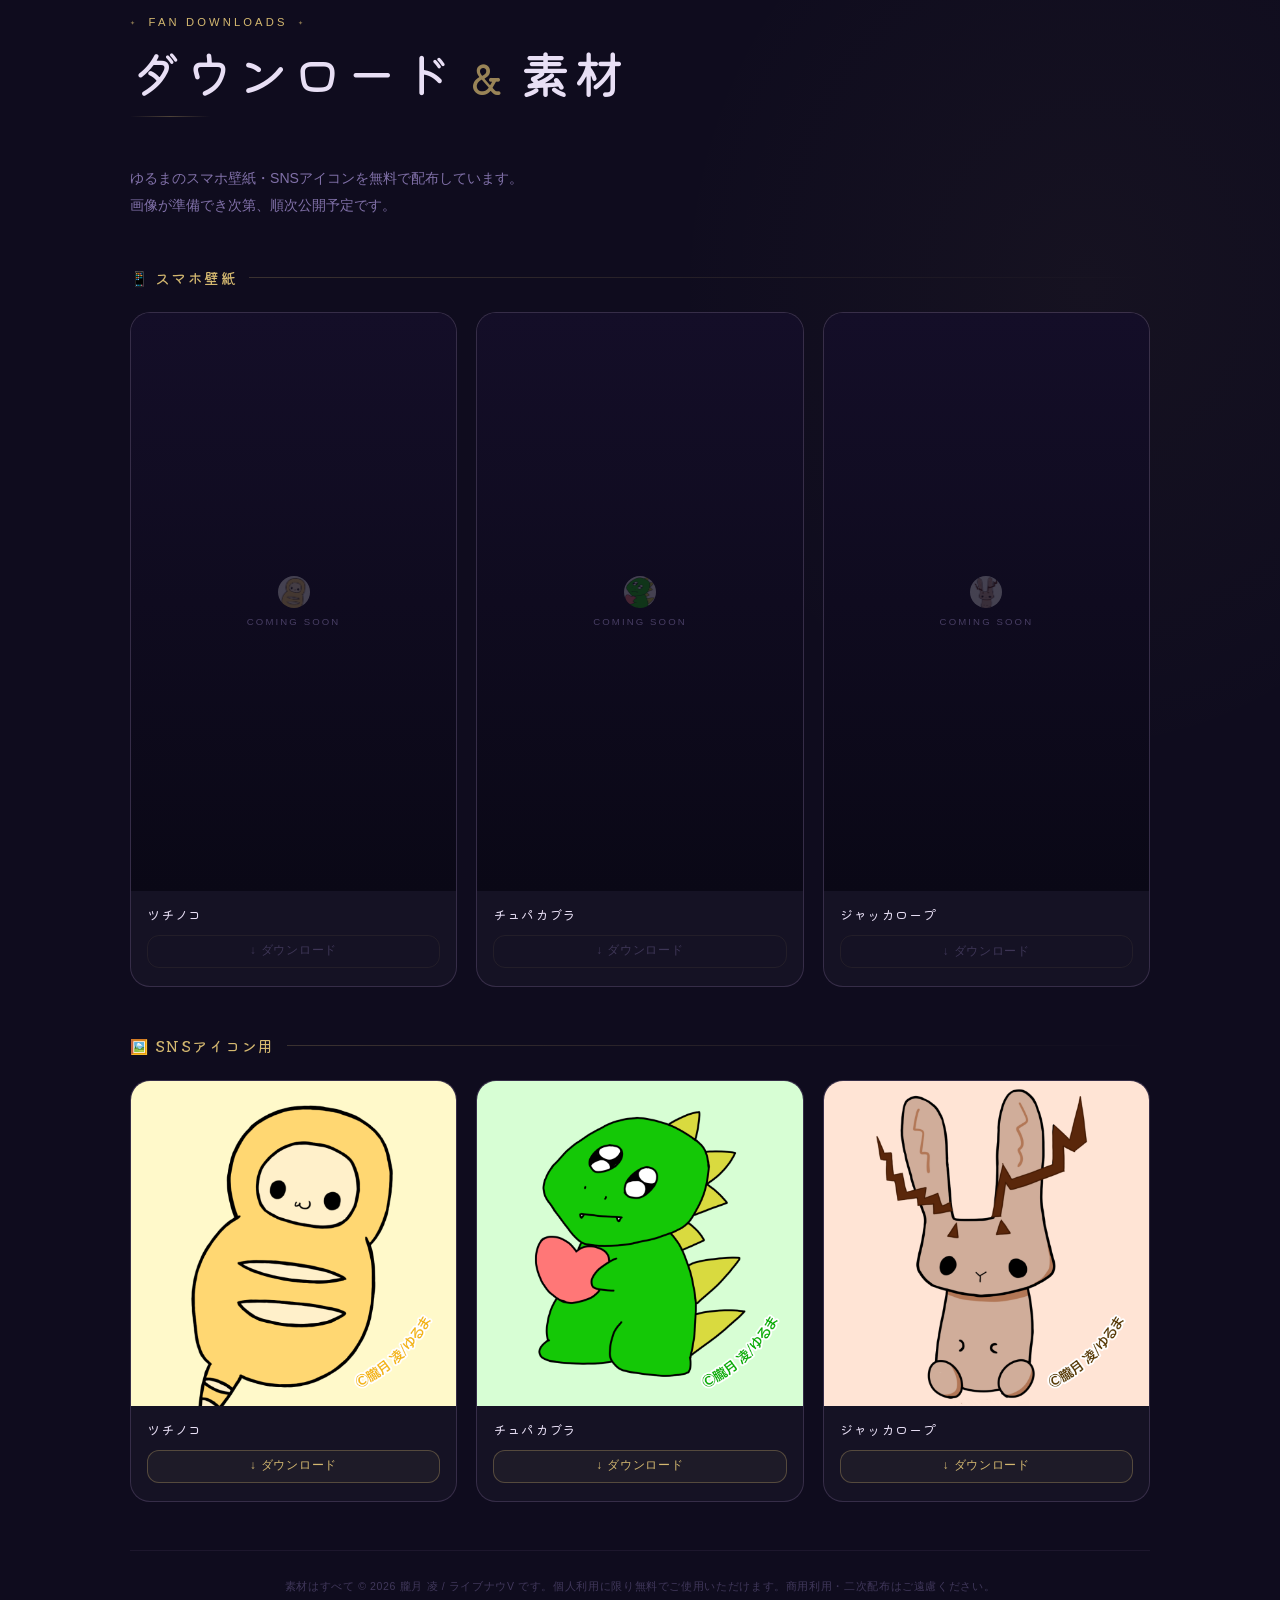
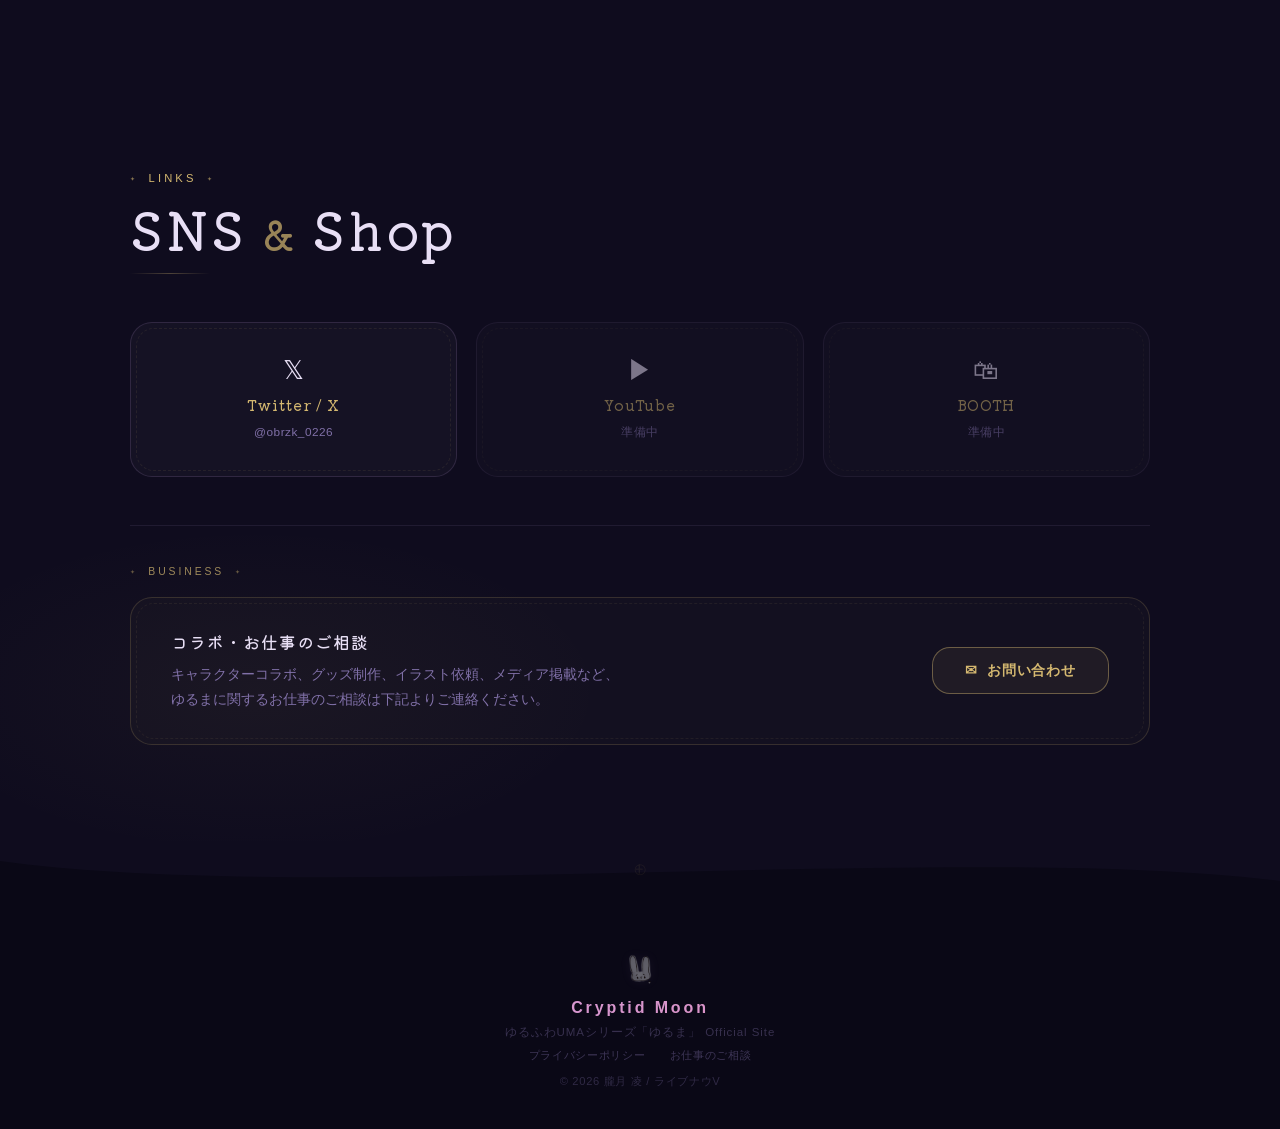
==== commit 3821ae96: "Replace yuruma ornament emoji with transparent character icons Add floating character icons (tsuchin" ====
--- a/index.html
+++ b/index.html
@@ -365,8 +365,9 @@
     #characters .section-label { color: var(--gold); }
     #characters .section-divider { background: linear-gradient(90deg, transparent, var(--gold), transparent); }
 
-    .yuruma-ornament { text-align: center; margin-bottom: 2.8rem; }
+    .yuruma-ornament { text-align: center; margin-bottom: 2.8rem; position: relative; }
     .yuruma-ornament-inner { display: inline-flex; align-items: center; gap: 0.85rem; font-size: 1.45rem; opacity: 0.5; letter-spacing: 0.08em; }
+    .orn-icon { width: 1.5rem; height: 1.5rem; object-fit: contain; display: block; }
 
     .news-lead { font-size: 0.78rem; color: var(--muted); letter-spacing: 0.1em; margin-top: 0.45rem; font-style: italic; opacity: 0.75; }
 
@@ -954,6 +955,12 @@
 
   <!-- ══ YURUMA ══ -->
   <section id="yuruma" class="section">
+    <div class="float-layer" aria-hidden="true">
+      <span class="fd" style="--x:6%;  --y:15%; --sz:1.6rem; --dur:10s; --dl:0s;   --op:.16; --ty:-16px; --r0:-5deg; --r1: 6deg"><img class="fd-img" src="images/float-tsuchinoko.png" alt="" onerror="this.parentElement.textContent='🐍'" /></span>
+      <span class="fd" style="--x:90%; --y:24%; --sz:1.4rem; --dur:11s; --dl:2.2s; --op:.14; --ty:-14px; --r0: 5deg; --r1:-6deg"><img class="fd-img" src="images/float-chupacabra.png" alt="" onerror="this.parentElement.textContent='💜'" /></span>
+      <span class="fd" style="--x:12%; --y:78%; --sz:1.5rem; --dur:12s; --dl:4s;   --op:.15; --ty:-15px; --r0: 0deg; --r1: 7deg"><img class="fd-img" src="images/float-jackalope.png" alt="" onerror="this.parentElement.textContent='🦌'" /></span>
+      <span class="fd" style="--x:80%; --y:70%; --sz:0.9rem; --dur:9s;  --dl:1.5s; --op:.13; --ty:-12px; --r0: 0deg; --r1:10deg">✦</span>
+    </div>
     <div class="section-inner">
       <div class="section-head reveal">
         <p class="section-label">Original Work</p>
@@ -964,7 +971,13 @@
         <div class="section-divider"></div>
       </div>
       <div class="yuruma-ornament reveal" aria-hidden="true">
-        <div class="yuruma-ornament-inner">🐍 ✦ 💜 ✦ 🦌</div>
+        <div class="yuruma-ornament-inner">
+          <img class="orn-icon" src="images/float-tsuchinoko.png" alt="" onerror="this.outerHTML='🐍'" />
+          <span>✦</span>
+          <img class="orn-icon" src="images/float-chupacabra.png" alt="" onerror="this.outerHTML='💜'" />
+          <span>✦</span>
+          <img class="orn-icon" src="images/float-jackalope.png" alt="" onerror="this.outerHTML='🦌'" />
+        </div>
       </div>
       <div class="yuruma-lore reveal">
         <p class="lore-catch">謎の生き物たちは、いつだってあなたのすぐそばにいる。</p>
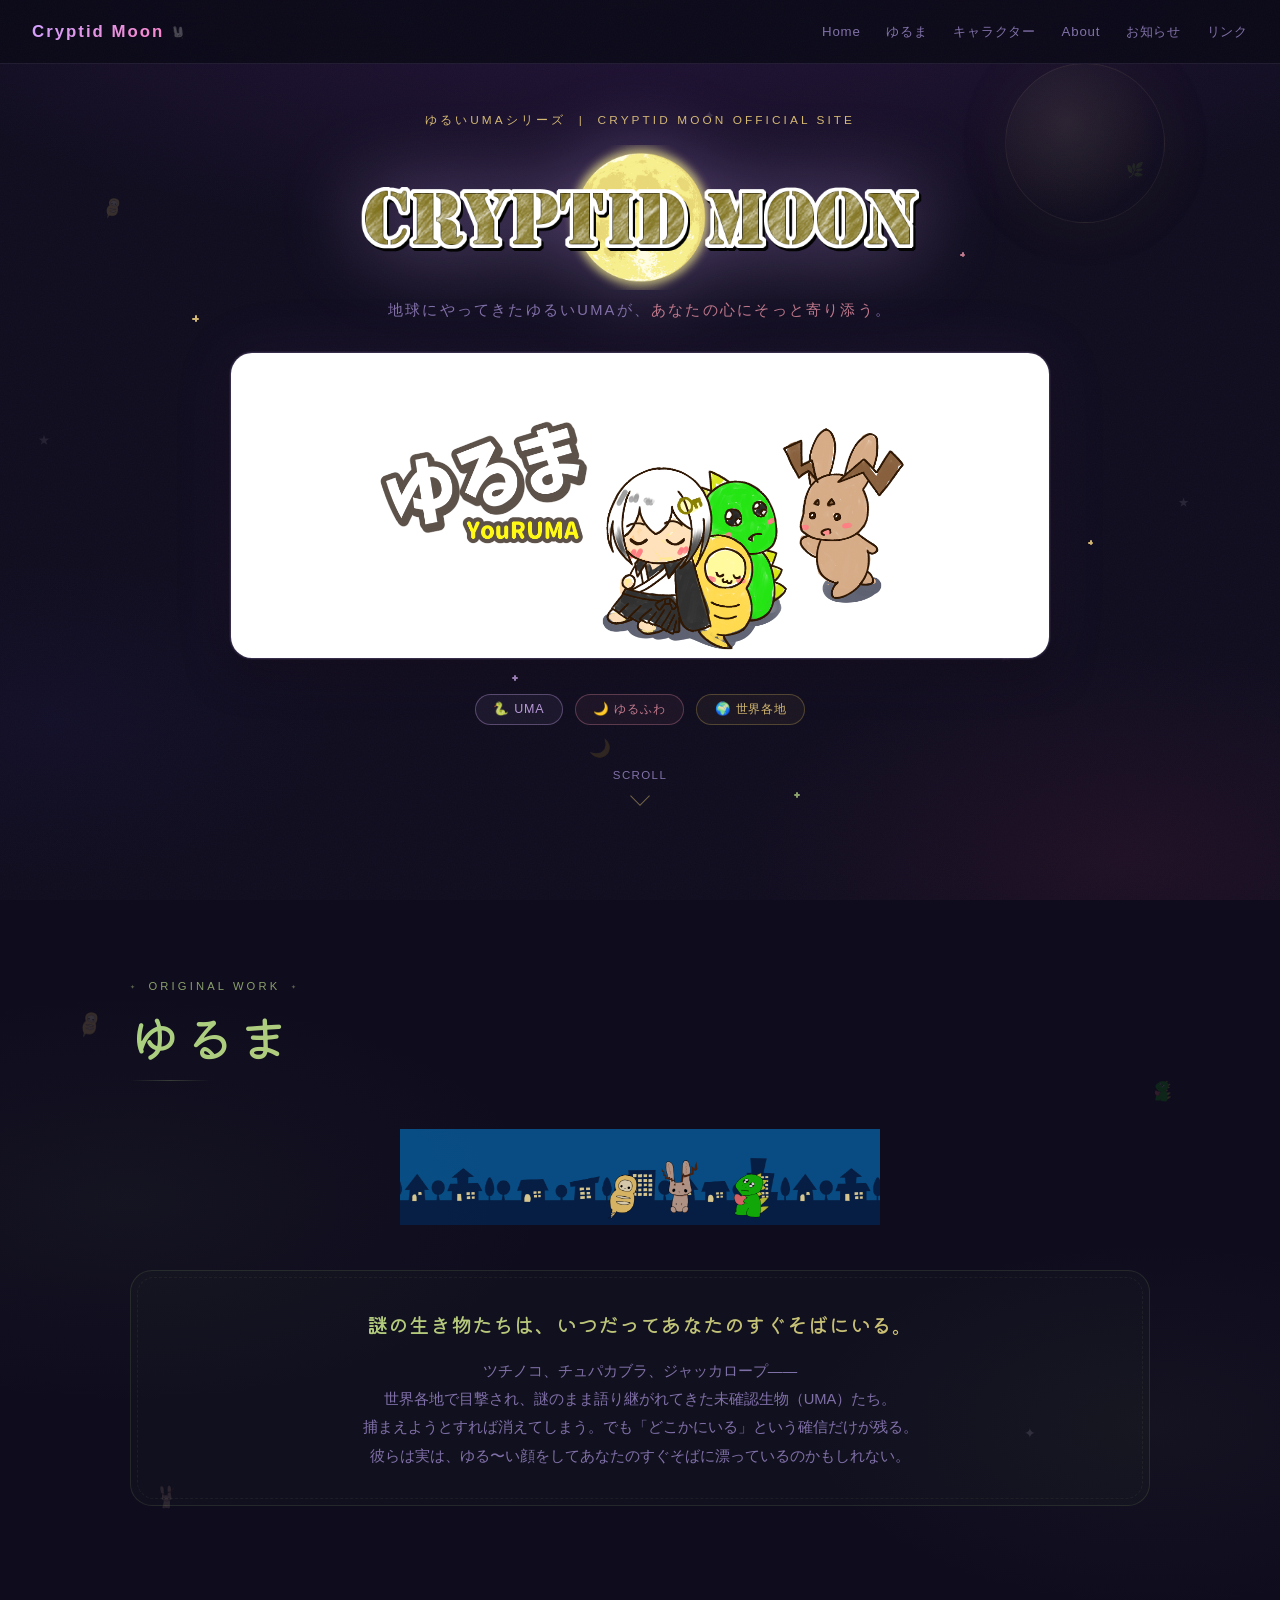
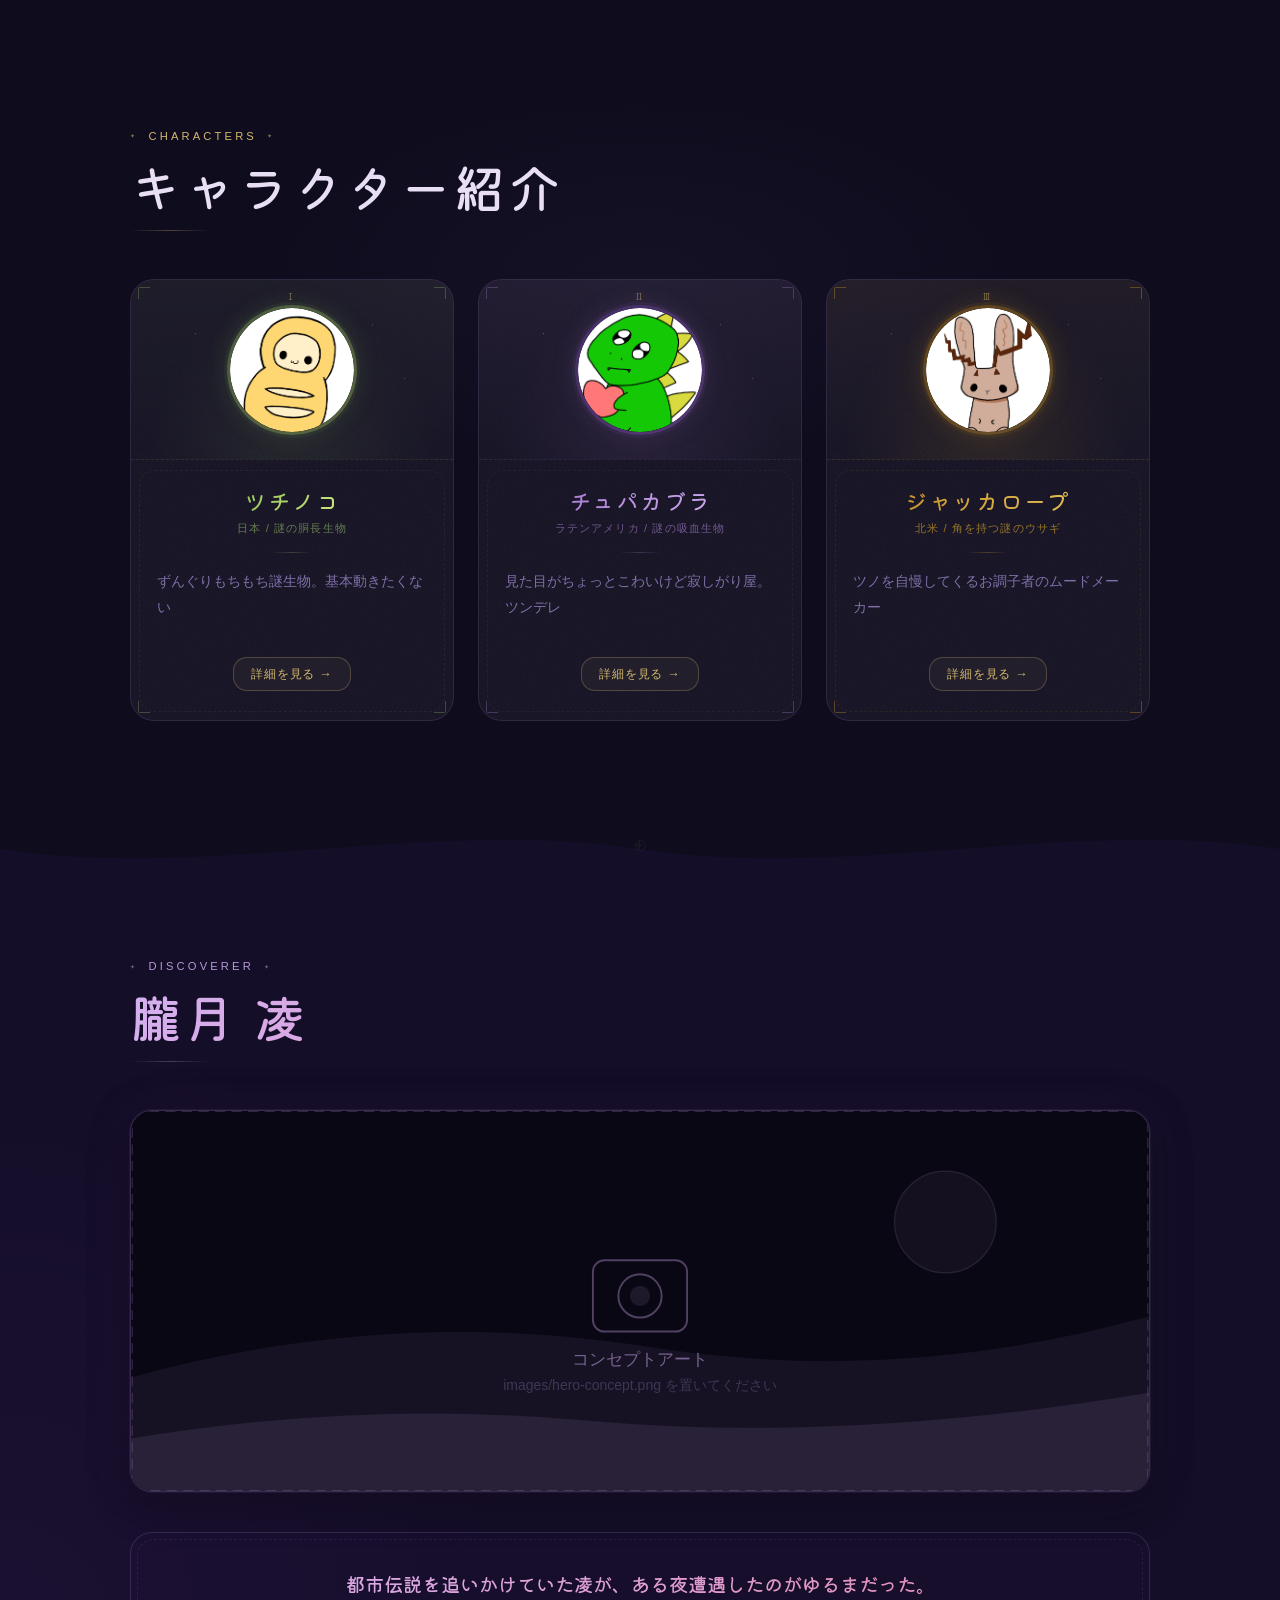
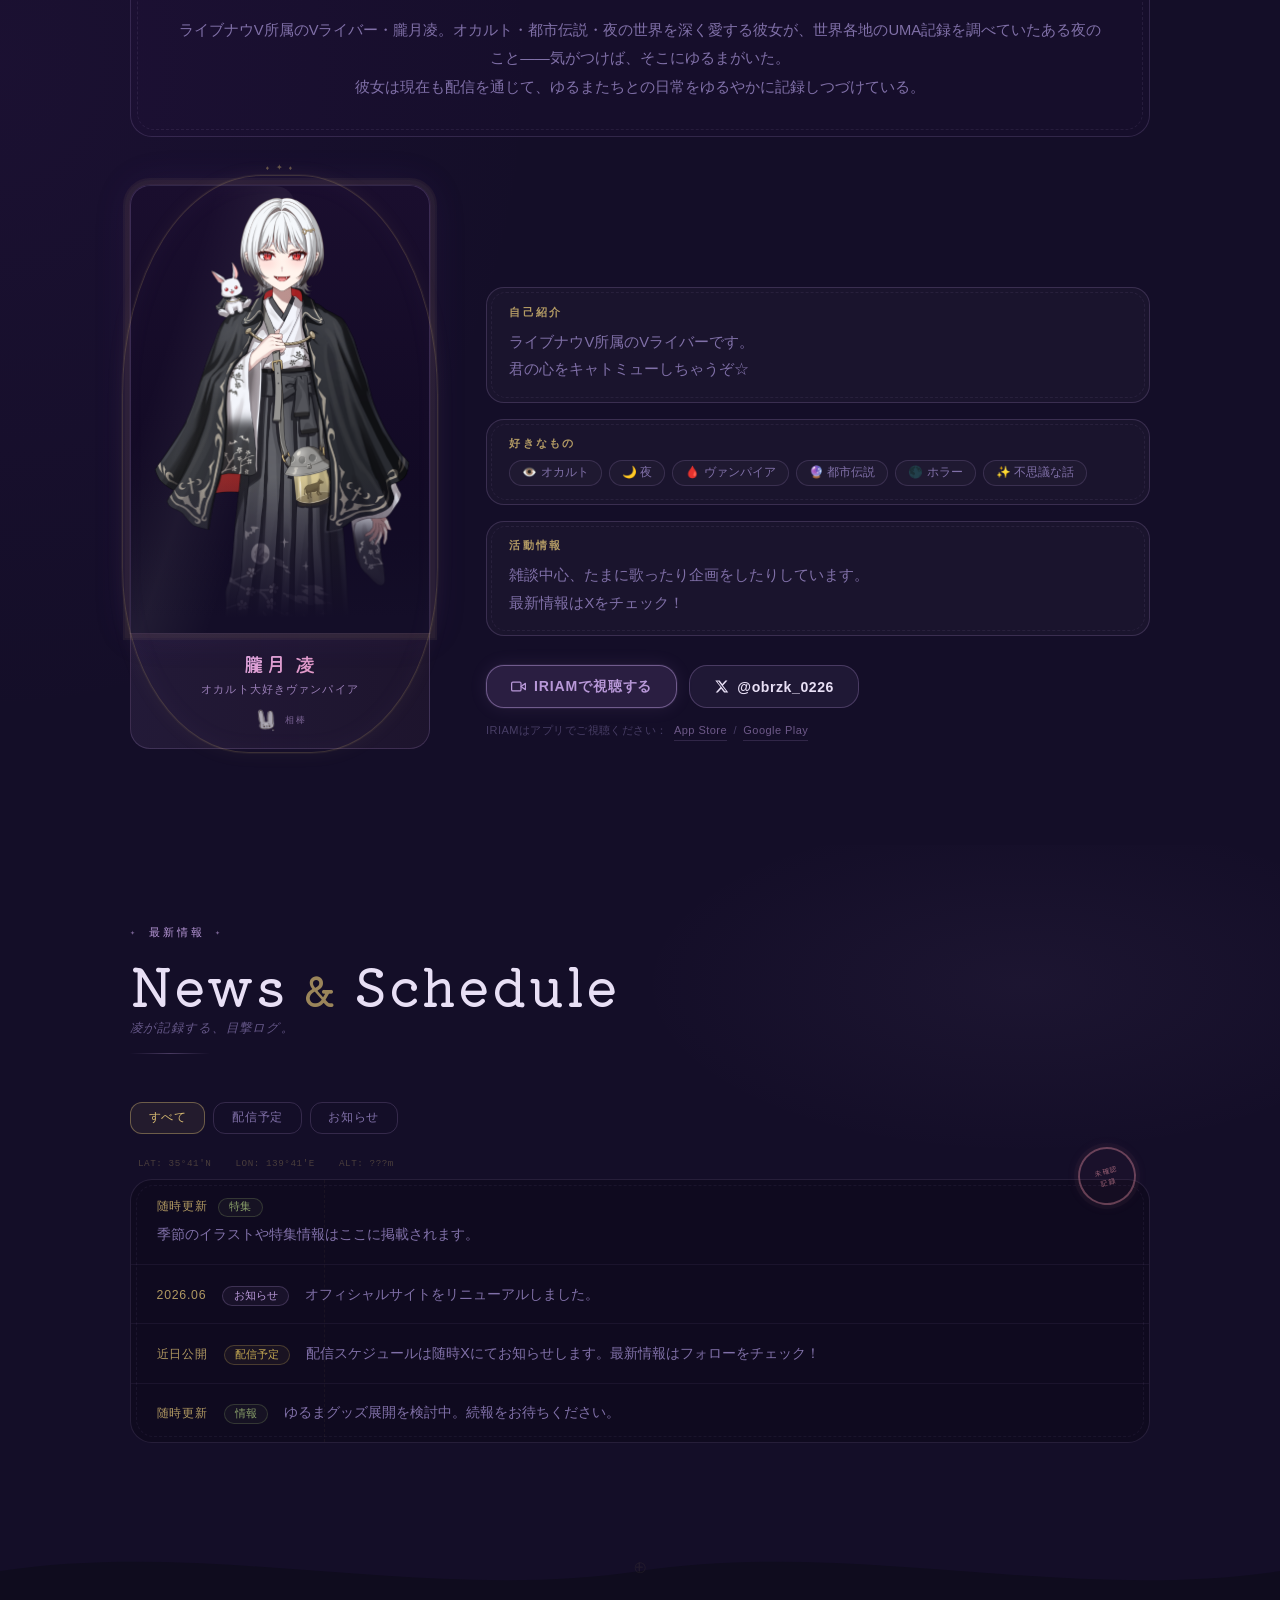
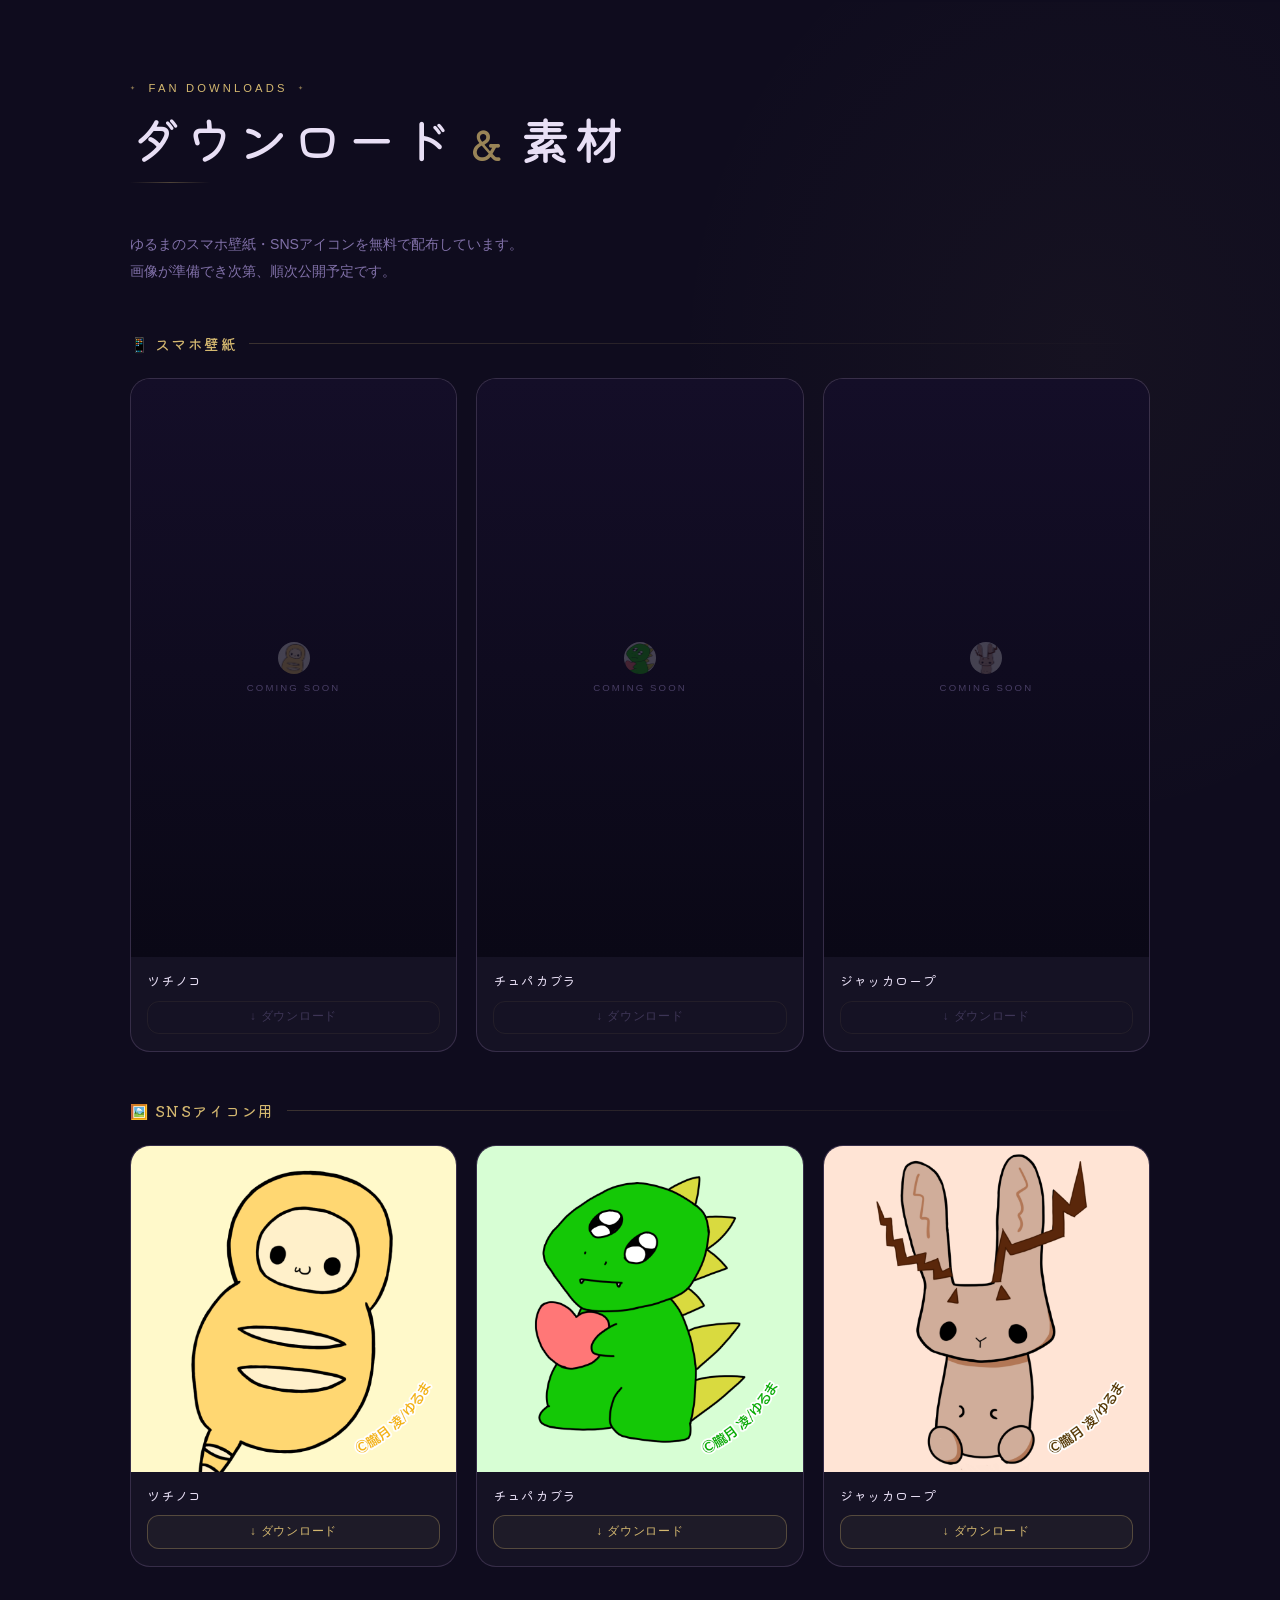
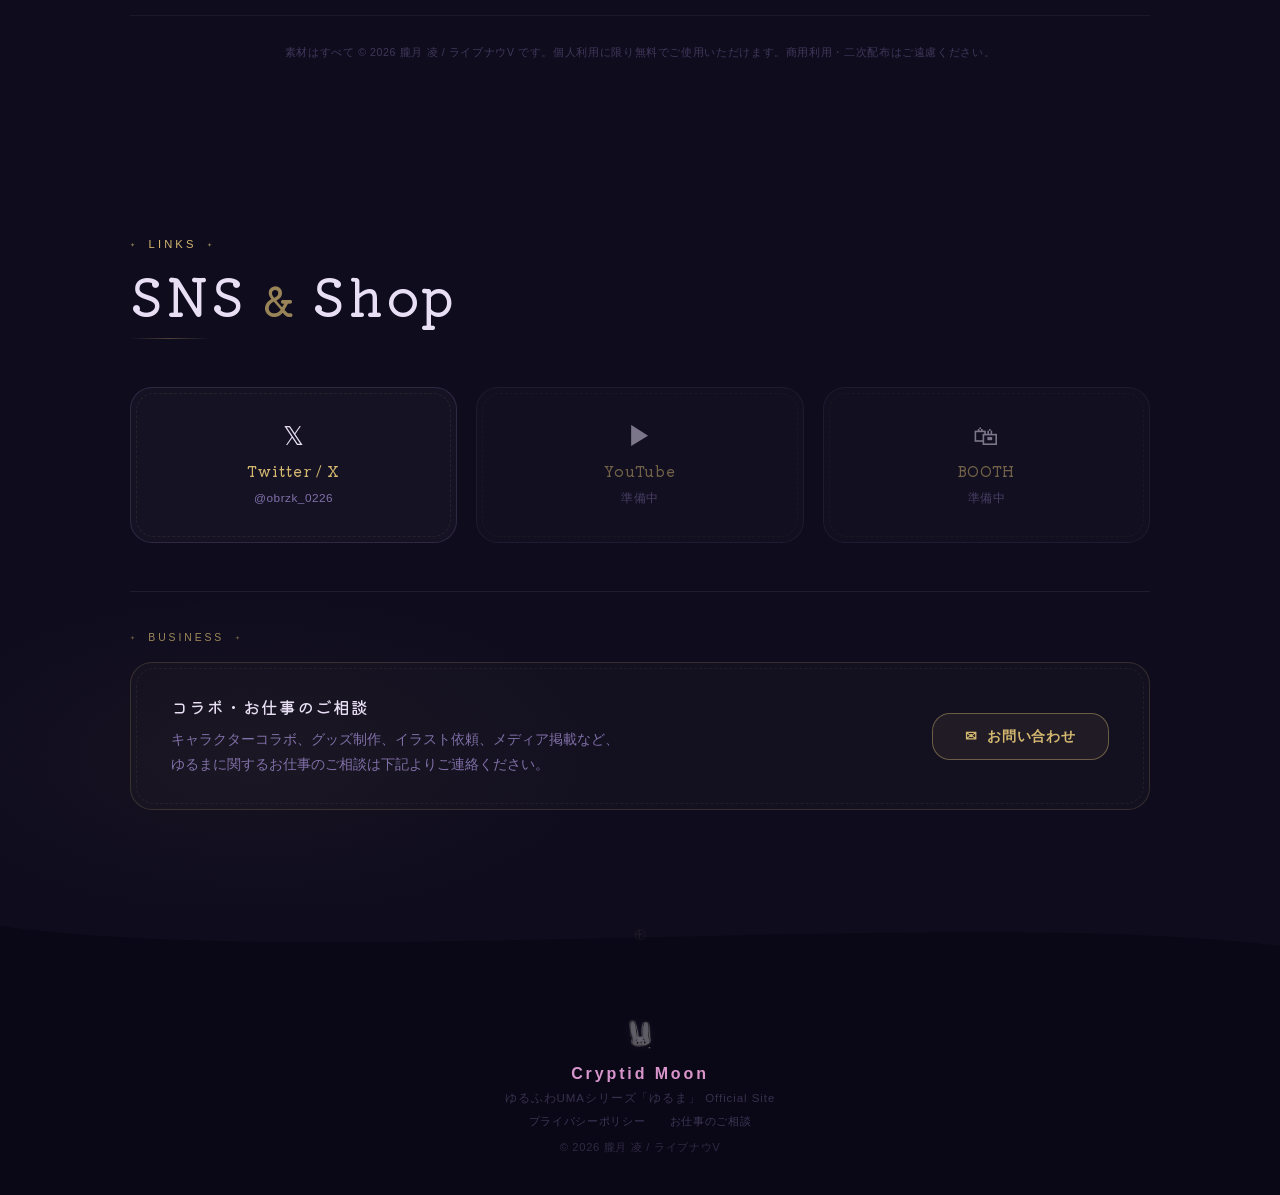
==== commit 9d333638: "Add walking animation GIF to yuruma ornament section Replace static character icon row with an anima" ====
--- a/index.html
+++ b/index.html
@@ -366,8 +366,7 @@
     #characters .section-divider { background: linear-gradient(90deg, transparent, var(--gold), transparent); }
 
     .yuruma-ornament { text-align: center; margin-bottom: 2.8rem; position: relative; }
-    .yuruma-ornament-inner { display: inline-flex; align-items: center; gap: 0.85rem; font-size: 1.45rem; opacity: 0.5; letter-spacing: 0.08em; }
-    .orn-icon { width: 1.5rem; height: 1.5rem; object-fit: contain; display: block; }
+    .yuruma-walk-gif { display: block; width: 100%; max-width: 480px; height: auto; margin: 0 auto; opacity: 0.85; }
 
     .news-lead { font-size: 0.78rem; color: var(--muted); letter-spacing: 0.1em; margin-top: 0.45rem; font-style: italic; opacity: 0.75; }
 
@@ -971,13 +970,7 @@
         <div class="section-divider"></div>
       </div>
       <div class="yuruma-ornament reveal" aria-hidden="true">
-        <div class="yuruma-ornament-inner">
-          <img class="orn-icon" src="images/float-tsuchinoko.png" alt="" onerror="this.outerHTML='🐍'" />
-          <span>✦</span>
-          <img class="orn-icon" src="images/float-chupacabra.png" alt="" onerror="this.outerHTML='💜'" />
-          <span>✦</span>
-          <img class="orn-icon" src="images/float-jackalope.png" alt="" onerror="this.outerHTML='🦌'" />
-        </div>
+        <img class="yuruma-walk-gif" src="images/yuruma-walk.gif" alt="" />
       </div>
       <div class="yuruma-lore reveal">
         <p class="lore-catch">謎の生き物たちは、いつだってあなたのすぐそばにいる。</p>
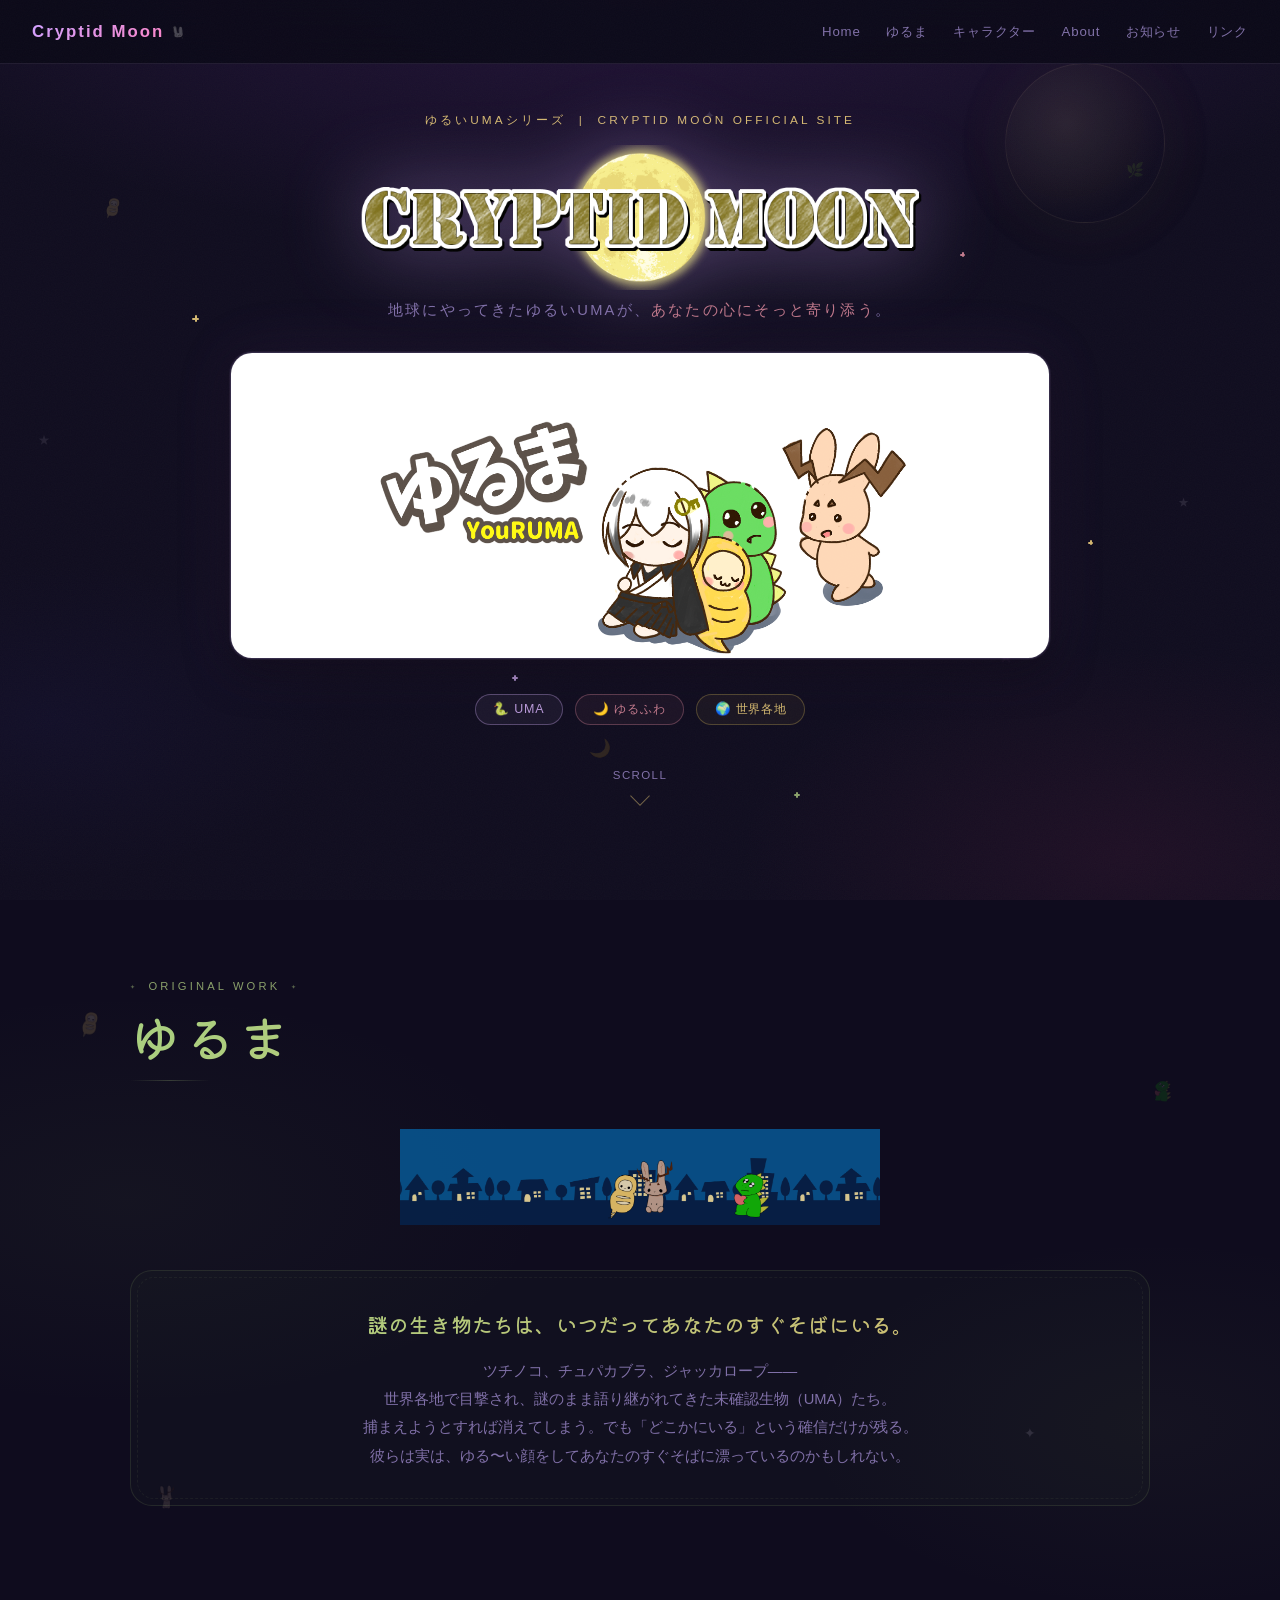
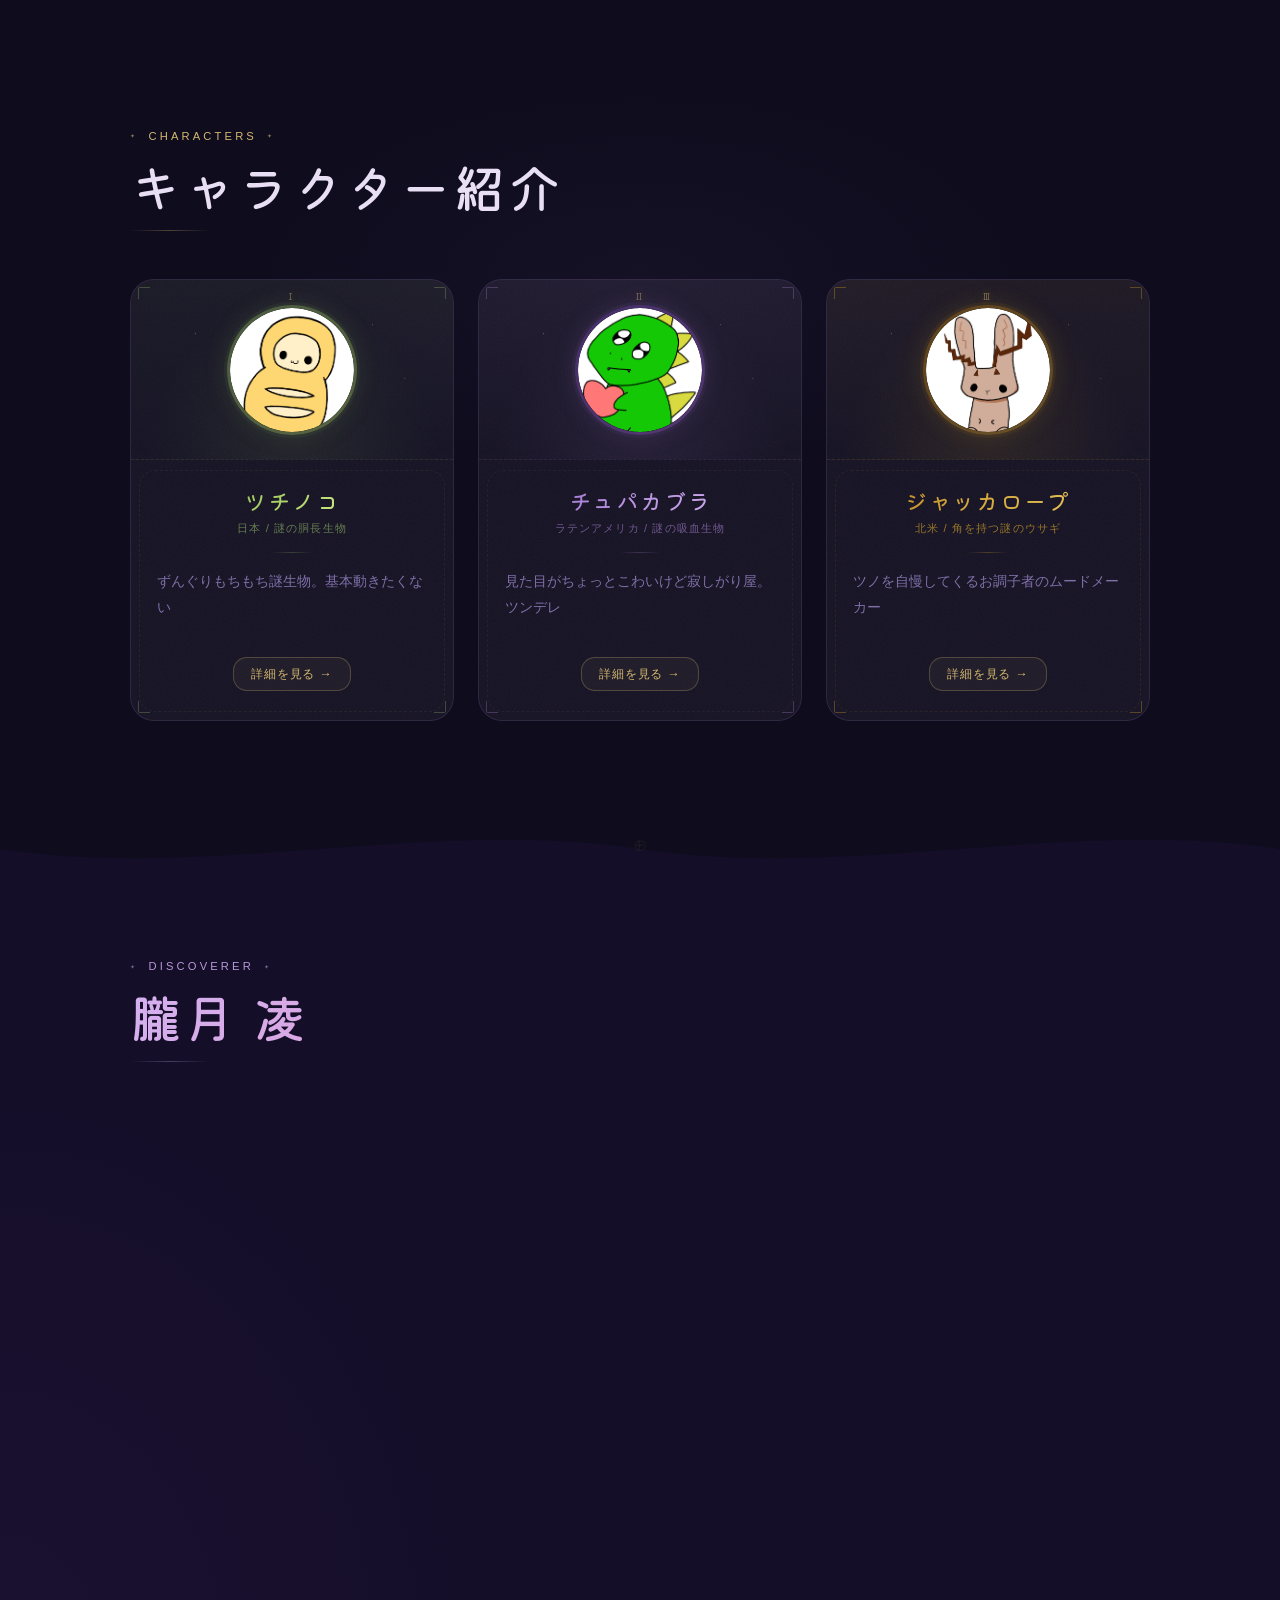
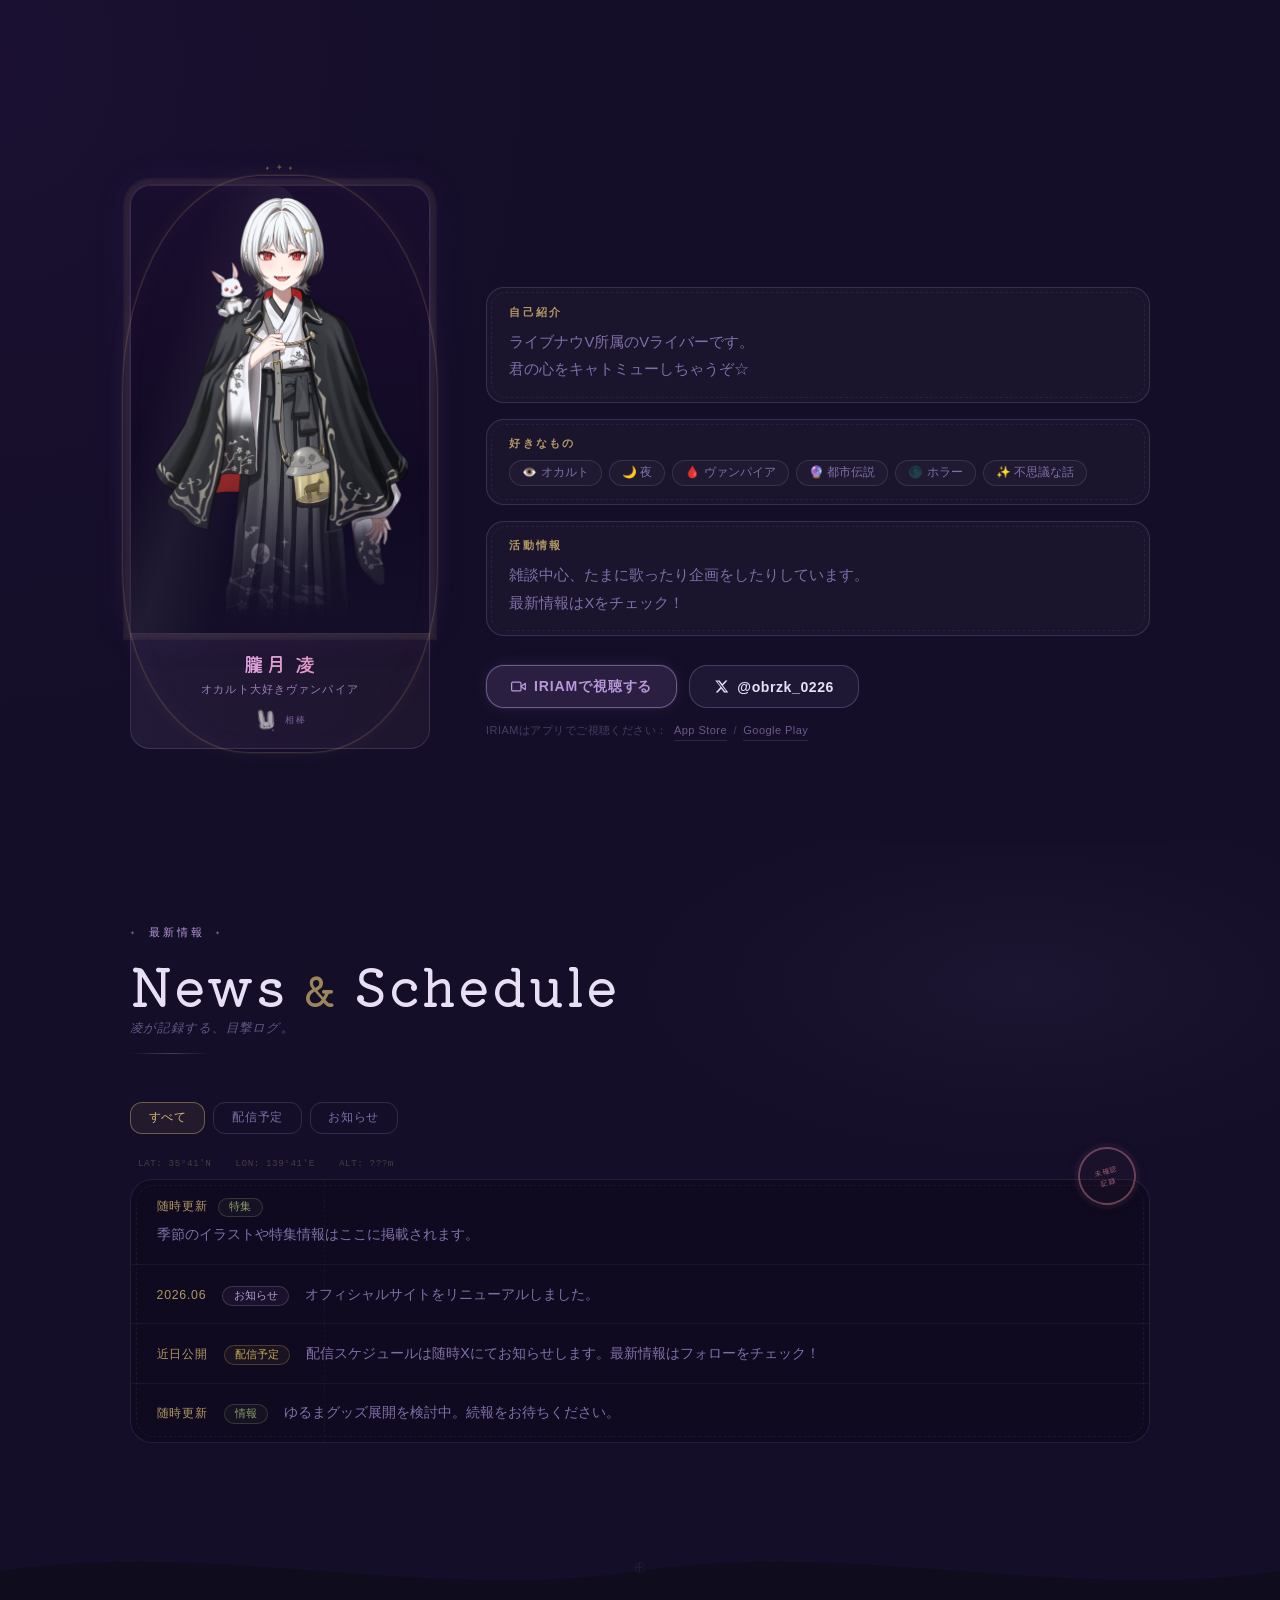
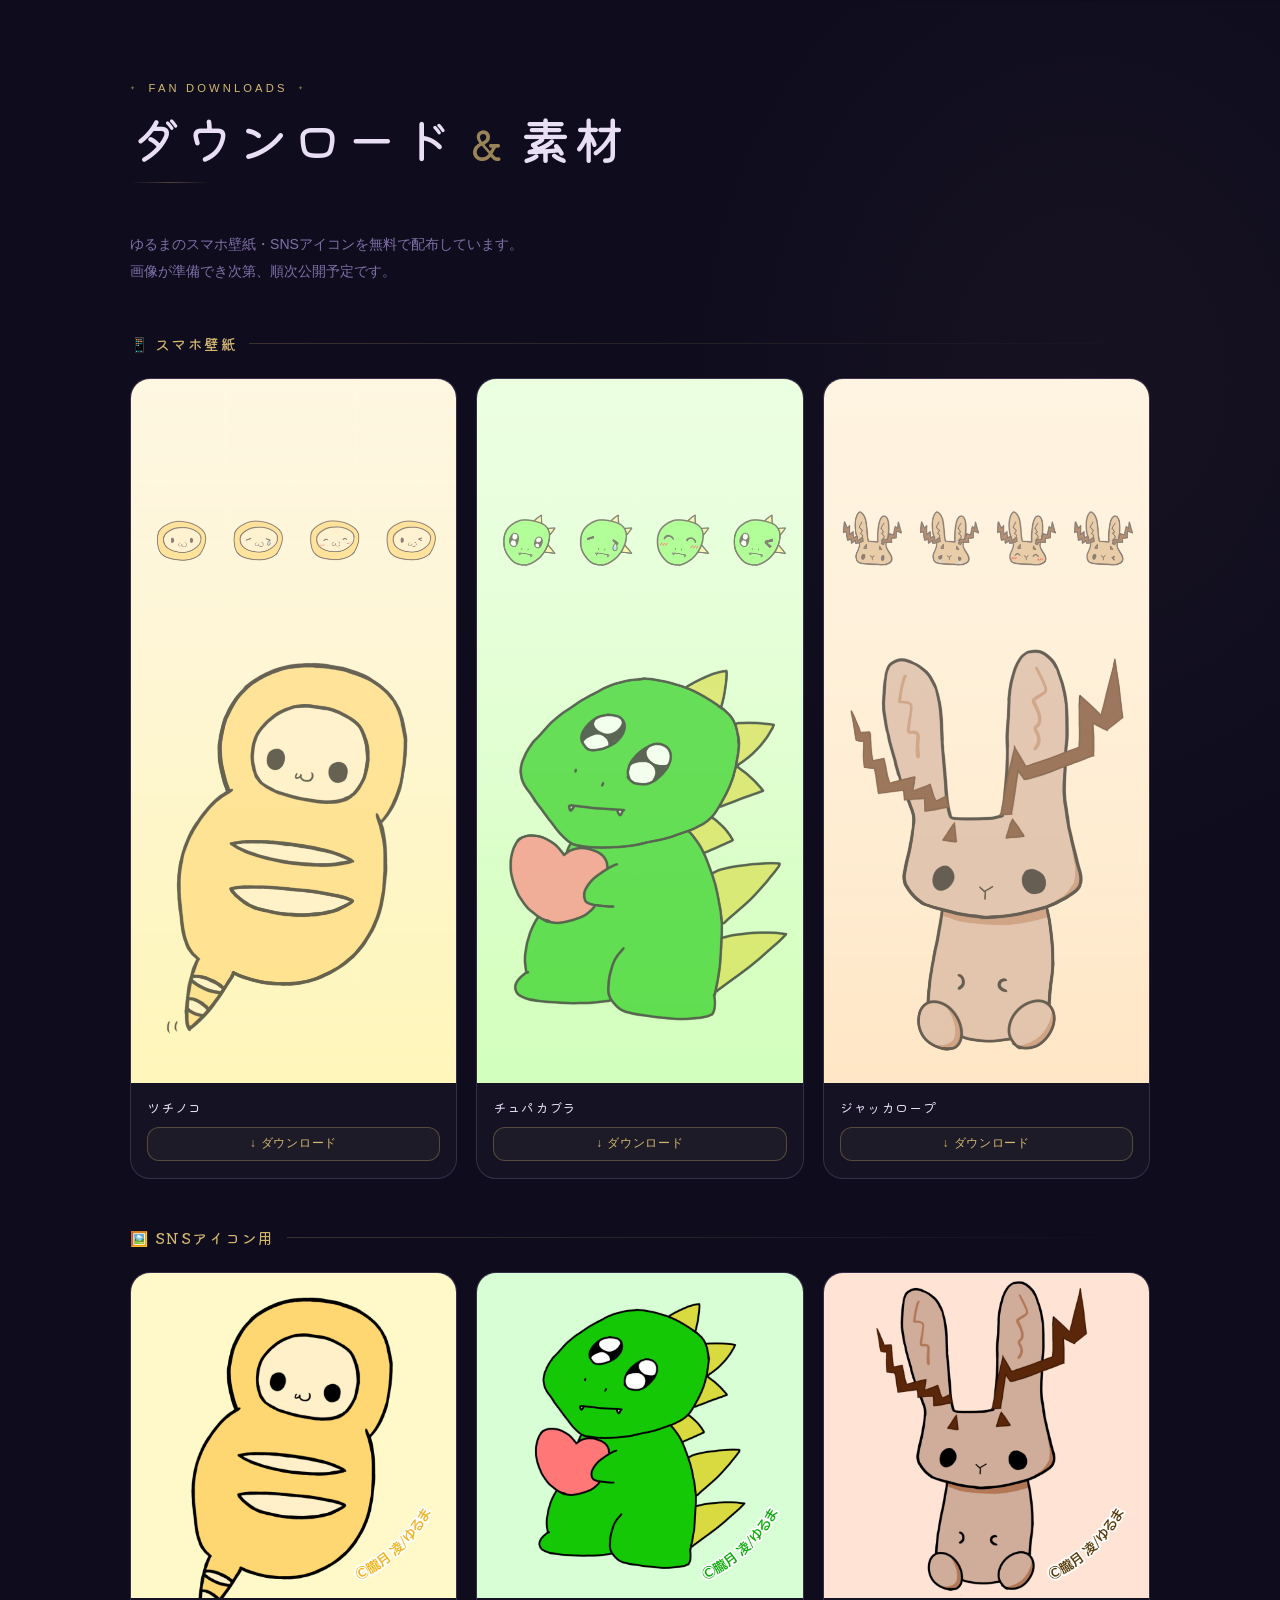
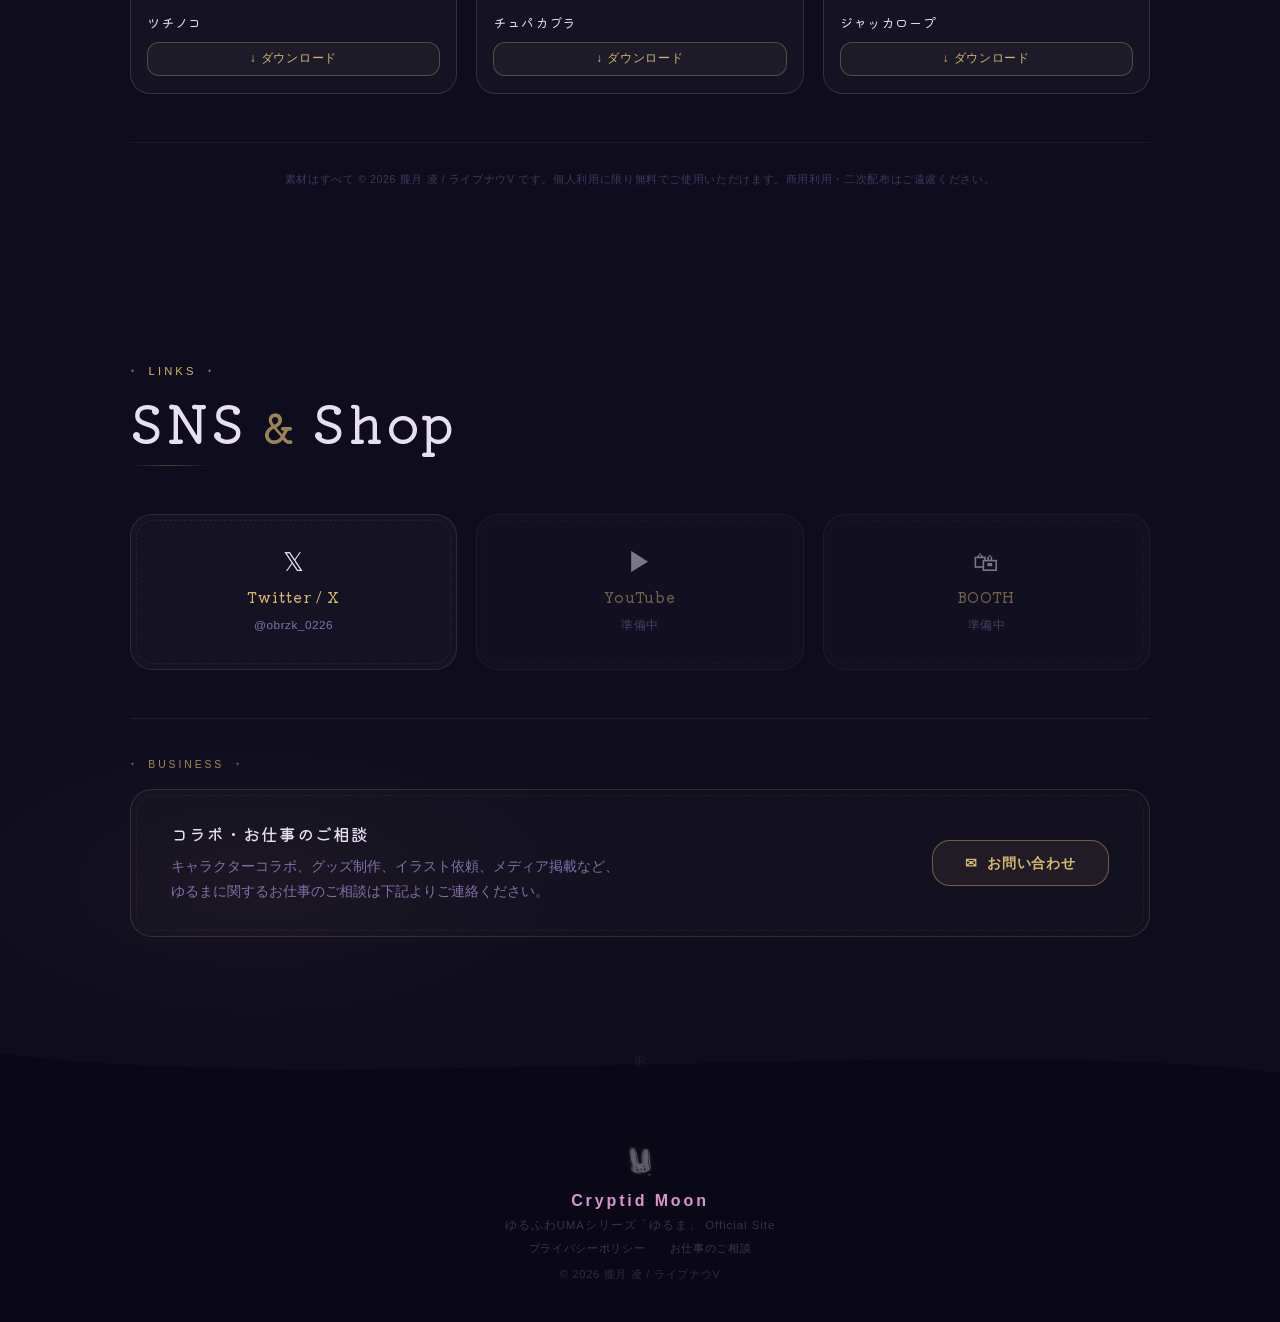
==== commit e5e8f9f5: "Add wallpaper assets and fix preview crop for phone aspect ratio Wallpaper preview box was hardcoded" ====
--- a/index.html
+++ b/index.html
@@ -4,6 +4,7 @@
   <meta charset="UTF-8" />
   <meta name="viewport" content="width=device-width, initial-scale=1.0" />
   <title>ゆるま | Cryptid Moon Official Site</title>
+  <link rel="icon" type="image/png" href="images/rabbit-icon.png" />
   <meta name="description" content="地球にやってきたゆるいUMAが、あなたの心にそっと寄り添う。ツチノコ・チュパカブラ・ジャッカロープが主役のゆるふわUMAキャラクターシリーズ「ゆるま」公式サイト。" />
   <meta property="og:title" content="ゆるま | Cryptid Moon Official Site" />
   <meta property="og:description" content="地球にやってきたゆるいUMAが、あなたの心にそっと寄り添う。ゆるふわUMAキャラクターシリーズ「ゆるま」公式サイト。" />
@@ -413,7 +414,7 @@
     .dl-card { background: var(--card); border: 1px solid var(--bdr); border-radius: 20px; overflow: hidden; transition: border-color 0.42s, box-shadow 0.42s, transform 0.42s; }
     .dl-card:hover { border-color: rgba(212,184,112,0.28); box-shadow: 0 0 22px rgba(212,184,112,0.07), 0 8px 24px rgba(0,0,0,0.28); transform: translateY(-4px); }
 
-    .dl-preview { aspect-ratio: 9/16; position: relative; overflow: hidden; background: linear-gradient(180deg, var(--bg2) 0%, var(--bg3) 100%); }
+    .dl-preview { aspect-ratio: 1290/2796; position: relative; overflow: hidden; background: linear-gradient(180deg, var(--bg2) 0%, var(--bg3) 100%); }
     .dl-card.dl-icon .dl-preview { aspect-ratio: 1/1; }
     .dl-preview-img { width: 100%; height: 100%; object-fit: cover; display: none; }
     .dl-card.dl-available .dl-preview-img { display: block; }
@@ -678,17 +679,6 @@
       93% { opacity:0.65; }
       100%{ transform:translateX(-110vw); opacity:0; }
     }
-
-    /* ════ TAROT ART SLOTS ════ */
-    .chara-tarot-img {
-      position:absolute; inset:0; width:100%; height:100%;
-      object-fit:cover; object-position:top center;
-      border-radius:23px 23px 0 0; display:block; z-index:1;
-      opacity:0; transition:opacity 0.65s ease;
-    }
-    .chara-portrait.has-tarot .chara-tarot-img { opacity:1; }
-    .chara-portrait.has-tarot .chara-icon      { display:none; }
-    .chara-portrait.has-tarot .chara-portrait-stars { opacity:0; }
 
     /* ════ LIVER MIRROR CROSSFADE ════ */
     .liver-art-mirror-img {
@@ -996,9 +986,6 @@
           <div class="chara-portrait">
             <div class="chara-portrait-stars" aria-hidden="true"></div>
             <div class="chara-tarot-num" aria-hidden="true">Ⅰ</div>
-            <img class="chara-tarot-img" src="images/tarot-tsuchinoko.png" alt="" aria-hidden="true"
-                 onload="this.closest('.chara-portrait').classList.add('has-tarot')"
-                 onerror="this.remove()" />
             <div class="chara-icon"><div class="chara-icon-inner">
               <img class="char-icon-img" src="images/tsuchinoko-icon.png" alt="ツチノコ" onerror="placeholderIcon(this,'ツチノコ','#7a9a5c')" />
             </div></div>
@@ -1019,9 +1006,6 @@
           <div class="chara-portrait">
             <div class="chara-portrait-stars" aria-hidden="true"></div>
             <div class="chara-tarot-num" aria-hidden="true">Ⅱ</div>
-            <img class="chara-tarot-img" src="images/tarot-chupacabra.png" alt="" aria-hidden="true"
-                 onload="this.closest('.chara-portrait').classList.add('has-tarot')"
-                 onerror="this.remove()" />
             <div class="chara-icon"><div class="chara-icon-inner">
               <img class="char-icon-img" src="images/chupacabra-icon.png" alt="チュパカブラ" onerror="placeholderIcon(this,'チュパカブラ','#8a6aaa')" />
             </div></div>
@@ -1042,9 +1026,6 @@
           <div class="chara-portrait">
             <div class="chara-portrait-stars" aria-hidden="true"></div>
             <div class="chara-tarot-num" aria-hidden="true">Ⅲ</div>
-            <img class="chara-tarot-img" src="images/tarot-jackalope.png" alt="" aria-hidden="true"
-                 onload="this.closest('.chara-portrait').classList.add('has-tarot')"
-                 onerror="this.remove()" />
             <div class="chara-icon"><div class="chara-icon-inner">
               <img class="char-icon-img" src="images/jackalope-icon.png" alt="ジャッカロープ" onerror="placeholderIcon(this,'ジャッカロープ','#b8902a')" />
             </div></div>
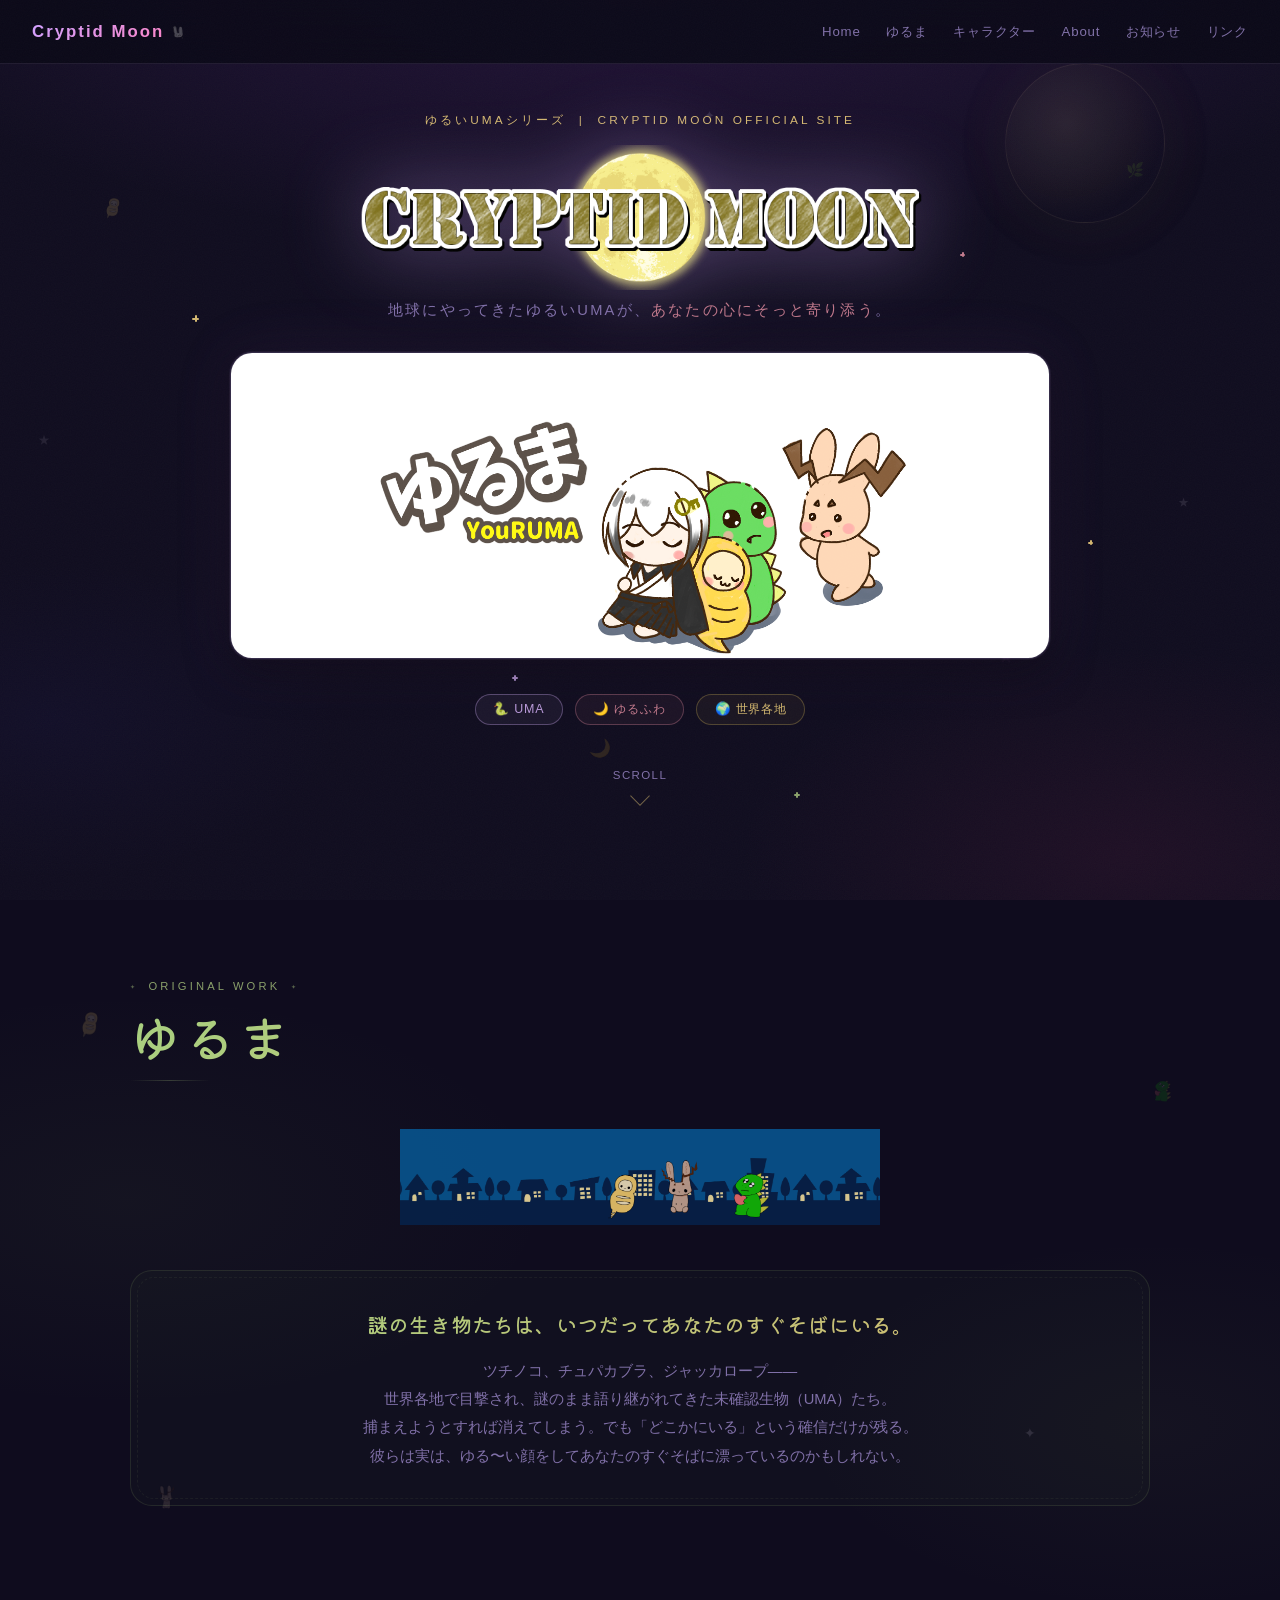
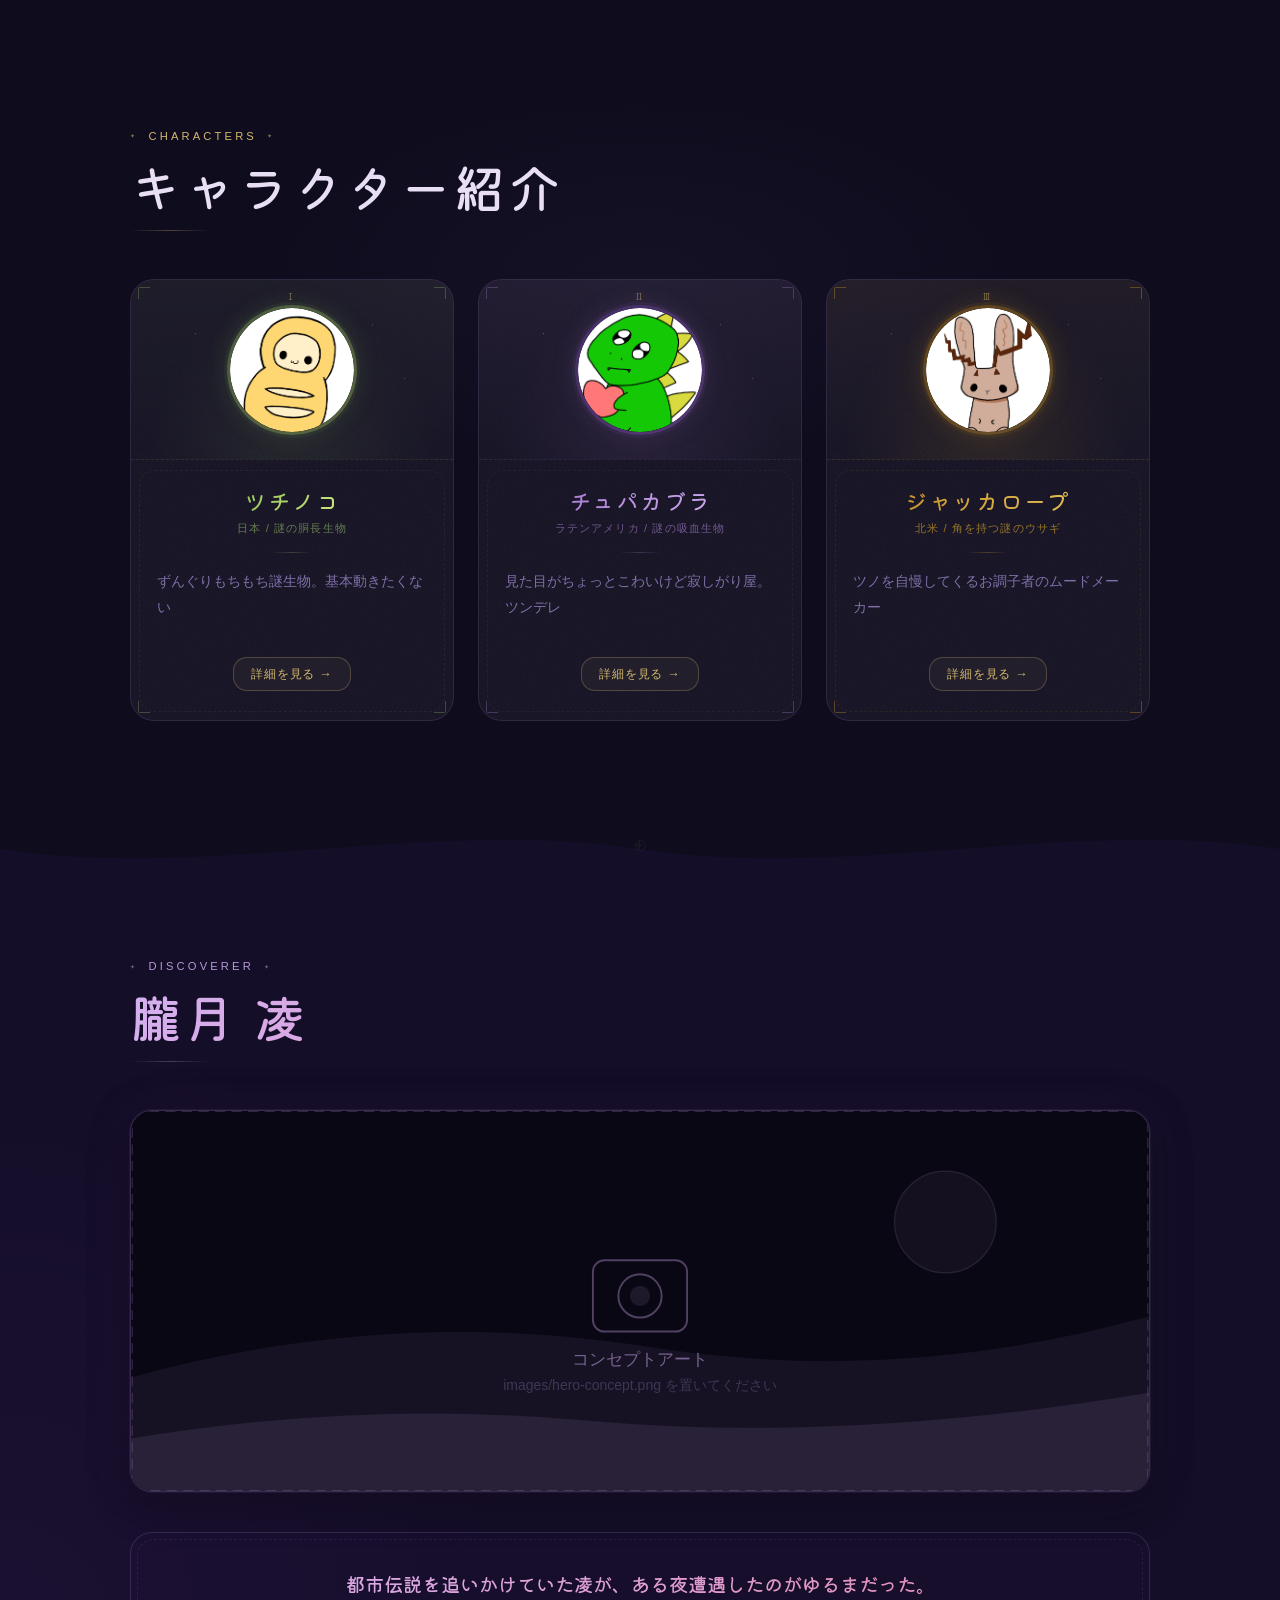
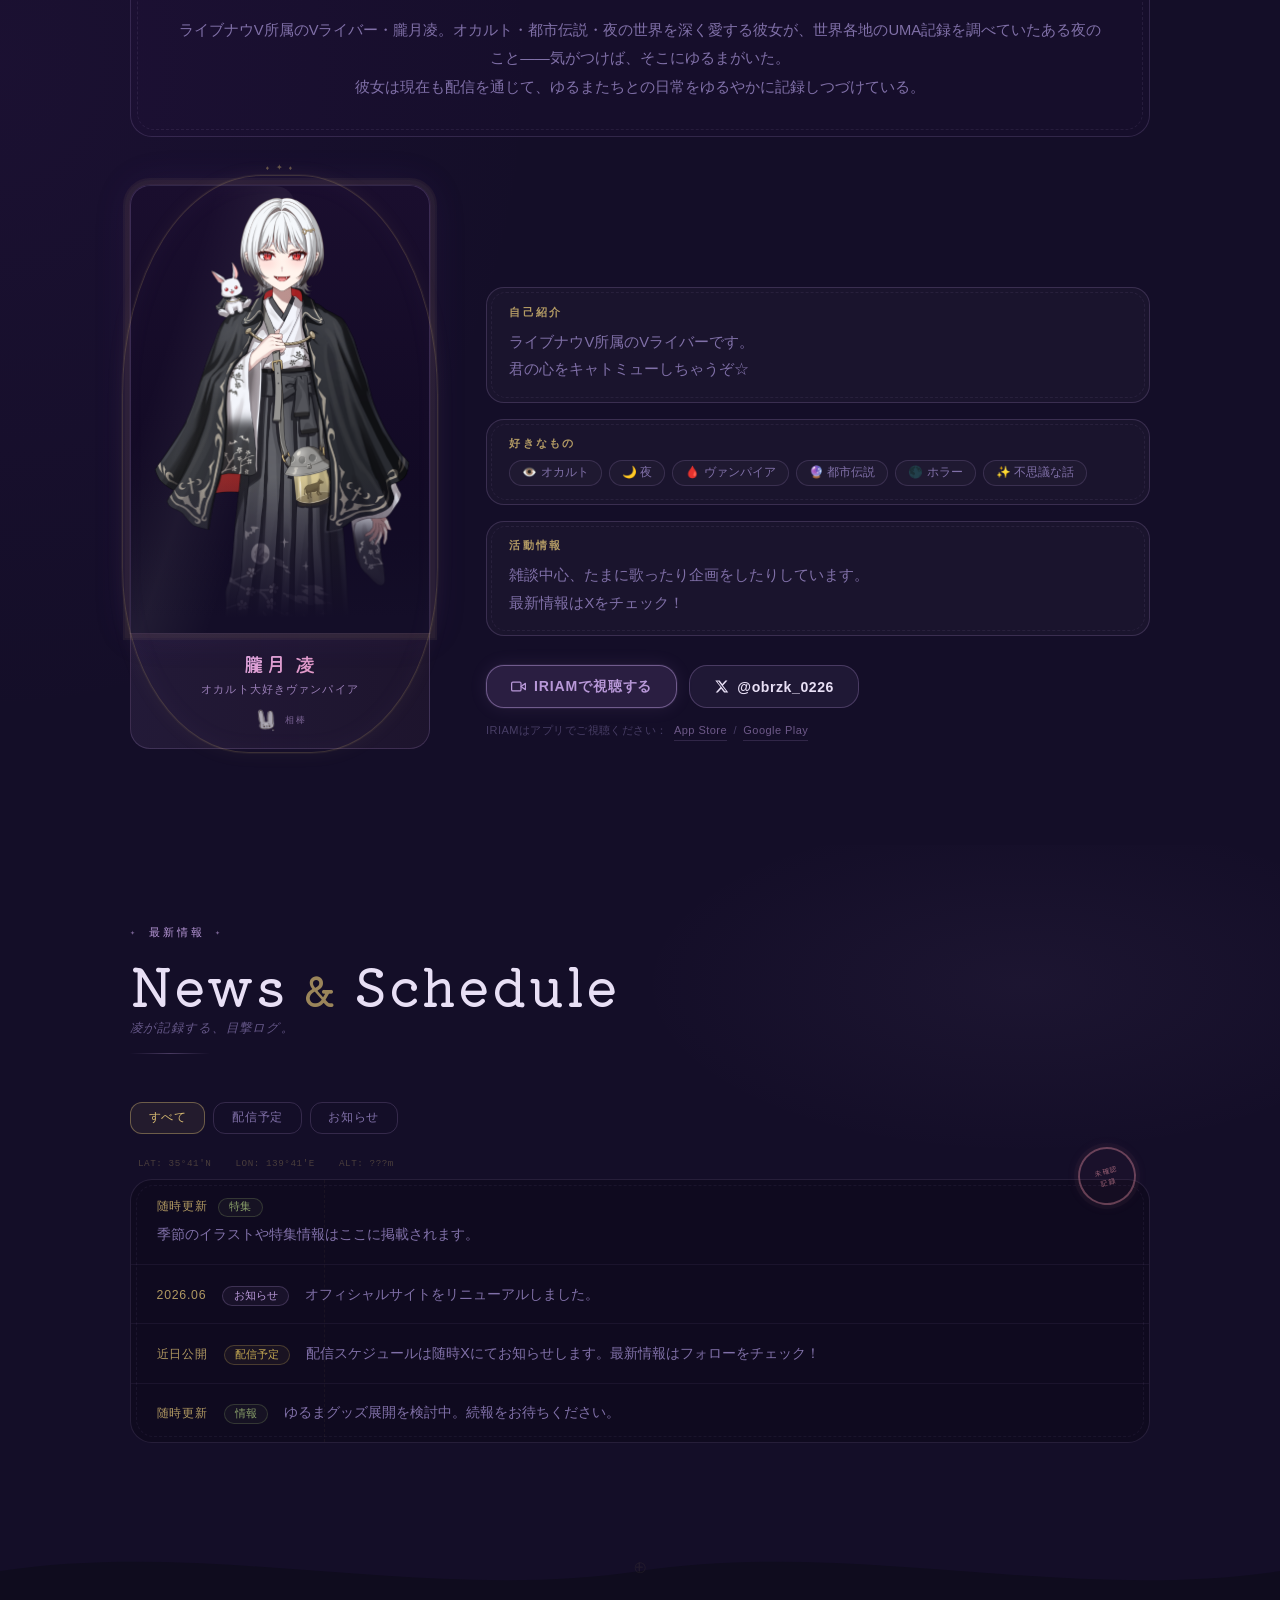
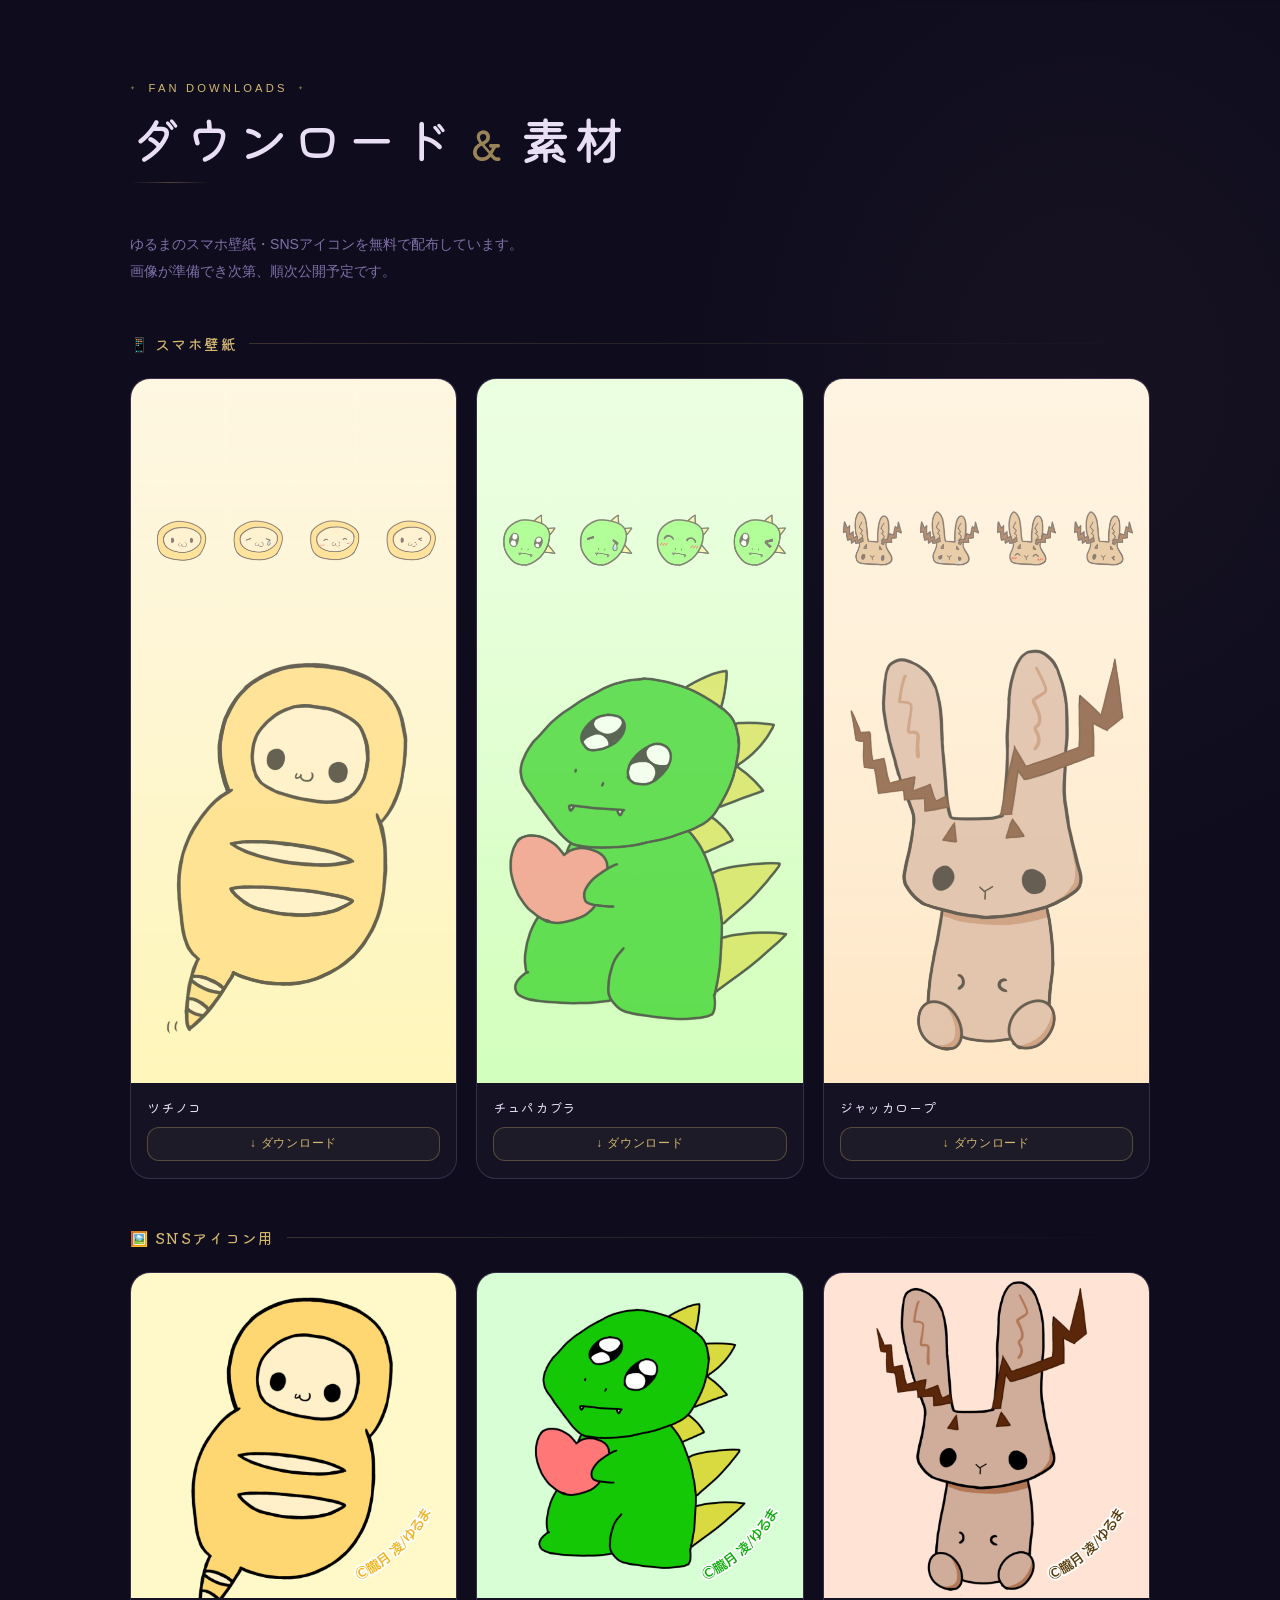
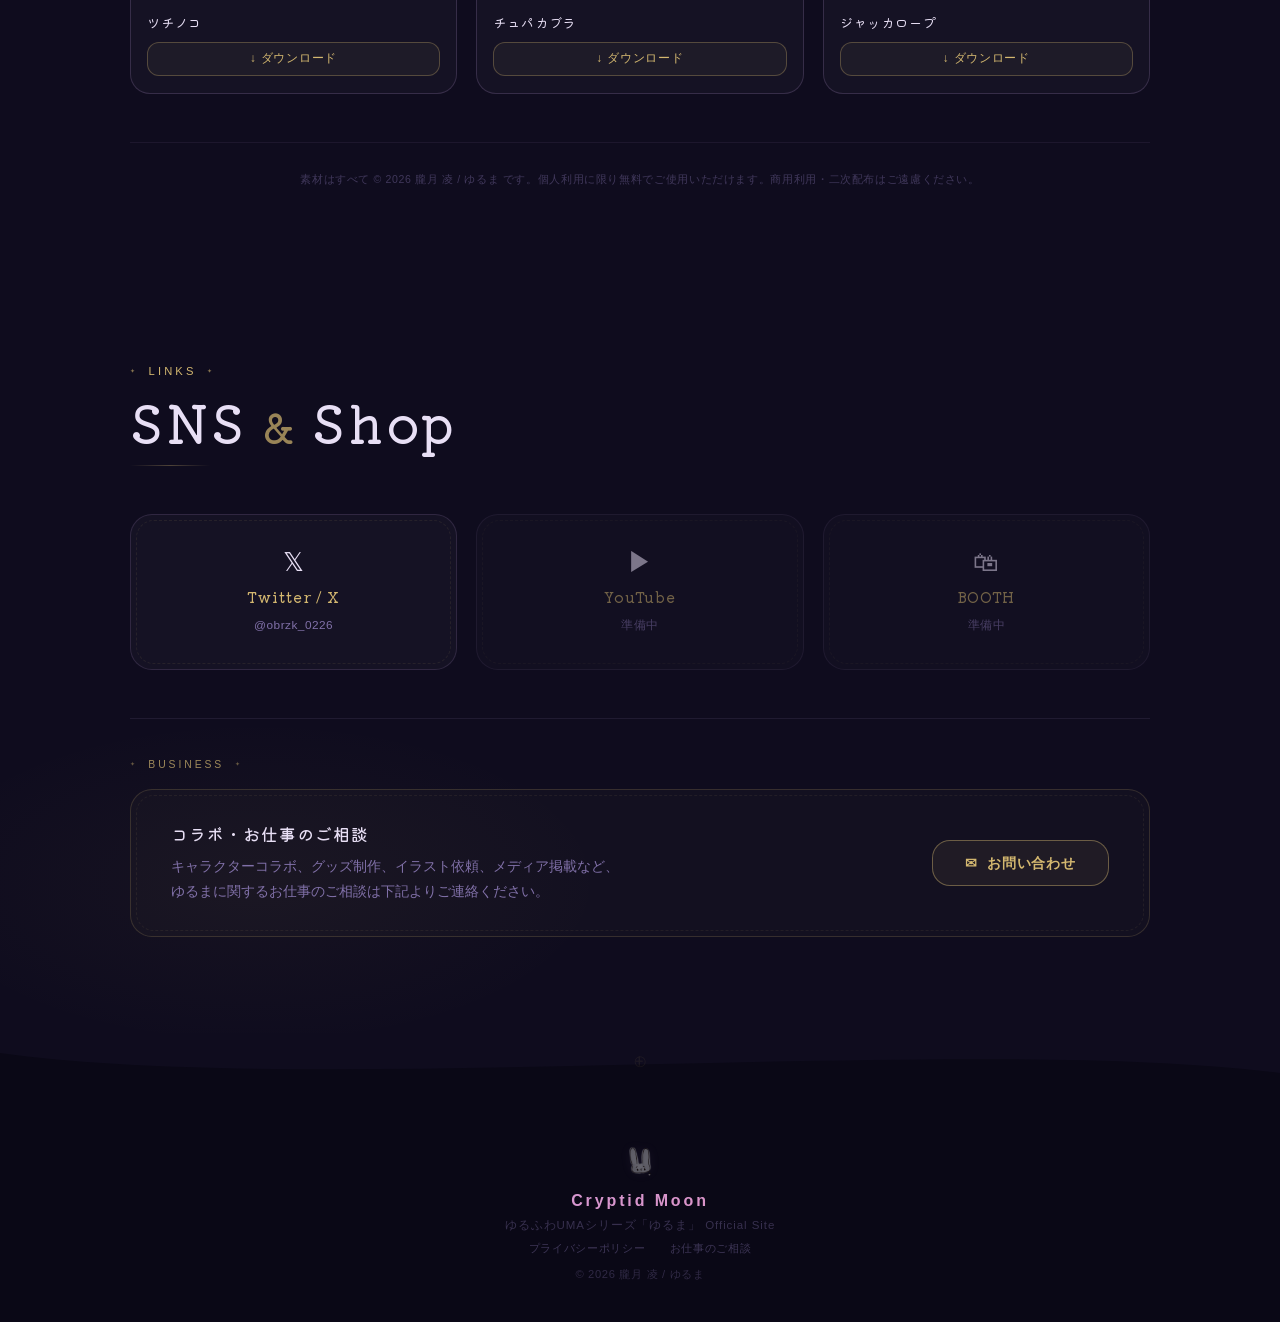
==== commit ebcfbc2f: "Replace placeholder contact info and agency name with final values Update mailto address to the real" ====
--- a/index.html
+++ b/index.html
@@ -1316,7 +1316,7 @@
         </div>
       </div>
 
-      <p class="dl-terms reveal">素材はすべて © 2026 朧月 凌 / ライブナウV です。個人利用に限り無料でご使用いただけます。商用利用・二次配布はご遠慮ください。</p>
+      <p class="dl-terms reveal">素材はすべて © 2026 朧月 凌 / ゆるま です。個人利用に限り無料でご使用いただけます。商用利用・二次配布はご遠慮ください。</p>
 
     </div>
   </section>
@@ -1354,7 +1354,7 @@
             <div class="biz-title">コラボ・お仕事のご相談</div>
             <p class="biz-desc">キャラクターコラボ、グッズ制作、イラスト依頼、メディア掲載など、<br>ゆるまに関するお仕事のご相談は下記よりご連絡ください。</p>
           </div>
-          <a href="mailto:contact@example.com" class="biz-btn">
+          <a href="mailto:yuruma.oborozuki@gmail.com" class="biz-btn">
             ✉&nbsp;&nbsp;お問い合わせ
           </a>
         </div>
@@ -1379,9 +1379,9 @@
     <p class="footer-sub">ゆるふわUMAシリーズ「ゆるま」 Official Site</p>
     <div class="footer-links">
       <a href="privacy.html">プライバシーポリシー</a>
-      <a href="mailto:contact@example.com">お仕事のご相談</a>
+      <a href="mailto:yuruma.oborozuki@gmail.com">お仕事のご相談</a>
     </div>
-    <p>© 2026 朧月 凌 / ライブナウV</p>
+    <p>© 2026 朧月 凌 / ゆるま</p>
   </footer>
 
   <script>
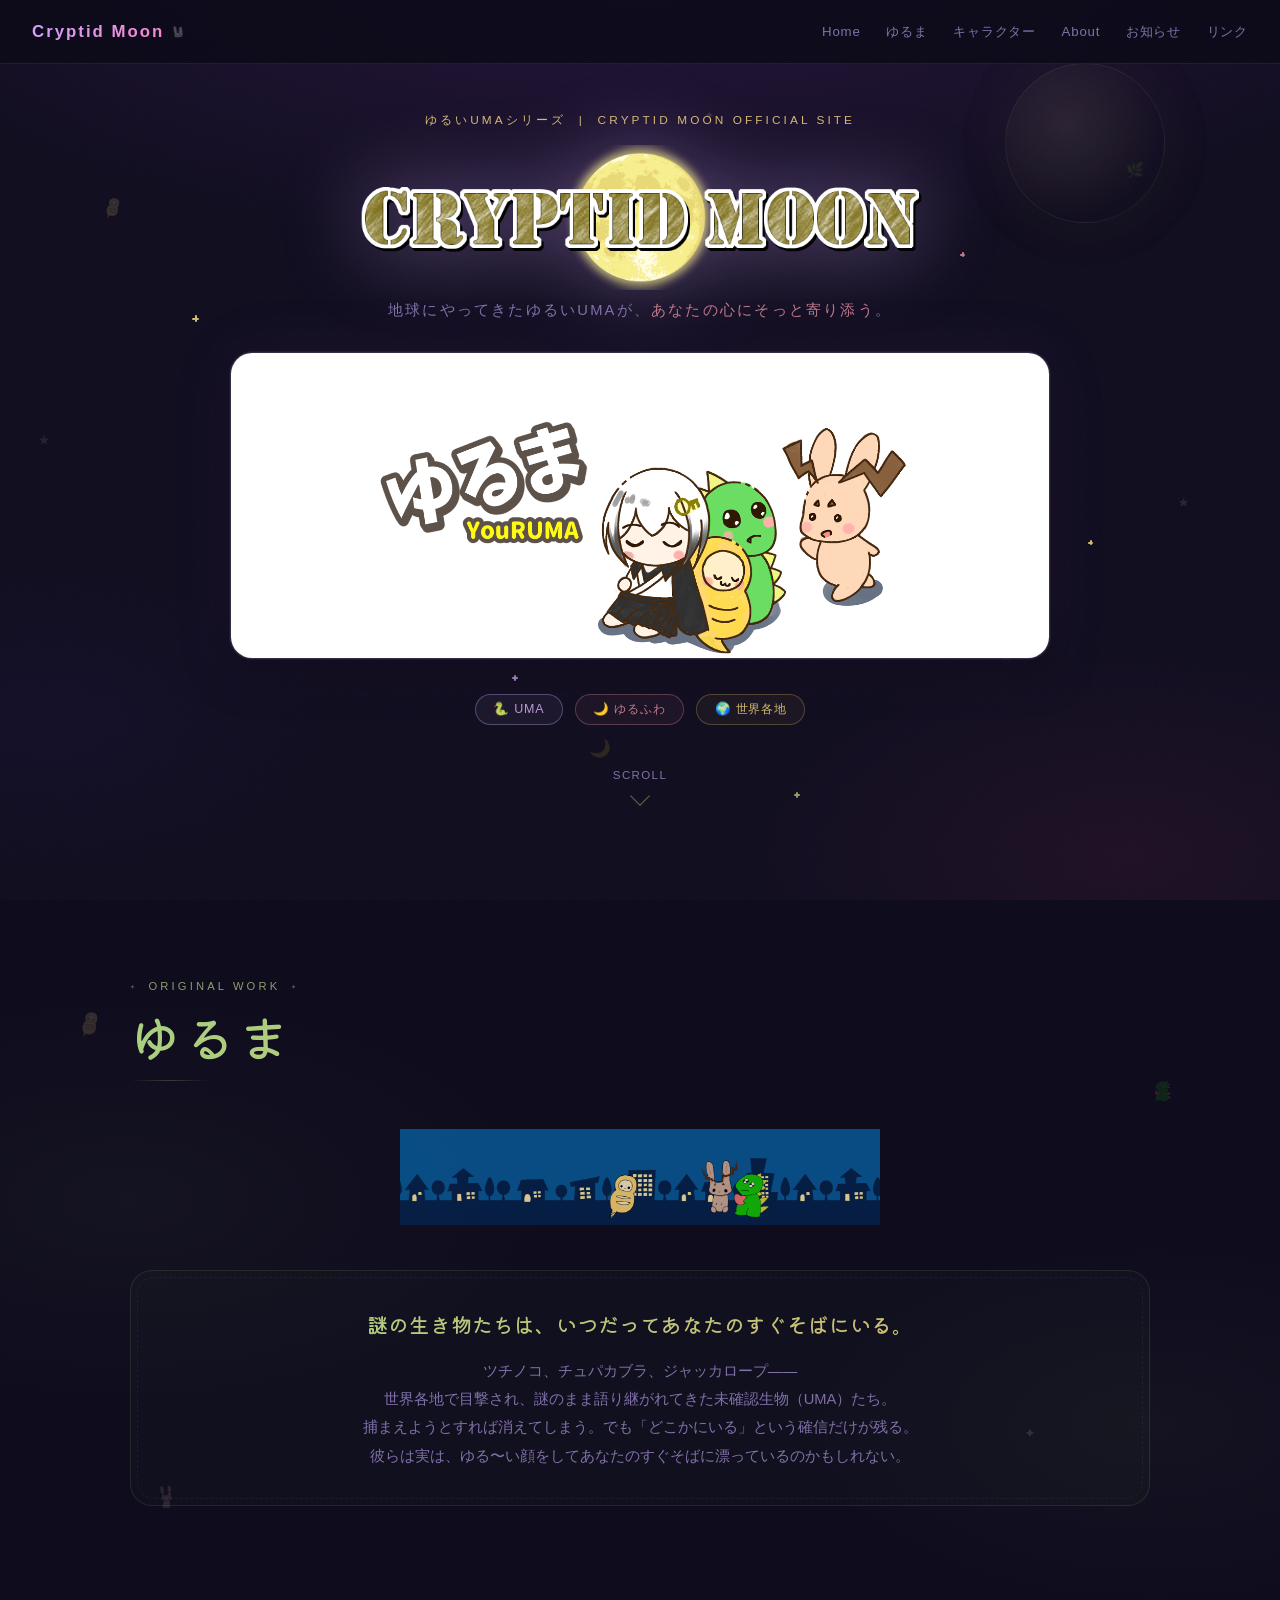
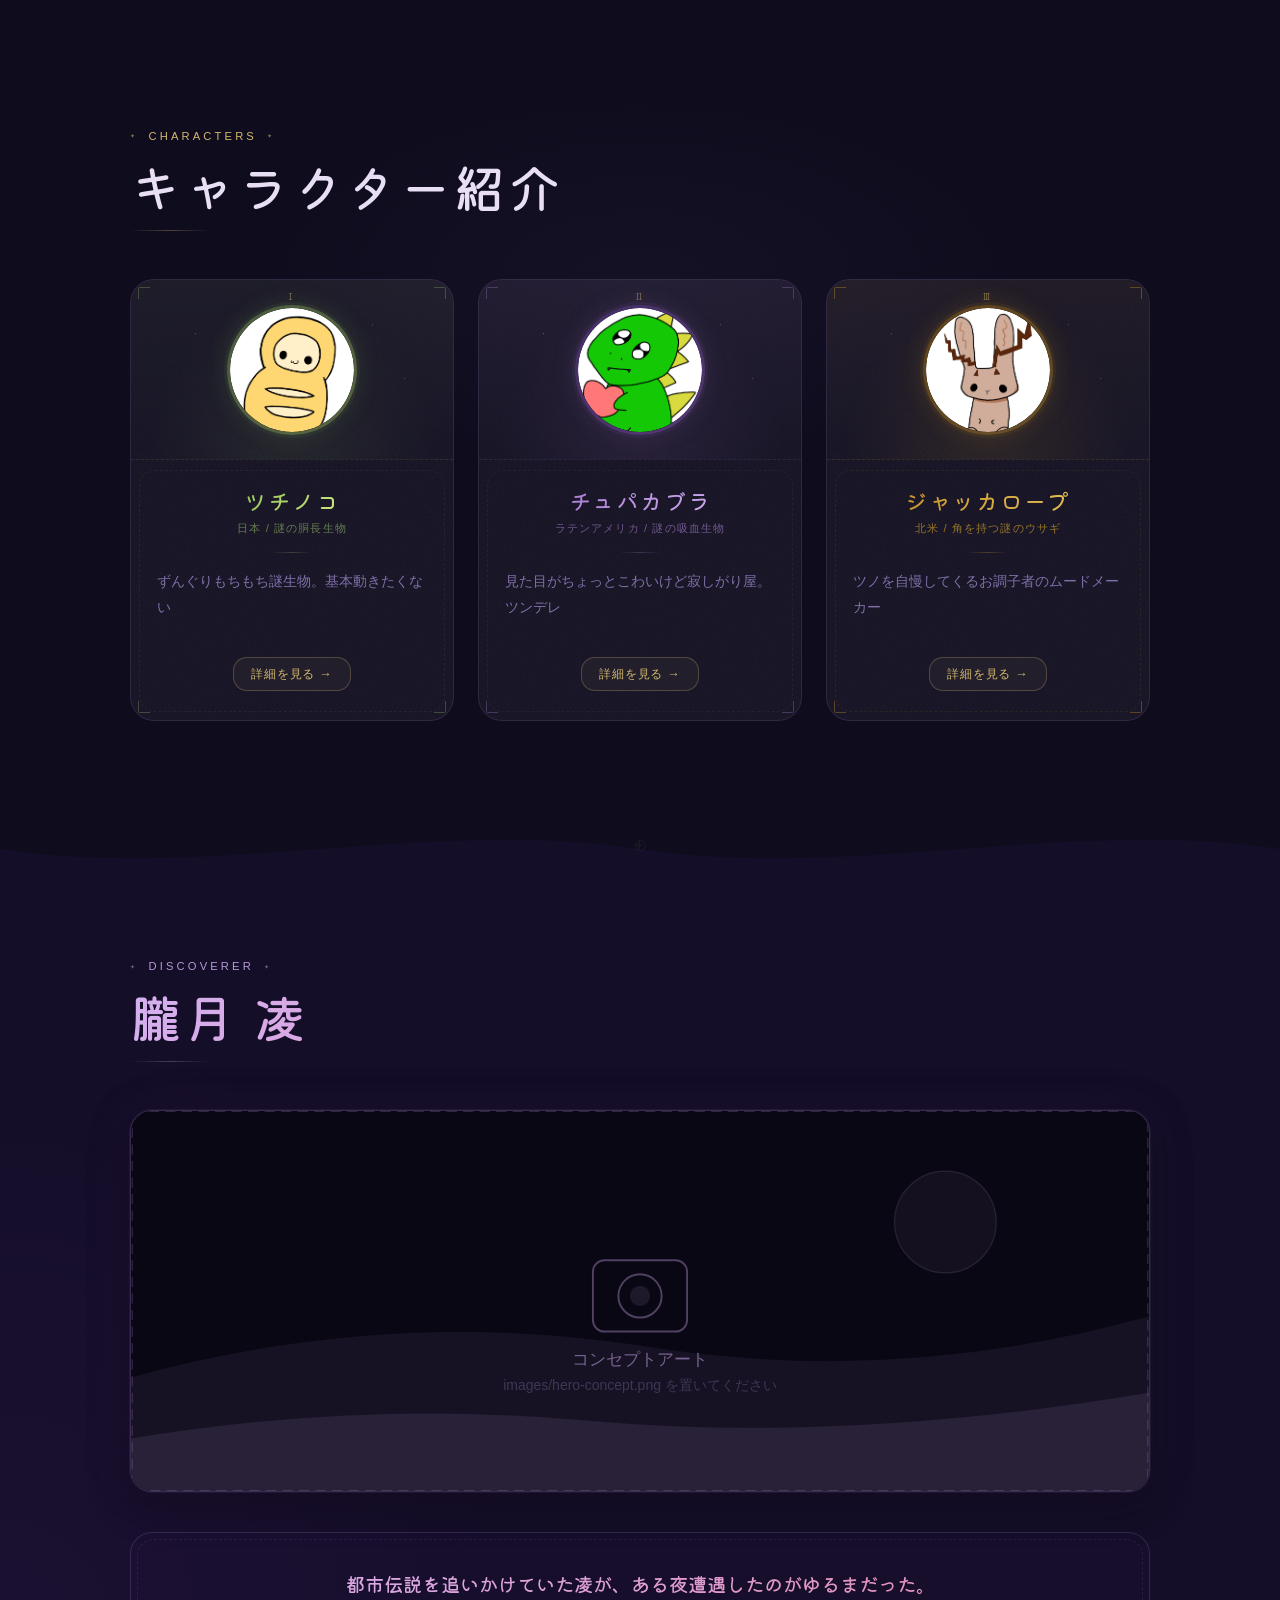
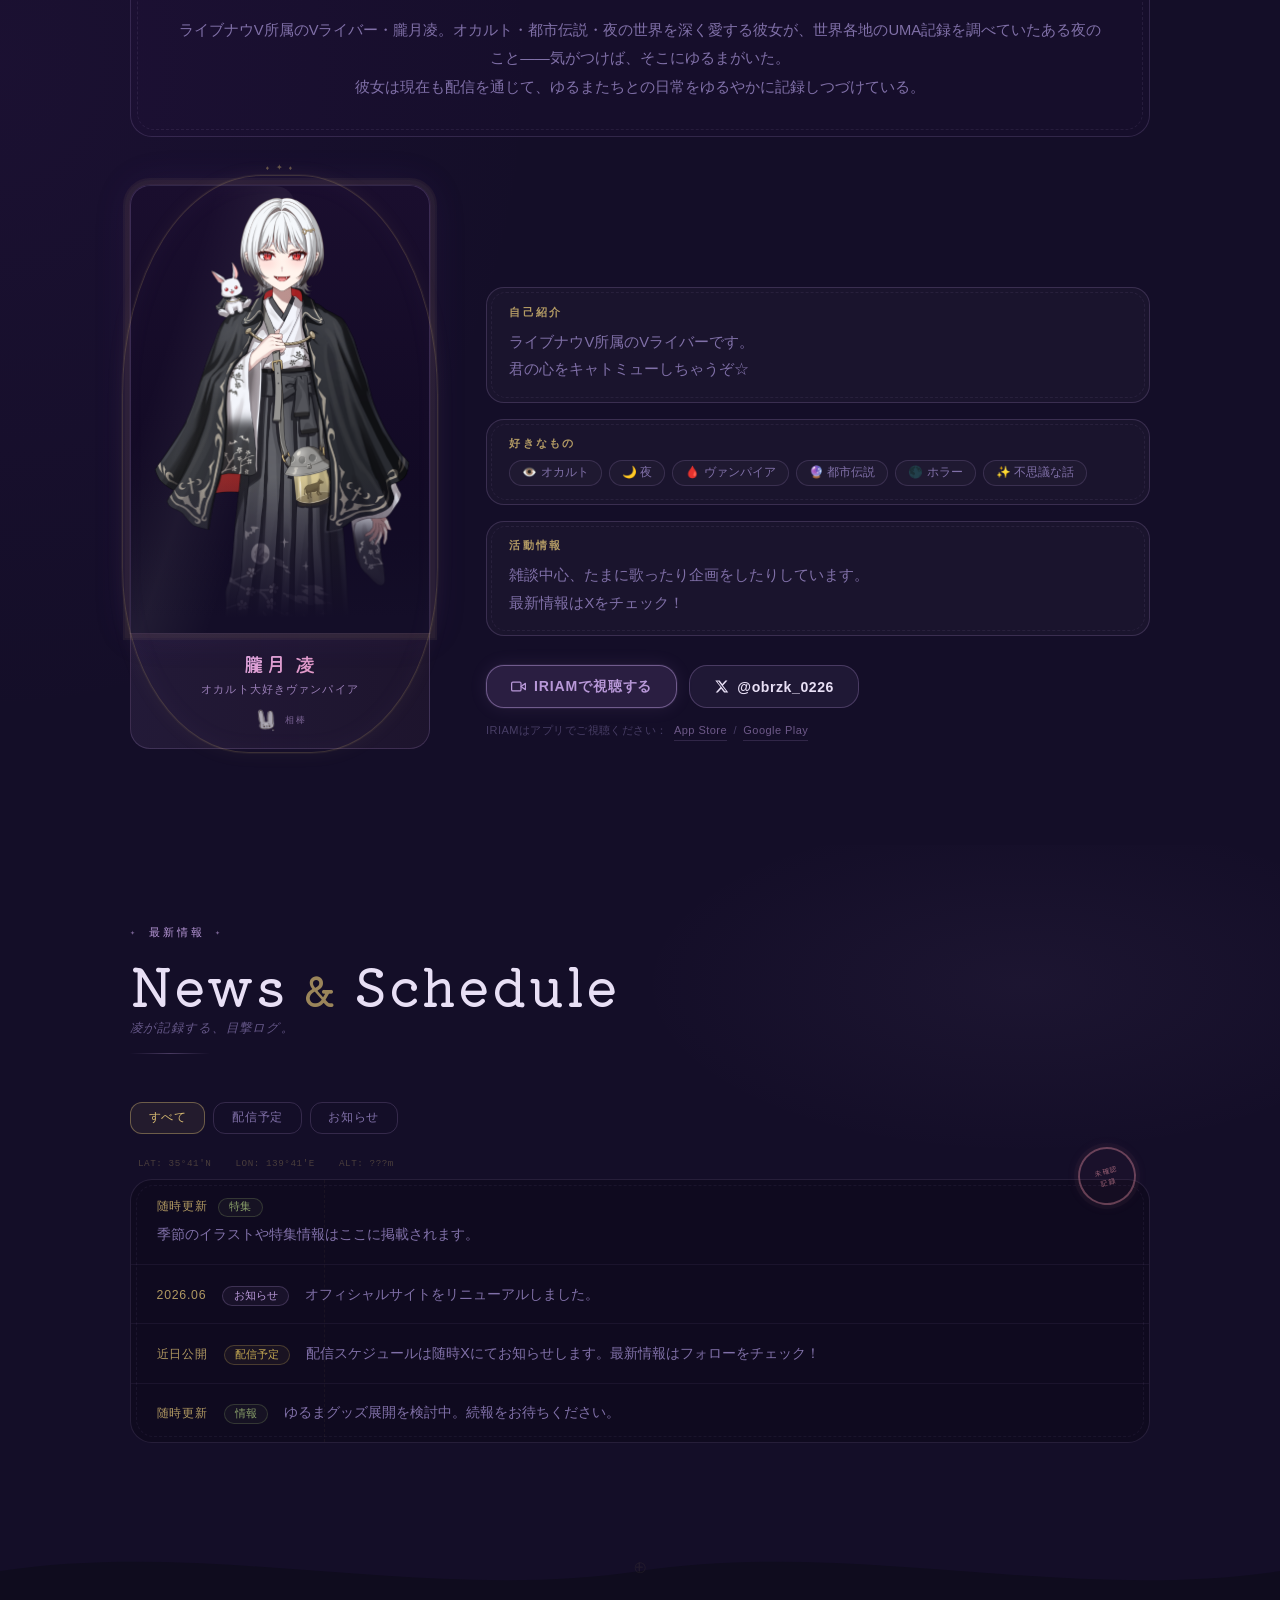
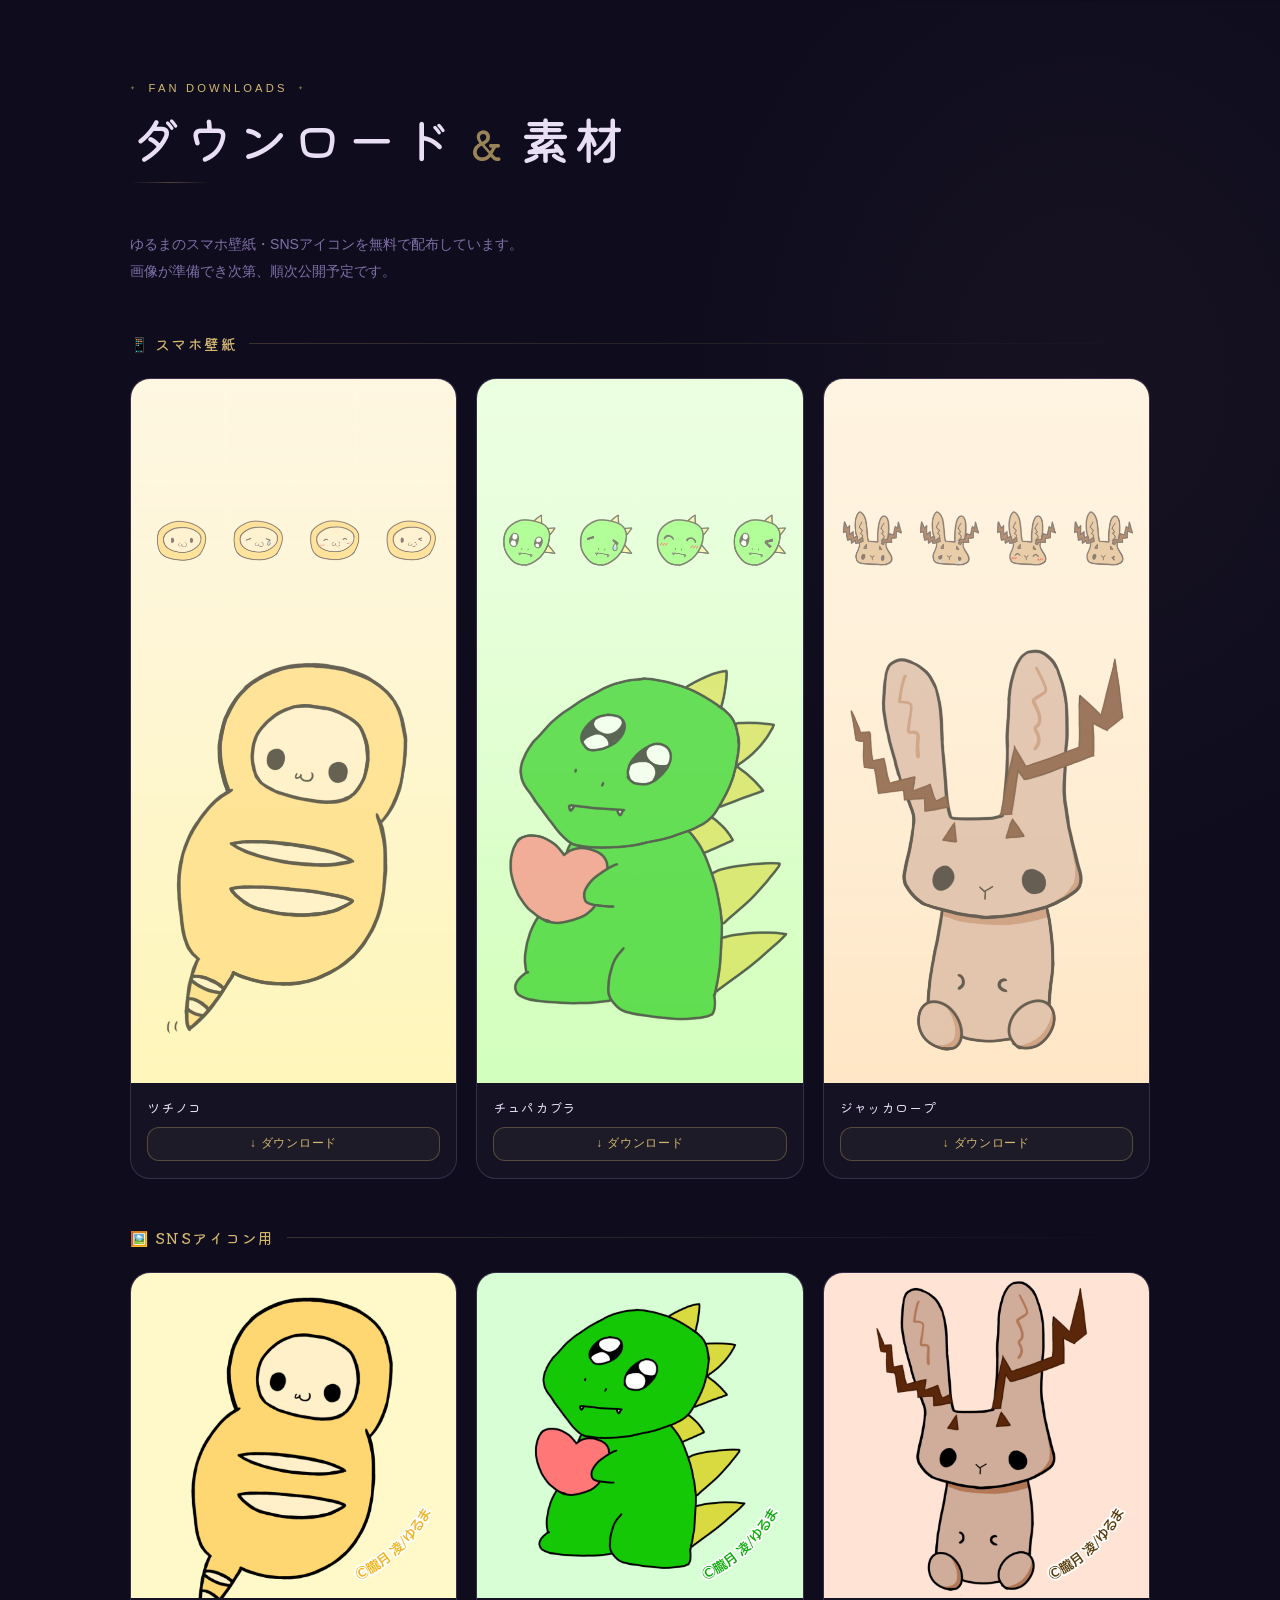
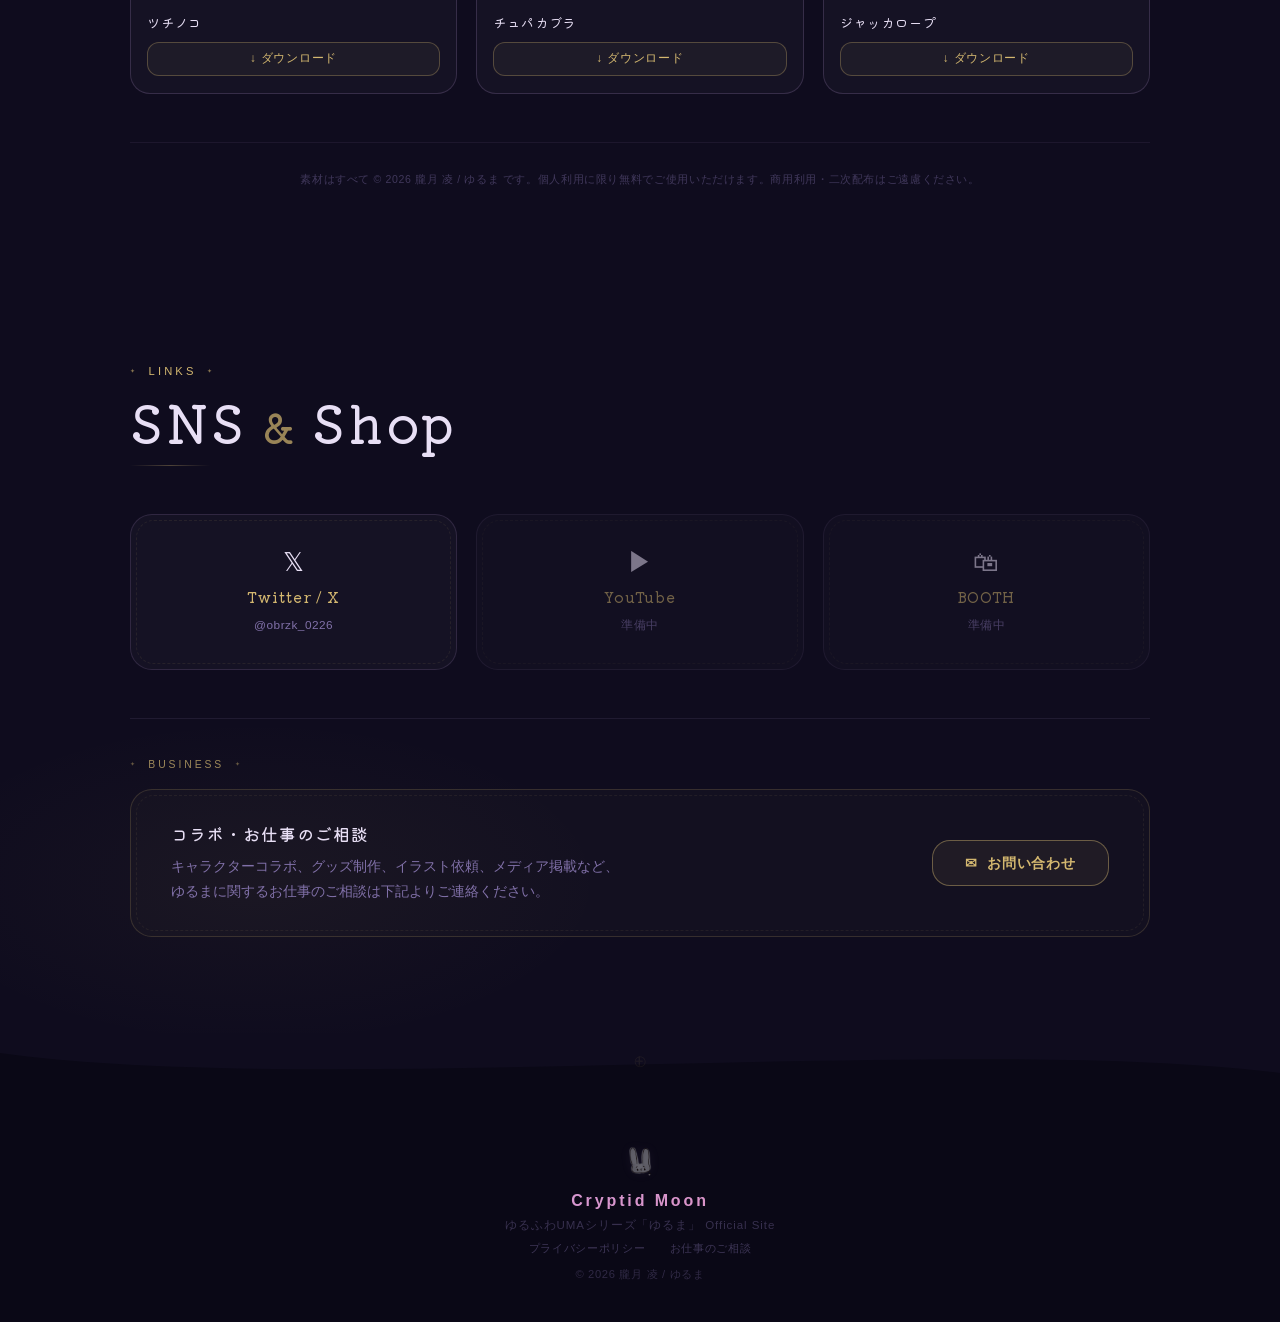
==== commit d4c94ed1: "Add Google Analytics (GA4) tracking to all pages" ====
--- a/index.html
+++ b/index.html
@@ -1,6 +1,14 @@
 <!DOCTYPE html>
 <html lang="ja">
 <head>
+  <!-- Google tag (gtag.js) -->
+  <script async src="https://www.googletagmanager.com/gtag/js?id=G-YD1JPK72D3"></script>
+  <script>
+    window.dataLayer = window.dataLayer || [];
+    function gtag(){dataLayer.push(arguments);}
+    gtag('js', new Date());
+    gtag('config', 'G-YD1JPK72D3');
+  </script>
   <meta charset="UTF-8" />
   <meta name="viewport" content="width=device-width, initial-scale=1.0" />
   <title>ゆるま | Cryptid Moon Official Site</title>
